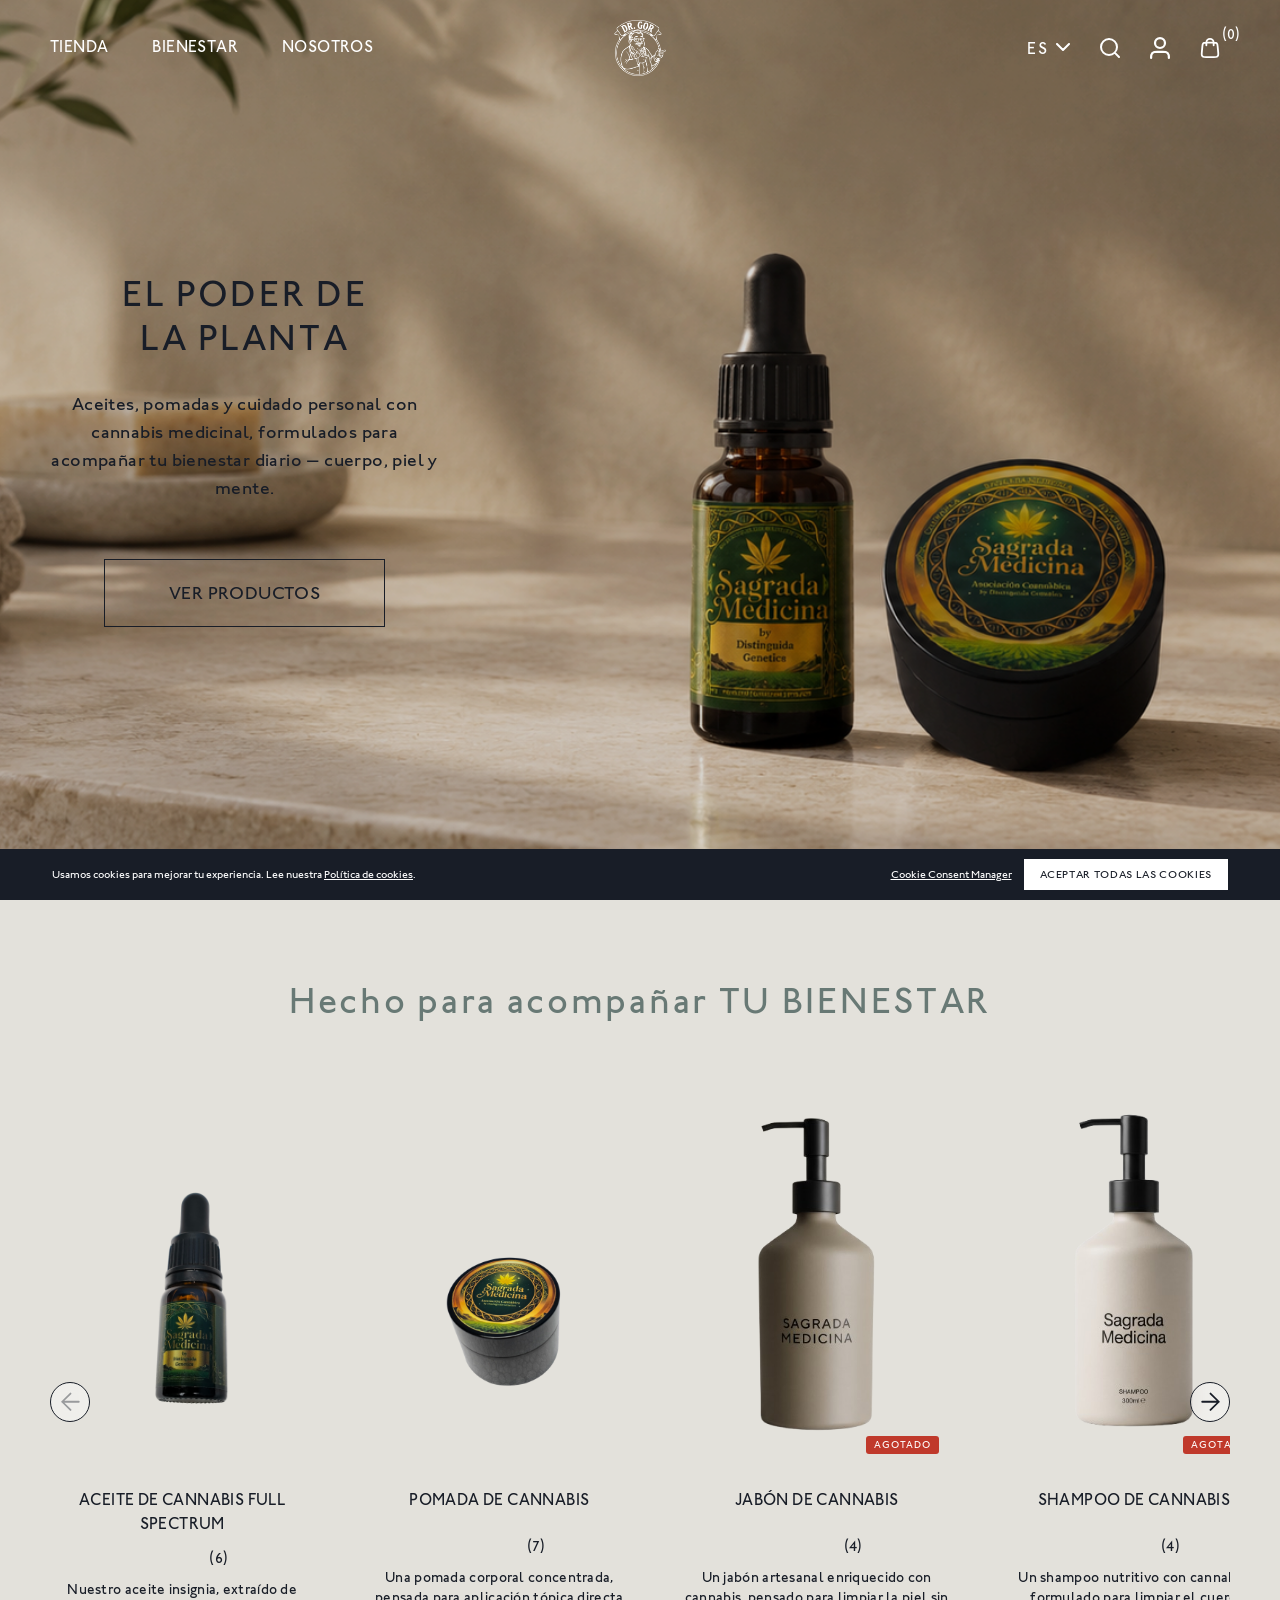
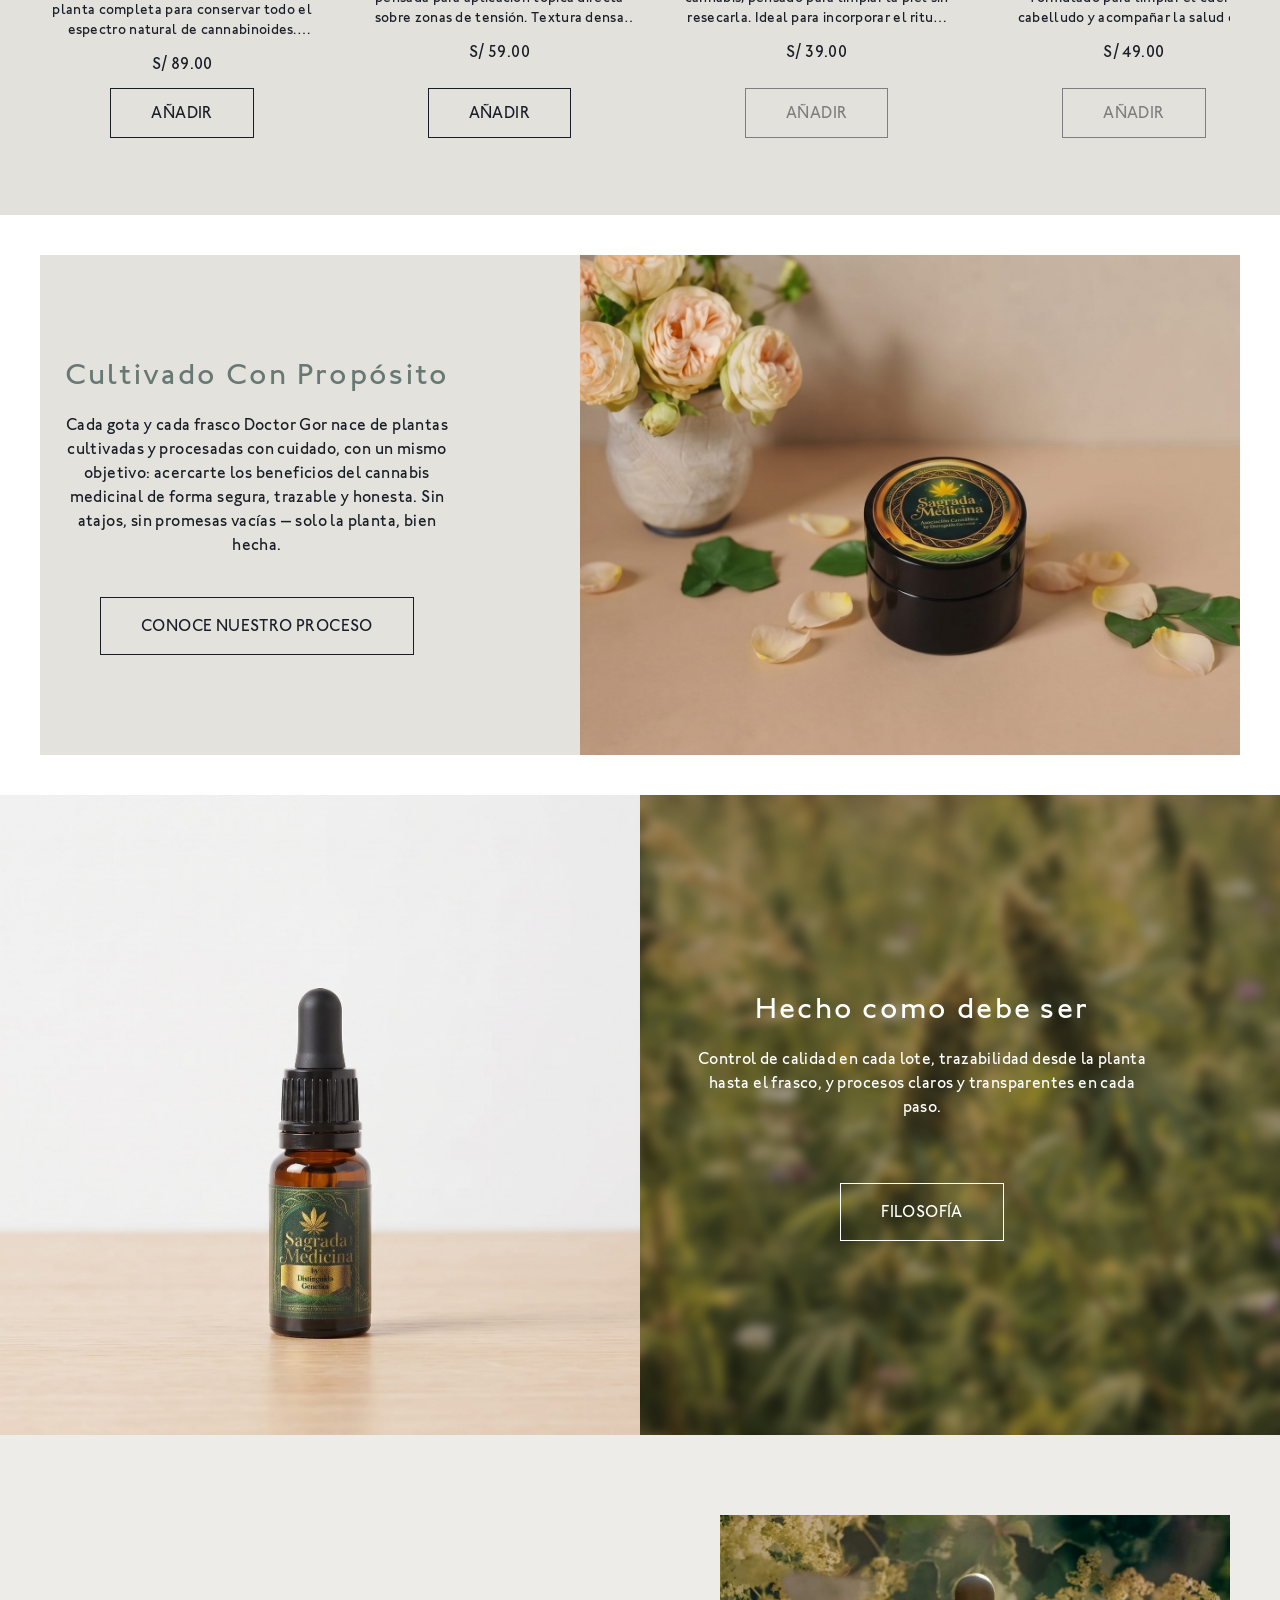
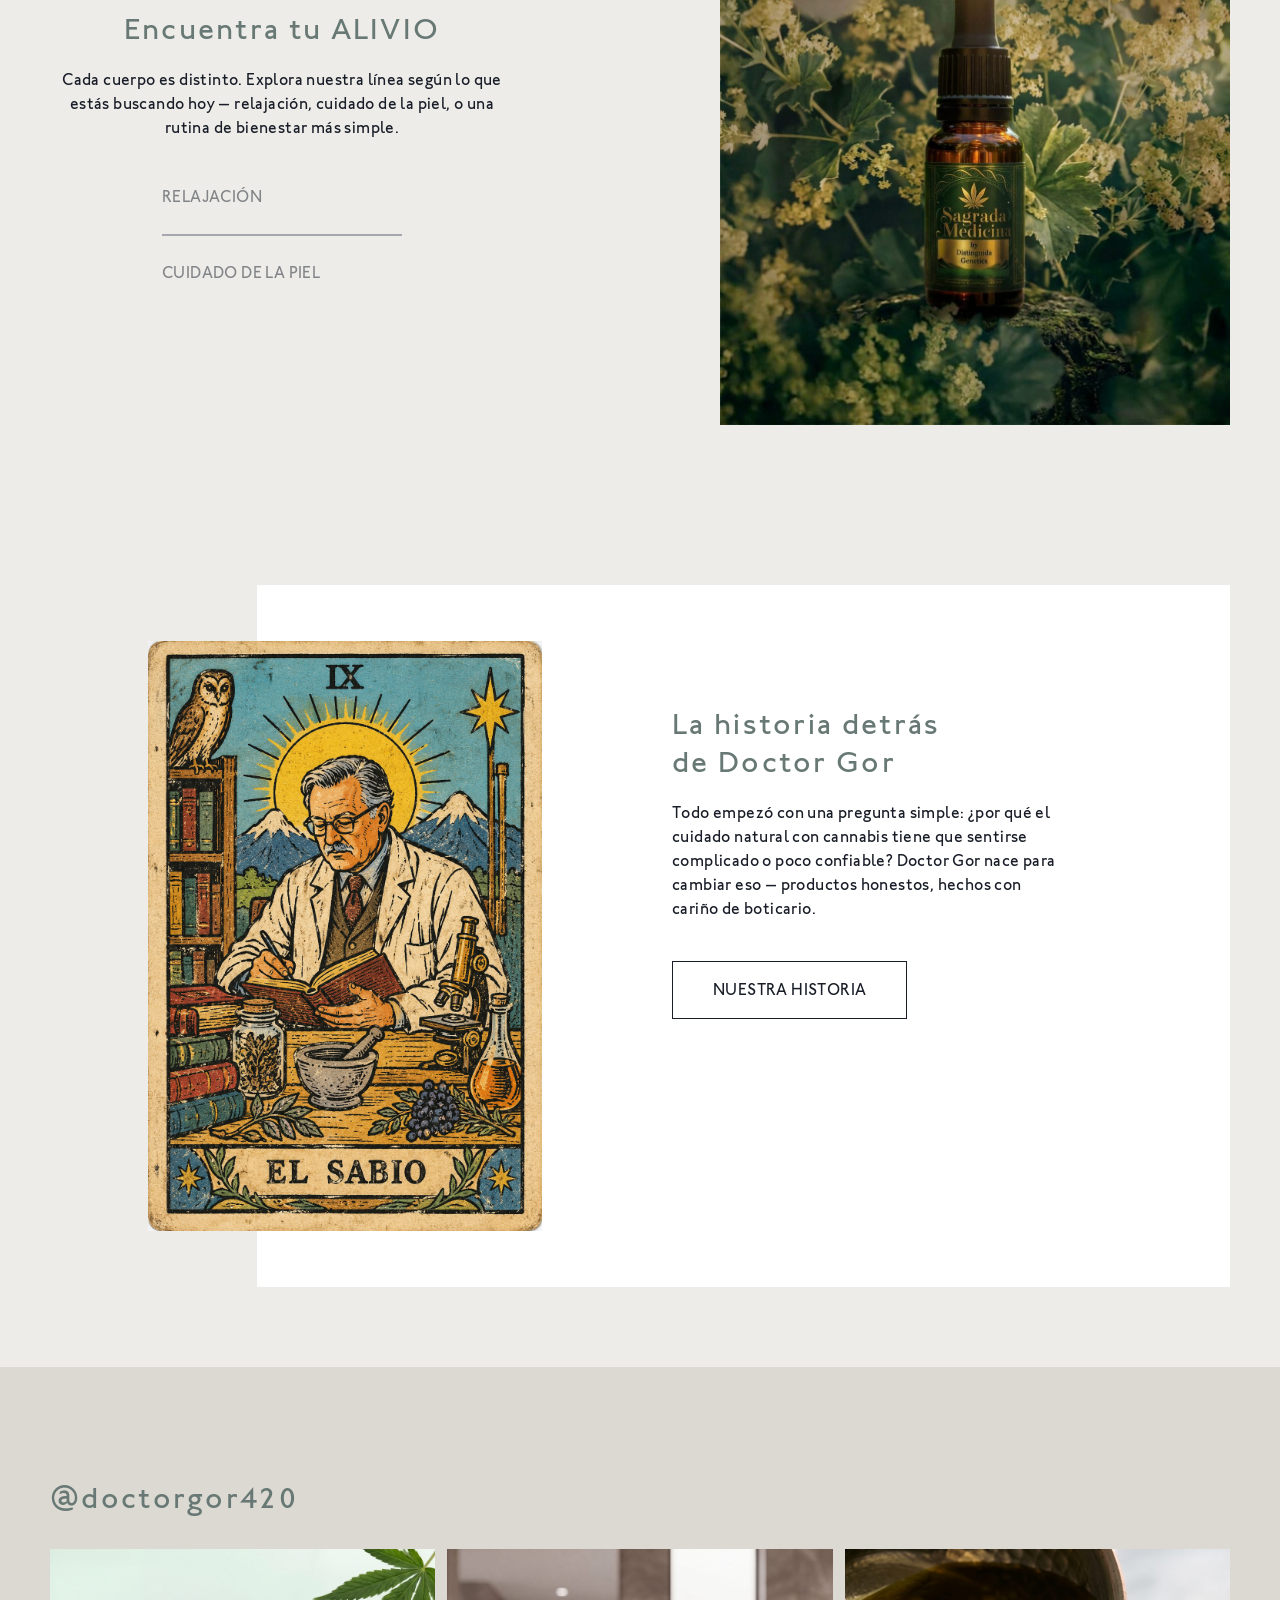
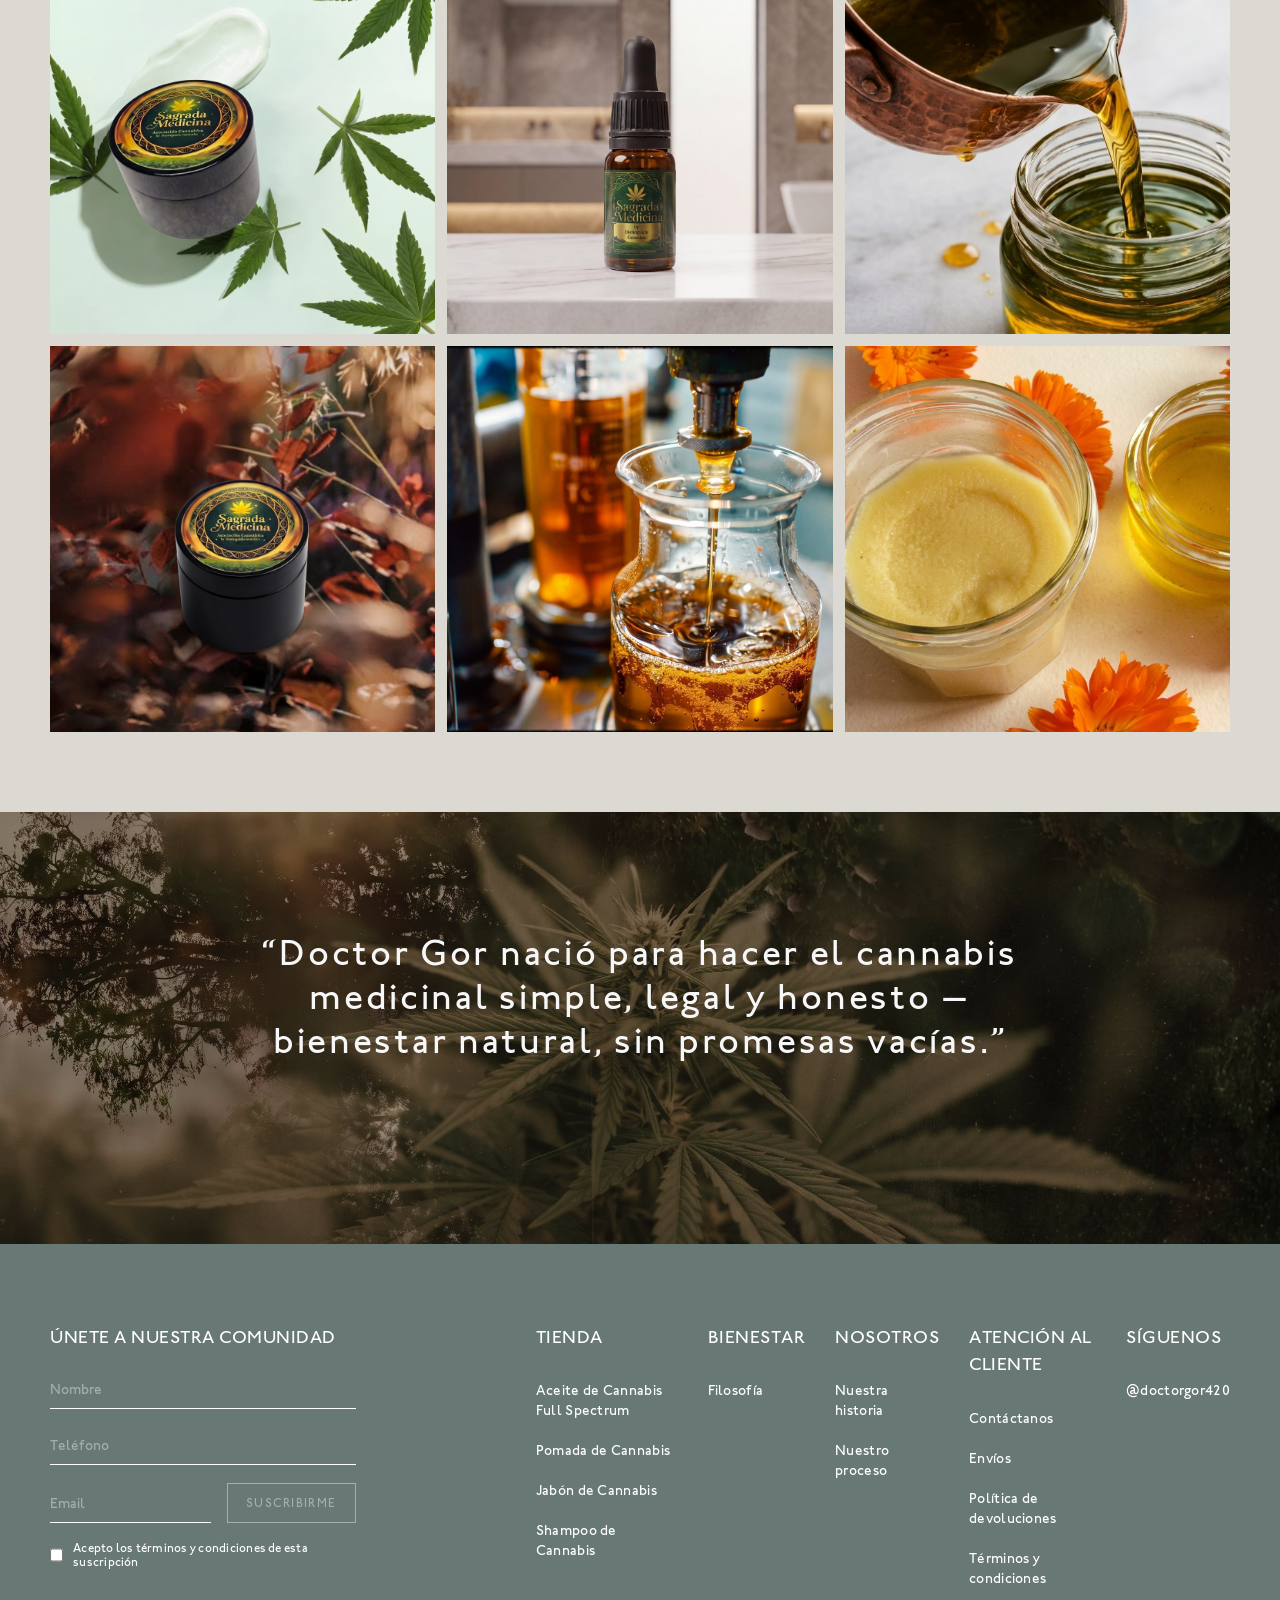
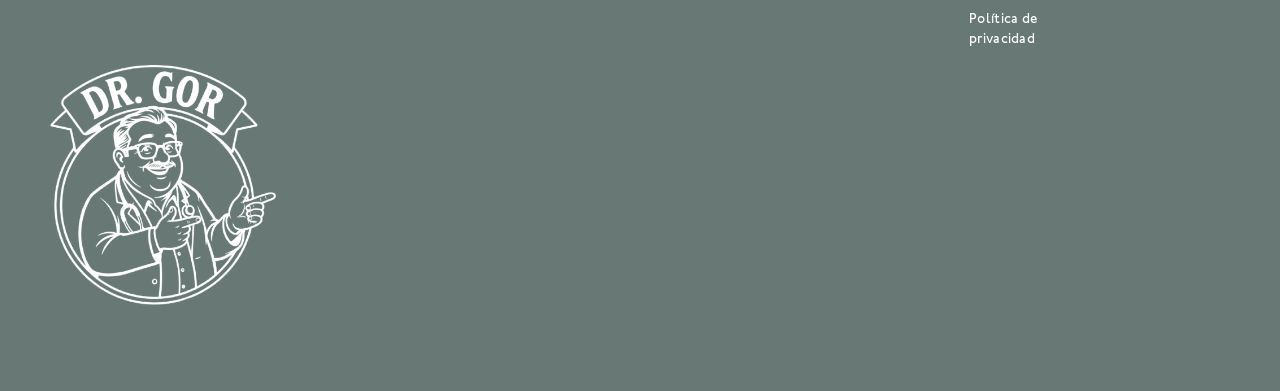
==== index.html @ 32fe3926 "sitio: build de produccion" ====
<!doctype html>
<html lang="en"><head>
    <meta charset="UTF-8">
    <meta name="viewport" content="width=device-width, initial-scale=1.0">
    <link rel="icon" type="image/png" href="/favicon.png">
    <link rel="apple-touch-icon" href="/favicon.png">
    <title>Doctor Gor</title>
    <link rel="stylesheet" href="/theme.css">
    <link rel="stylesheet" href="/inline.css">
    <link rel="stylesheet" href="/overrides.css">
  <script>function googleTranslateElementInit(){ new google.translate.TranslateElement({pageLanguage:'es',includedLanguages:'es,en',autoDisplay:false},'google_translate_element'); }</script>  <script type="module" crossorigin src="/assets/cart-DyY3j2SS.js"></script>
</head>
  <body class="transparent-header transparent-header-no-spacing">
<div id="header-group">
      <!-- BEGIN sections: header-group -->
<div id="shopify-section-sections--23087762112747__header" class="shopify-section shopify-section-group-header-group">






<header>

  <div class="inner">

    
    <button id="menu-btn" class="" aria-label="Main menu button"></button>

    
    <nav id="main-nav" class="">

      <div id="secondary-menu-bg" class=""></div>

      <div id="main-menu">
        <div class="primary-menu">
          <ul>
            
              <li class="primary-nav-item has-items">
                <a href="javascript:;">Tienda</a>

                
                

                  
                  
                  
                    
                      

                  <div class="secondary-menu inner-menu has-tertiary-menu">
                    <button class="menu-back-button">Tienda</button>
                    <ul><li class="secondary-nav-item has-items"><a href="javascript:;">Sagrada Medicina</a><div class="tertiary-menu inner-menu"><button class="menu-back-button">Sagrada Medicina</button><ul><li class="tertiary-nav-item"><a href="/aceite.html">Aceite de Cannabis Full Spectrum</a></li><li class="tertiary-nav-item"><a href="/pomada.html">Pomada de Cannabis</a></li><li class="tertiary-nav-item"><a href="/jabon.html">Jabón de Cannabis</a></li><li class="tertiary-nav-item"><a href="/shampoo.html">Shampoo de Cannabis</a></li></ul></div></li></ul>
                  </div>
                

              </li>
            
              <li class="primary-nav-item has-items">
                <a href="javascript:;">Bienestar</a>

                
                

                  
                  
                  
                    
                  
                    
                  
                    
                  
                    
                  

                  <div class="secondary-menu inner-menu ">
                    <button class="menu-back-button">Bienestar</button>
                    <ul><li class="secondary-nav-item"><a href="/filosofia.html">Filosofía</a></li></ul>
                  </div>
                

              </li>
            
              <li class="primary-nav-item has-items">
                <a href="javascript:;">Nosotros</a>

                
                

                  
                  
                  
                    
                  
                    
                  
                    
                  
                    
                  

                  <div class="secondary-menu inner-menu ">
                    <button class="menu-back-button">Nosotros</button>
                    <ul><li class="secondary-nav-item"><a href="/nuestra-historia.html">Nuestra historia</a></li><li class="secondary-nav-item"><a href="/nuestro-proceso.html">Nuestro proceso</a></li><li class="secondary-nav-item"><a href="#" data-open-contact="">Contáctanos</a></li></ul>
                  </div>
                

              </li>
            
          </ul>
        </div>
      </div>

      <div id="mobile-utilities">
        <ul>
          <li><a href="/account">Cuenta</a></li>
          <li class="has-items">
            <button id="mobile-currency-button" class="currency-flag currency-USD">
              <label>US</label>
            </button>
          </li>
        </ul>
      </div>

      
      <div id="currency-menu">
        <button class="menu-back-button currency-flag currency-USD">
          <label>US</label>
        </button>
        

<ul>

  
  

    
      
        
        
          <li><a href="https://wildsmithskin.com/" class="currency-flag currency-UK"><label>UK</label></a></li>
        
          <li><a href="https://eu.wildsmithskin.com/" class="currency-flag currency-EU"><label>EU</label></a></li>
        
      
    

  
  

</ul>


      </div>

    </nav>

    
    <a id="header-logo" href="/">
      <img class="dark" src="/images/drgor-logo.png" alt="Doctor Gor" width="200">
      <img class="light" src="/images/drgor-logo.png" alt="Doctor Gor" width="200">
    </a>

    
    <div id="nav-utilities">

      
      <button id="desktop-currency-button" class="dg-lang-toggle" aria-label="Cambiar idioma" data-lang-toggle=""><label>ES</label></button>

      
      <button id="search-button" aria-label="Search button"></button>

      
      <a href="/account" id="account-button" aria-label="Account button"></a>

      
      <button id="cart-button" aria-label="Cart button">
        <span class="count">0</span>
      </button>

    </div>

  </div>

</header>


</div><div id="shopify-section-sections--23087762112747__predictive_search" class="shopify-section shopify-section-group-header-group">







<aside id="predictive-search" class="">
  <div class="modal">
    <div id="predictive-search-top">
      <div class="section-content">
        
        <div class="search-form">
          <form id="predictive-search-form">
            <input placeholder="Buscar productos" type="search" value="" name="q" id="predictive-search-input" aria-label="Buscar" autocomplete="off" autocorrect="off">
            <button class="clear" type="button" aria-label="Limpiar">Limpiar</button>
          </form>
          
          <button type="button" class="close-btn" aria-label="Close search"></button>
        </div>
      </div>
    </div>

    
    <div id="predictive-search-results">
      <div class="section-content">
        <div class="products">
          <div class="heading">
            <div class="h3">Products</div>
            <p class="results-count"></p>
          </div>
          <div class="grid"></div>
        </div>
      </div>
    </div>

    <div id="predictive-search-empty" class="active">
      <div class="section-content">
        <div class="links">
          <div class="h3">Búsquedas populares</div>
          <ul>
            <li><a href="/aceite.html">Aceite de Cannabis Full Spectrum</a></li>
            <li><a href="/pomada.html">Pomada de Cannabis</a></li>
            <li><a href="/jabon.html">Jabón de Cannabis</a></li>
            <li><a href="/shampoo.html">Shampoo de Cannabis</a></li>
          </ul>
        </div>
        <div class="products">
          <div class="h3">Productos populares</div>
          <div class="grid">
            <div class="grid-item">
              <div class="card product-card" data-product-id="aceite">
                <a class="inner" href="/aceite.html">
                  <div class="upper"><img class="first-image object-cover" src="/images/gotero.png" alt="Aceite"></div>
                  <div class="lower"><div class="h3 product-title">Aceite de Cannabis Full Spectrum</div><div class="prices">S/ 89.00</div></div>
                </a>
              </div>
            </div>
            <div class="grid-item">
              <div class="card product-card" data-product-id="pomada">
                <a class="inner" href="/pomada.html">
                  <div class="upper"><img class="first-image object-cover" src="/images/pomada.png" alt="Pomada"></div>
                  <div class="lower"><div class="h3 product-title">Pomada de Cannabis</div><div class="prices">S/ 59.00</div></div>
                </a>
              </div>
            </div>
            <div class="grid-item">
              <div class="card product-card" data-product-id="jabon">
                <a class="inner" href="/jabon.html">
                  <div class="upper"><img class="first-image object-cover" src="/images/jabon.png" alt="Jabón"><span class="dg-soldout">Agotado</span></div>
                  <div class="lower"><div class="h3 product-title">Jabón de Cannabis</div><div class="prices">S/ 39.00</div></div>
                </a>
              </div>
            </div>
            <div class="grid-item">
              <div class="card product-card" data-product-id="shampoo">
                <a class="inner" href="/shampoo.html">
                  <div class="upper"><img class="first-image object-cover" src="/images/shampoo.png" alt="Shampoo"><span class="dg-soldout">Agotado</span></div>
                  <div class="lower"><div class="h3 product-title">Shampoo de Cannabis</div><div class="prices">S/ 49.00</div></div>
                </a>
              </div>
            </div>
          </div>
        </div>
      </div>
    </div>
  </div>
  </aside>


</div>
<!-- END sections: header-group -->
    </div>
<main>
<div id="shopify-section-template--23087763226859__section_hero_banner_KXywtB" class="shopify-section">






















<section class="section-banner hero-banner contrast-dark mobile-content-position-bottom desktop-content-position-left desktop-content-width-33 text-align-centre">
  <picture>
    
      <source srcset="/images/hero home.png" media="(max-width: 500px)">
    
    
      <img class="object-cover pos-bottom fade-load loaded" src="/images/hero home.png" alt="" loading="eager">
    
  </picture><div class="darken-overlay" style="opacity: 0.15;"></div>
  
  <div class="section-content">
    <div class="content-container">
      
        <h1 class="h1">EL PODER DE LA PLANTA</h1>
      
      
        <p>Aceites, pomadas y cuidado personal con cannabis medicinal, formulados para acompañar tu bienestar diario — cuerpo, piel y mente.</p>
      
      
        <div class="cta">
          
            <a href="#productos" class="btn btn-dark btn-outline">VER PRODUCTOS</a>
          
          
        </div>
      
    </div>
    
  </div>
</section>




</div>
<div id="shopify-section-template--23087763226859__section_product_recommender_eBgcPb" class="shopify-section">







<section class="section-product-recommender tabbed" id="productos">
  <div class="section-content">
    
      <h2 class="h2">Hecho para acompañar TU BIENESTAR</h2>
    

    
      
    

    <div class="content-container" style="min-height: 671px;">
      
        <div class="carousel-container active init" data-carousel-index="0">
          <div class="slider glide glide--ltr glide--slider glide--swipeable">
            <div class="glide__track" data-glide-el="track">
              <div class="glide__slides" style="transition: transform cubic-bezier(0.645, 0.045, 0.355, 1); width: 2538px; transform: translate3d(0px, 0px, 0px);">
                
                
                  <div class="glide__slide glide__slide--active" style="width: 264.25px; margin-right: 26.5px;">
                    








<div class="card product-card" data-product-id="8802957132011" data-first-variant-id="46016863109355" data-product-card-tracked="true" data-dg-index="0">
  <a class="inner" href="/aceite.html" data-product-impression-tracked="true" data-product-link-position="5" data-impression-id="b0d6c8a9-f08f-457d-8e94-07edb13f83c7" data-above-fold="false" data-product-click-tracked="true">
    <div class="upper">
      
      
      
        
        
        <picture>
          <source srcset="/images/gotero.png" media="(max-width: 500px)">
          <img class="first-image object-cover" src="/images/gotero.png" alt="Aceite de Cannabis Full Spectrum" loading="lazy">
        </picture>
      
      
      
        
        
        <picture>
          <source srcset="/images/aceitec.jpeg" media="(max-width: 991px)">
          <img class="second-image object-cover" src="/images/aceitec.jpeg" alt="Aceite de Cannabis Full Spectrum" loading="lazy">
        </picture>
      
      <span class="dg-hover-quote">“Me encanta su aroma, lo tengo en mi mesa de noche…”</span>
    </div>
    <div class="lower">
      <div>
        <div class="h3 product-title">Aceite de Cannabis Full Spectrum</div>
        
        
        
          
          <div class="loox-rating" data-id="8802957132011" data-rating="5.0" data-raters="6" data-pattern="([count])" title="(6)" aria-label="(6)" role="figure" data-rating-upgraded="1"><div class="loox-rating-content"><svg class="loox-icon" viewBox="0 0 24 24" data-lx-fill="full" aria-hidden="true" role="presentation"><title>Doctor Gor</title><use href="#looxicons-rating-icon"></use></svg><svg class="loox-icon" viewBox="0 0 24 24" data-lx-fill="full" aria-hidden="true"><use href="#looxicons-rating-icon"></use></svg><svg class="loox-icon" viewBox="0 0 24 24" data-lx-fill="full" aria-hidden="true"><use href="#looxicons-rating-icon"></use></svg><svg class="loox-icon" viewBox="0 0 24 24" data-lx-fill="full" aria-hidden="true"><use href="#looxicons-rating-icon"></use></svg><svg class="loox-icon" viewBox="0 0 24 24" data-lx-fill="full" aria-hidden="true"><use href="#looxicons-rating-icon"></use></svg><span class="loox-rating-label" aria-hidden="true">&nbsp;(6)</span></div></div>
        
      </div>
      <div>
        <p class="product-description">Nuestro aceite insignia, extraído de planta completa para conservar todo el espectro natural de cannabinoides. Pensado para acompañar tu rutina diaria de bienestar.</p>
        <div class="prices">S/ 89.00</div>
        
          <button class="btn btn-outline shop-now" href="#">Añadir</button>
        
      </div>
    </div>
  </a>
</div>

                  </div>
                
                  <div class="glide__slide" style="width: 264.25px; margin-left: 26.5px; margin-right: 26.5px;">
                    








<div class="card product-card" data-product-id="8802956345579" data-first-variant-id="46016862126315" data-product-card-tracked="true" data-dg-index="1">
  <a class="inner" href="/pomada.html" data-product-impression-tracked="true" data-product-link-position="6" data-impression-id="11c2be31-c58a-4897-ad21-af8e7169534e" data-above-fold="false" data-product-click-tracked="true">
    <div class="upper">
      
      
      
        
        
        <picture>
          <source srcset="/images/pomada.png" media="(max-width: 500px)">
          <img class="first-image object-cover" src="/images/pomada.png" alt="Pomada de Cannabis" loading="lazy">
        </picture>
      
      
      
        
        
        <picture>
          <source srcset="/images/cremapomada.jpeg" media="(max-width: 991px)">
          <img class="second-image object-cover" src="/images/cremapomada.jpeg" alt="Pomada de Cannabis" loading="lazy">
        </picture>
      
      <span class="dg-hover-quote">“Su textura es suave y me ha ayudado mucho, la llevo siempre conmigo”</span>
    </div>
    <div class="lower">
      <div>
        <div class="h3 product-title">Pomada de Cannabis</div>
        
        
        
          
          <div class="loox-rating" data-id="8802956345579" data-rating="5.0" data-raters="7" data-pattern="([count])" title="(7)" aria-label="(7)" role="figure" data-rating-upgraded="1"><div class="loox-rating-content"><svg class="loox-icon" viewBox="0 0 24 24" data-lx-fill="full" aria-hidden="true" role="presentation"><title>Doctor Gor</title><use href="#looxicons-rating-icon"></use></svg><svg class="loox-icon" viewBox="0 0 24 24" data-lx-fill="full" aria-hidden="true"><use href="#looxicons-rating-icon"></use></svg><svg class="loox-icon" viewBox="0 0 24 24" data-lx-fill="full" aria-hidden="true"><use href="#looxicons-rating-icon"></use></svg><svg class="loox-icon" viewBox="0 0 24 24" data-lx-fill="full" aria-hidden="true"><use href="#looxicons-rating-icon"></use></svg><svg class="loox-icon" viewBox="0 0 24 24" data-lx-fill="full" aria-hidden="true"><use href="#looxicons-rating-icon"></use></svg><span class="loox-rating-label" aria-hidden="true">&nbsp;(7)</span></div></div>
        
      </div>
      <div>
        <p class="product-description">Una pomada corporal concentrada, pensada para aplicación tópica directa sobre zonas de tensión. Textura densa que se absorbe sin sensación grasosa.</p>
        <div class="prices">S/ 59.00</div>
        
          <button class="btn btn-outline shop-now" href="#">Añadir</button>
        
      </div>
    </div>
  </a>
</div>

                  </div>
                
                  <div class="glide__slide" style="width: 264.25px; margin-left: 26.5px; margin-right: 26.5px;">
                    








<div class="card product-card" data-product-id="8802959491307" data-first-variant-id="46016866451691" data-product-card-tracked="true" data-dg-index="2">
  <a class="inner" href="/jabon.html" data-product-impression-tracked="true" data-product-link-position="7" data-impression-id="d836c2c3-ed7e-4223-8b77-1ac83e7158e9" data-above-fold="false" data-product-click-tracked="true">
    <div class="upper">
      
      
      
        
        
        <picture>
          <source srcset="/images/jabon.jpeg" media="(max-width: 500px)">
          <img class="first-image object-cover" src="/images/jabon.png" alt="Jabón de Cannabis" loading="lazy">
        </picture>
      
      
      
        
        
        <picture>
          <source srcset="/images/jabonliquido.jpeg" media="(max-width: 991px)">
          <img class="second-image object-cover" src="/images/jabonliquido.jpeg" alt="Jabón de Cannabis" loading="lazy">
        </picture>
      
      <span class="dg-hover-quote">“Desde que empecé a usarlo la mejora en mi piel ha sido tremenda!”</span>
      <span class="dg-soldout">Agotado</span>
    </div>
    <div class="lower">
      <div>
        <div class="h3 product-title">Jabón de Cannabis</div>
        
        
        
          
          <div class="loox-rating" data-id="8802959491307" data-rating="5.0" data-raters="4" data-pattern="([count])" title="(4)" aria-label="(4)" role="figure" data-rating-upgraded="1"><div class="loox-rating-content"><svg class="loox-icon" viewBox="0 0 24 24" data-lx-fill="full" aria-hidden="true" role="presentation"><title>Doctor Gor</title><use href="#looxicons-rating-icon"></use></svg><svg class="loox-icon" viewBox="0 0 24 24" data-lx-fill="full" aria-hidden="true"><use href="#looxicons-rating-icon"></use></svg><svg class="loox-icon" viewBox="0 0 24 24" data-lx-fill="full" aria-hidden="true"><use href="#looxicons-rating-icon"></use></svg><svg class="loox-icon" viewBox="0 0 24 24" data-lx-fill="full" aria-hidden="true"><use href="#looxicons-rating-icon"></use></svg><svg class="loox-icon" viewBox="0 0 24 24" data-lx-fill="full" aria-hidden="true"><use href="#looxicons-rating-icon"></use></svg><span class="loox-rating-label" aria-hidden="true">&nbsp;(4)</span></div></div>
        
      </div>
      <div>
        <p class="product-description">Un jabón artesanal enriquecido con cannabis, pensado para limpiar la piel sin resecarla. Ideal para incorporar el ritual Doctor Gor a tu ducha diaria.</p>
        <div class="prices">S/ 39.00</div>
        
          <button class="btn btn-outline shop-now disabled" disabled href="#">Añadir</button>
        
      </div>
    </div>
  </a>
</div>

                  </div>
                
                  <div class="glide__slide" style="width: 264.25px; margin-left: 26.5px; margin-right: 26.5px;">
                    








<div class="card product-card" data-product-id="8802953789675" data-first-variant-id="46016858587371" data-product-card-tracked="true" data-dg-index="3">
  <a class="inner" href="/shampoo.html" data-product-impression-tracked="true" data-product-link-position="8" data-impression-id="1a25075b-6b33-49dd-ad1f-7231a2afb5de" data-above-fold="false" data-product-click-tracked="true">
    <div class="upper">
      
      
      
        
        
        <picture>
          <source srcset="/images/Shampoo.jpeg" media="(max-width: 500px)">
          <img class="first-image object-cover" src="/images/shampoo.png" alt="Shampoo de Cannabis" loading="lazy">
        </picture>
      
      
      
        
        
        <picture>
          <source srcset="/images/shampooliquido.jpeg" media="(max-width: 991px)">
          <img class="second-image object-cover" src="/images/shampooliquido.jpeg" alt="Shampoo de Cannabis" loading="lazy">
        </picture>
      
      <span class="dg-hover-quote">“La frescura y olor del post baño son increíbles”</span>
      <span class="dg-soldout">Agotado</span>
    </div>
    <div class="lower">
      <div>
        <div class="h3 product-title">Shampoo de Cannabis</div>
        
        
        
          
          <div class="loox-rating" data-id="8802953789675" data-rating="4.8" data-raters="4" data-pattern="([count])" title="(4)" aria-label="(4)" role="figure" data-rating-upgraded="1"><div class="loox-rating-content"><svg class="loox-icon" viewBox="0 0 24 24" data-lx-fill="full" aria-hidden="true" role="presentation"><title>Doctor Gor</title><use href="#looxicons-rating-icon"></use></svg><svg class="loox-icon" viewBox="0 0 24 24" data-lx-fill="full" aria-hidden="true"><use href="#looxicons-rating-icon"></use></svg><svg class="loox-icon" viewBox="0 0 24 24" data-lx-fill="full" aria-hidden="true"><use href="#looxicons-rating-icon"></use></svg><svg class="loox-icon" viewBox="0 0 24 24" data-lx-fill="full" aria-hidden="true"><use href="#looxicons-rating-icon"></use></svg><svg class="loox-icon" viewBox="0 0 24 24" data-lx-fill="full" aria-hidden="true"><use href="#looxicons-rating-icon"></use></svg><span class="loox-rating-label" aria-hidden="true">&nbsp;(4)</span></div></div>
        
      </div>
      <div>
        <p class="product-description">Un shampoo nutritivo con cannabis, formulado para limpiar el cuero cabelludo y acompañar la salud del cabello desde la raíz.</p>
        <div class="prices">S/ 49.00</div>
        
          <button class="btn btn-outline shop-now disabled" disabled href="#">Añadir</button>
        
      </div>
    </div>
  </a>
</div>

                  </div>
                
                
              </div>
            </div>
            <div class="glide__arrows" data-glide-el="controls">
              <button class="arrow-btn prev glide__arrow glide__arrow--left disabled" data-glide-dir="&lt;" aria-label="Show previous item"></button>
              <button class="arrow-btn next glide__arrow glide__arrow--right" data-glide-dir="&gt;" aria-label="Show next item"></button>
            </div>
          </div>
        </div>
      </div>
    </div>
</section>


</div>
<div id="shopify-section-template--23087763226859__section_content_and_media_bordered_kTqhPE" class="shopify-section">











<section class="section-content-and-media-bordered " style="background-color: #ffffff;">
  <div class="section-content">
    <div class="grid" style="background-color: #E3E2DD;">
      <div class="grid-item content">
        <div class="content-container">
          
            <h2 class="h2">Cultivado Con Propósito</h2>
          
          
            <p>Cada gota y cada frasco Doctor Gor nace de plantas cultivadas y procesadas con cuidado, con un mismo objetivo: acercarte los beneficios del cannabis medicinal de forma segura, trazable y honesta. Sin atajos, sin promesas vacías — solo la planta, bien hecha.</p>
          
          
            <div class="cta">
              <a href="/nuestro-proceso.html" class="btn btn-dark btn-outline">CONOCE NUESTRO PROCESO</a>
            </div>
          
        </div>
      </div>
      <div class="grid-item media">
        <div class="media-container">
          
            <picture>
              <source srcset="/images/cultivado.jpeg" media="(max-width: 500px)">
              <img class="object-cover" src="/images/cultivado.jpeg" alt="" loading="lazy">
            </picture>
          
        </div>
      </div>
    </div>
  </div>
</section>


</div>
<div id="shopify-section-template--23087763226859__section_content_and_media_twin_overlay_RT6XEV" class="shopify-section">





<section class="section-content-and-media-twin-overlay contrast-light">
  <div class="section-content">
    <div class="grid">
      
      
        
        
        
        
        
        
        <div class="grid-item">
          
            <picture>
              <source srcset="/images/cultivo.jpeg" media="(max-width: 500px)">
              <img class="object-cover dg-blur-img" src="/images/cultivo.jpeg" alt="" loading="lazy">
            </picture>
            
              <div class="darken-overlay" style="opacity: 0.32;"></div>
            
          
          <div class="content-container">
            
              <h2 class="h2">Hecho como debe ser</h2>
            
            
              <p>Control de calidad en cada lote, trazabilidad desde la planta hasta el frasco, y procesos claros y transparentes en cada paso.<br><br></p><p></p>
            
            
              <div class="cta">
                <a href="/filosofia.html" class="btn btn-light btn-outline">Filosofía</a>
              </div>
            
          </div>
        </div>
      
        
        
        
        
        
        
        <div class="grid-item">
          
            <picture>
              <source srcset="/images/gotero1.jpeg" media="(max-width: 500px)">
              <img class="object-cover" src="/images/gotero1.jpeg" alt="" loading="lazy">
            </picture>
            
          
          <div class="content-container">
            
            
            
          </div>
        </div>
      
    </div>
  </div>
</section>


</div>
<div id="shopify-section-template--23087763226859__section_content_and_media_tabbed_content_Te8pCx" class="shopify-section">






<section class="section-content-and-media dual-content dg-alivio">
  <div class="section-content">
    <div class="grid">
      <div class="grid-item content">
        <div class="content-container" style="min-height: 510px;">
          <div class="slide active init" data-slide-index="0">
            <h2 class="h2">Encuentra tu ALIVIO</h2>
            <p>Cada cuerpo es distinto. Explora nuestra línea según lo que estás buscando hoy — relajación, cuidado de la piel, o una rutina de bienestar más simple.</p>
            <ul class="links-list">
              <li><a href="/aceite.html" data-link-image="/images/gotero relajacion.jpeg">Relajación</a></li>
              <li><a href="/pomada.html" data-link-image="/images/pomada cuidado.jpeg">Cuidado de la piel</a></li>
            </ul>
          </div>
        </div>
      </div>
      <div class="grid-item media">
        <div class="media-container">
          <picture>
            <img class="link-list-image object-cover" src="/images/gotero relajacion.jpeg" alt="Relajación" loading="lazy">
          </picture>
          <picture>
            <img class="link-list-image object-cover" src="/images/pomada cuidado.jpeg" alt="Cuidado de la piel" loading="lazy">
          </picture>
        </div>
      </div>
    </div>
  </div>
</section>


</div>
<div id="shopify-section-template--23087763226859__section_content_and_media_scrapbook_jgQeMq" class="shopify-section">






<section class="section-content-and-media-scrapbook multi-content reverse-order">
  <div class="section-content">
    <div class="grid">
      <div class="grid-item content">
        
        <div class="content-container" style="min-height: 392px;">
          
<div class="slide active init" data-slide-index="0">
              
                <div class="h2">La historia detrás de Doctor Gor</div>
              
              
                <p>Todo empezó con una pregunta simple: ¿por qué el cuidado natural con cannabis tiene que sentirse complicado o poco confiable? Doctor Gor nace para cambiar eso — productos honestos, hechos con cariño de boticario.</p>
              
              
                <div class="cta">
                  <a href="/nuestra-historia.html" class="btn btn-dark btn-outline">NUESTRA HISTORIA</a>
                </div>
              
            </div>
          
<div class="slide " data-slide-index="1">
              
                <div class="h2">Hecho como debe ser, de la planta al frasco</div>
              
              
                <p>Cultivamos y procesamos en Perú, con control de calidad en cada lote y trazabilidad completa desde la planta hasta el frasco que llega a tus manos.</p>
              
              
                <div class="cta">
                  <a href="/nuestra-historia.html" class="btn btn-dark btn-outline">NUESTRA HISTORIA</a>
                </div>
              
            </div>
          
<div class="slide " data-slide-index="2">
              
                <div class="h2">Compromiso con la calidad</div>
              
              
                <p>Elegimos envases y procesos pensados para reducir el impacto, porque el bienestar de la piel y el del entorno van de la mano.</p>
              
              
                <div class="cta">
                  <a href="/nuestro-proceso.html" class="btn btn-dark btn-outline">CONOCE NUESTRO PROCESO</a>
                </div>
              
            </div>
          
        </div>

        
        
          </div>
      <div class="grid-item media">
        
        <div class="media-container">
          
            
            <div class="slide active init" data-slide-index="0">
              
                <picture>
                  <source srcset="/images/elsabio.png" media="(max-width: 500px)">
                  <img class="object-cover dg-fit-contain" src="/images/elsabio.png" alt="" loading="lazy" style="object-fit: contain;">
                </picture>
              
            </div>
          
            
            <div class="slide " data-slide-index="1">
              
            </div>
          
            
            <div class="slide " data-slide-index="2">
              
                <picture>
                  <source srcset="https://us.wildsmithskin.com/cdn/shop/files/homepage_full_bleed_f62aa88c-56db-4821-80db-92b112a56db7_1_750x.jpg?v=1759837878" media="(max-width: 500px)">
                  <img class="object-cover" src="https://us.wildsmithskin.com/cdn/shop/files/homepage_full_bleed_f62aa88c-56db-4821-80db-92b112a56db7_1_1060x.jpg?v=1759837878" alt="" loading="lazy">
                </picture>
              
            </div>
          
        </div>
      </div>
    </div>
  </div>
</section>


</div>
<div id="shopify-section-template--23087763226859__section_instagram_carousel_wrhDRX" class="shopify-section">





<section class="section-instagram-carousel">
  <div class="section-content">
    <a href="https://www.instagram.com/doctorgor420/" class="title-link" target="_blank">@doctorgor420</a>
    <div id="insta-feed" style="min-height: 220px;">
      <div class="dg-insta-grid">
        <a class="dg-insta-post" href="https://www.instagram.com/doctorgor420/" target="_blank"><img src="/images/instagram1pomada.jpeg" alt="Instagram" loading="lazy" /></a>
        <a class="dg-insta-post" href="https://www.instagram.com/doctorgor420/" target="_blank"><img src="/images/instagram2gotero.jpeg" alt="Instagram" loading="lazy" /></a>
        <a class="dg-insta-post" href="https://www.instagram.com/doctorgor420/" target="_blank"><img src="/images/instagram3aceite.jpeg" alt="Instagram" loading="lazy" /></a>
        <a class="dg-insta-post" href="https://www.instagram.com/doctorgor420/" target="_blank"><img src="/images/instagram4pomada.jpeg" alt="Instagram" loading="lazy" /></a>
        <a class="dg-insta-post" href="https://www.instagram.com/doctorgor420/" target="_blank"><img src="/images/instagram5proceso.jpeg" alt="Instagram" loading="lazy" /></a>
        <a class="dg-insta-post" href="https://www.instagram.com/doctorgor420/" target="_blank"><img src="/images/instagram6productos.jpeg" alt="Instagram" loading="lazy" /></a>
      </div>
    </div>
  </div>
</section>



</div>
<div id="shopify-section-template--23087763226859__section_quote_carousel_4Ry8rx" class="shopify-section">












<section class="section-quote-carousel">
  
    <picture>
      <source srcset="/images/double.jpeg" media="(max-width: 500px)">
      <img class="object-cover" src="/images/double.jpeg" alt="" loading="lazy">
    </picture>
    
      <div class="darken-overlay" style="opacity: 0.28;"></div>
    
  
  <div class="section-content">
    
    
      <div class="quote-carousel glide glide--ltr glide--carousel glide--swipeable" data-carousel-interval="6000">
        <div class="glide__track" data-glide-el="track">
          <div class="glide__slides" style="transition: transform cubic-bezier(0.77, 0, 0.175, 1); width: 100%; transform: translate3d(0px, 0px, 0px);">
            
              
              <div class="glide__slide glide__slide--clone" style="width: 1216px; margin-right: 0px; margin-left: 0px;"><blockquote>“Doctor Gor nació para hacer el cannabis medicinal simple, legal y honesto — bienestar natural, sin promesas vacías.”</blockquote></div>
            
              
              
            
              
              
            
              
              
            
          </div>
        </div>
        
      </div>
    
  </div>
</section>



</div>
</main>
<div id="shopify-section-sections--23087762079979__footer" class="shopify-section shopify-section-group-footer-group">











<footer>
  <div class="inner">
    <div id="footer-signup">
        <div class="h3">Únete a nuestra comunidad</div>
        <form id="dg-newsletter" class="dg-newsletter">
          <input type="text" name="nombre" placeholder="Nombre" autocomplete="name">
          <input type="tel" name="telefono" placeholder="Teléfono" autocomplete="tel">
          <div class="dg-newsletter-row">
            <input type="email" name="email" placeholder="Email" autocomplete="email" required="">
            <button type="submit">Suscribirme</button>
          </div>
          <label class="dg-terms"><input type="checkbox" required=""> Acepto los términos y condiciones de esta suscripción</label>
        </form></div>

    <div id="footer-menus"><div class="footer-menu"><div class="h3">Tienda</div><ul><li><a href="/aceite.html">Aceite de Cannabis Full Spectrum</a></li><li><a href="/pomada.html">Pomada de Cannabis</a></li><li><a href="/jabon.html">Jabón de Cannabis</a></li><li><a href="/shampoo.html">Shampoo de Cannabis</a></li></ul></div><div class="footer-menu"><div class="h3">Bienestar</div><ul><li><a href="/filosofia.html">Filosofía</a></li></ul></div><div class="footer-menu"><div class="h3">Nosotros</div><ul><li><a href="/nuestra-historia.html">Nuestra historia</a></li><li><a href="/nuestro-proceso.html">Nuestro proceso</a></li></ul></div><div class="footer-menu"><div class="h3">Atención al cliente</div><ul><li><a href="#" data-open-contact="">Contáctanos</a></li><li><a href="/envios.html">Envíos</a></li><li><a href="/devoluciones.html">Política de devoluciones</a></li><li><a href="/terminos.html">Términos y condiciones</a></li><li><a href="/privacidad.html">Política de privacidad</a></li></ul></div><div class="footer-menu"><div class="h3">Síguenos</div><ul><li><a href="https://www.instagram.com/doctorgor420/">@doctorgor420</a></li></ul></div></div>

    <div class="dg-footer-brand"><img src="/images/drgor-logo.png" alt="Doctor Gor" width="360"></div>

    <div id="footer-bottom">
    </div>
  </div>
</footer>


</div>
<aside id="cart-drawer" class="drawer" data-cart-item-count="0" data-cart-empty="true">
  <div class="background-scrim object-cover"></div>

  
  <div class="panel"><div id="dg-cart">
        <header class="dg-head"><h2>Tu bolsa</h2><button id="dg-close" aria-label="Cerrar">×</button></header>
        <div id="dg-items"></div>
        <footer class="dg-foot">
          <div class="dg-row"><span>Subtotal</span><span id="dg-subtotal">S/ 0.00</span><a id="dg-order" class="dg-order" href="#">Pedir</a></div>
          <p id="dg-note" class="dg-note"></p>
        </footer>
      </div></div>

  
  
<div id="cart-gift-box" class="cart-modal" style="display:none;">
  <div class="modal">
    <div class="grid">
      <div class="grid-item">
        <img src="https://us.wildsmithskin.com/cdn/shopifycloud/storefront/assets/no-image-2048-a2addb12_600x.gif" alt="" loading="lazy">
      </div>
      <div class="grid-item">
        <div class="details">
          <div class="h3">Caja de regalo</div>
          <p>Add a gift box to your order. Our Gift Boxes hold up to three medium sized items</p>
          <span class="price"></span>
          <button class="btn btn-outline add-to-cart" data-first-variant-id="">
            Añadir a la bolsa
          </button>
        </div>
      </div>
    </div>
    
    <button type="button" class="close-btn" aria-label="Close gift box modal"></button>
  </div>
</div>


<div id="cart-note" class="cart-modal">
  <div class="modal">
    <div class="details">
      <div class="h3">Note</div>
      <p>Add a note to your order</p>
      <span class="price">Free</span>
      <textarea id="order-note" name="note" rows="4" maxlength="160" placeholder="Your note..."></textarea>
      <p class="error" style="display: none;">
        You've reached the maximum character limit for order notes.
      </p>
      <button class="btn btn-outline add-to-cart">Añadir a la bolsa</button>
    </div>
    
    <button type="button" class="close-btn" aria-label="Close note modal"></button>
  </div>
</div>

</aside>
<div id="onetrust-banner-sdk" class="otFlat bottom ot-wo-title vertical-align-content" tabindex="0" role="region" aria-label="Cookie banner" style="bottom: 0px;"><div role="dialog" aria-label="Privacy"><div class="ot-sdk-container"><div class="ot-sdk-row"><div id="onetrust-group-container" class="ot-sdk-eight ot-sdk-columns"><div class="banner_logo"></div><div id="onetrust-policy"><div id="onetrust-policy-text">Usamos cookies para mejorar tu experiencia. Lee nuestra <a href="/politicas.html">Política de cookies</a>.</div></div></div><div id="onetrust-button-group-parent" class="ot-sdk-three ot-sdk-columns"><div id="onetrust-button-group"><button id="onetrust-pc-btn-handler" aria-label="Cookie Consent Manager, Opens the preference center dialog" class="cookie-setting-link">Cookie Consent Manager</button>  <button id="onetrust-accept-btn-handler">Aceptar todas las cookies</button></div></div></div></div><!-- Close Button --><div id="onetrust-close-btn-container"><button class="onetrust-close-btn-handler onetrust-close-btn-ui banner-close-button ot-close-icon" style="background-image: url(&quot;https://cdn.cookielaw.org/logos/static/ot_close.svg&quot;);" aria-label="Close"></button></div><!-- Close Button END--></div></div>
  

<div id="google_translate_element" style="position: absolute; left: -9999px; top: -9999px;"></div><script src="https://translate.google.com/translate_a/element.js?cb=googleTranslateElementInit" async=""></script><div id="dg-contact" class="dg-modal">
        <div class="dg-modal-scrim" data-close-contact=""></div>
        <form id="dg-contact-form" class="dg-modal-panel">
          <header class="dg-modal-head"><h2>Contáctanos</h2><button type="button" data-close-contact="" aria-label="Cerrar">×</button></header>
          <label>Nombre<input name="nombre" required=""></label>
          <label>Teléfono<input name="telefono" required=""></label>
          <label>Email<input type="email" name="email" required=""></label>
          <label>Mensaje<textarea name="mensaje" rows="4" required=""></textarea></label>
          <button type="submit" class="dg-modal-submit">Enviar</button>
        </form></div></body></html>
---- theme.css ----
*,*:before,*:after{margin:0;padding:0;box-sizing:border-box}@font-face{font-family:Johnston ITC STD;src:url(/fonts/johnston-itc-std-light.woff2) format("woff2"),url(/fonts/johnston-itc-std-light.woff) format("woff");font-display:swap;font-style:normal;font-weight:300}@font-face{font-family:Johnston ITC STD;src:url(/fonts/johnston-itc-std-medium.woff2) format("woff2"),url(/fonts/johnston-itc-std-medium.woff) format("woff");font-display:swap;font-style:normal;font-weight:500}@font-face{font-family:Johnston ITC STD;src:url(/fonts/johnston-itc-std-bold.woff2) format("woff2"),url(/fonts/johnston-itc-std-bold.woff) format("woff");font-display:swap;font-style:normal;font-weight:700}@keyframes slideOutLeft{0%{transform:translate(0) scale(1);opacity:1;pointer-events:auto}to{transform:translate(-20px) scale(.99);opacity:0;pointer-events:none}}@keyframes slideOutRight{0%{transform:translate(0) scale(1);opacity:1;pointer-events:auto}to{transform:translate(20px) scale(.99);opacity:0;pointer-events:none}}@keyframes slideInLeft{0%{transform:translate(20px) scale(.99);opacity:0;pointer-events:none}to{transform:translate(0) scale(1);opacity:1;pointer-events:auto}}@keyframes slideInRight{0%{transform:translate(-20px) scale(.99);opacity:0;pointer-events:none}to{transform:translate(0) scale(1);opacity:1;pointer-events:auto}}@keyframes slideOutDown{0%{transform:translateY(0) scale(1);opacity:1;pointer-events:auto}to{transform:translateY(20px) scale(.99);opacity:0;pointer-events:none}}@keyframes slideOutUp{0%{transform:translateY(0) scale(1);opacity:1;pointer-events:auto}to{transform:translateY(-20px) scale(.99);opacity:0;pointer-events:none}}@keyframes slideInDown{0%{transform:translateY(-20px) scale(.99);opacity:0;pointer-events:none}to{transform:translateY(0) scale(1);opacity:1;pointer-events:auto}}@keyframes slideInUp{0%{transform:translateY(20px) scale(.99);opacity:0;pointer-events:none}to{transform:translateY(0) scale(1);opacity:1;pointer-events:auto}}[class^=kl-teaser],[class*=kl-teaser]{z-index:9!important;left:16px!important;bottom:40px!important;margin:0!important;width:auto!important;min-width:100px!important;filter:none!important}[class^=kl-teaser]>div>span,[class*=kl-teaser]>div>span{padding:16px 32px!important;border-radius:0!important;min-height:0!important}[class^=kl-teaser]>div>span p,[class*=kl-teaser]>div>span p{font-family:Johnston ITC STD,Helvetica,sans-serif!important;font-size:16px!important;line-height:1!important;text-transform:uppercase!important}[class^=kl-teaser]>div>span p>*,[class*=kl-teaser]>div>span p>*{font-family:Johnston ITC STD,Helvetica,sans-serif!important;font-weight:500!important}@media(min-width:500px){[class^=kl-teaser],[class*=kl-teaser]{left:30px!important}}@media(min-width:992px){[class^=kl-teaser],[class*=kl-teaser]{left:50px!important;bottom:80px!important}[class^=kl-teaser]>div>span,[class*=kl-teaser]>div>span{padding:20px 40px!important;transition:color .2s cubic-bezier(.25,.1,.25,1),background-color .2s cubic-bezier(.25,.1,.25,1)!important}[class^=kl-teaser]>div>span p,[class*=kl-teaser]>div>span p{font-size:18px!important}[class^=kl-teaser]>div>span:hover,[class*=kl-teaser]>div>span:hover{background-color:#dcd9d2!important}}@media(min-width:1400px){[class^=kl-teaser],[class*=kl-teaser]{left:calc((100vw - 1230px)/2)!important}}body{background-color:#edece9;padding-top:90px;font-family:Johnston ITC STD,Helvetica,sans-serif;font-weight:500;color:#181d27}body.window-resizing *,body.window-resizing *:before,body.window-resizing *:after{transition:none!important}body.promo-ribbon{padding-top:130px}main{min-height:calc(var(--vh, 1vh) * 100 - 300px)}section{position:relative;padding:40px 16px}section .section-content{position:relative;max-width:1216px;margin-inline:auto}.grid{display:grid}.h1,.h2,.h3,.h4,.h5,.h6,.content-container h1,.content-container h2,.content-container h3,.content-container h4,.content-container h5,.content-container h6{font-family:Johnston ITC STD,Helvetica,sans-serif;font-weight:500;-webkit-font-smoothing:antialiased}.h1,.content-container h1{font-size:30px;line-height:1.27;letter-spacing:2.3px;text-wrap:balance;margin-bottom:30px}.h2,.content-container h2{font-size:24px;line-height:1.33;letter-spacing:1.8px;text-wrap:balance;margin-bottom:20px}.h3,.content-container h3{font-size:24px;line-height:1.33;letter-spacing:1.8px;margin-bottom:20px}p{font-size:16px;line-height:1.5;letter-spacing:.4px;margin-bottom:20px}a{cursor:pointer;color:#181d27;text-decoration:underline}a:hover{text-decoration:underline}ul,ol{font-size:16px;line-height:1.5;letter-spacing:.4px;margin-bottom:20px;list-style-position:inside}ul ul,ul ol,ol ul,ol ol{margin-top:20px}img,video{max-width:100%}.sr-only{clip-path:inset(50%);white-space:nowrap;border-width:0;width:1px;height:1px;margin:-1px;padding:0;position:absolute;overflow:hidden}.uppercase{text-transform:uppercase}.image-cover{background-size:cover;background-repeat:no-repeat;background-position:center}.object-cover{position:absolute;top:0;left:0;width:100%;height:100%;object-fit:cover}.object-cover.pos-top{object-position:top}.object-cover.pos-bottom{object-position:bottom}.object-cover.pos-left{object-position:left}.object-cover.pos-right{object-position:right}.object-cover.pos-top-left{object-position:left top}.object-cover.pos-top-right{object-position:right top}.object-cover.pos-bottom-left{object-position:left bottom}.object-cover.pos-bottom-right{object-position:right bottom}.darken-overlay{position:absolute;top:0;left:0;width:100%;height:100%;background-color:#000;opacity:0;pointer-events:none}.fade-load{opacity:0;transition:opacity .4s cubic-bezier(.25,.1,.25,1)}.fade-load.loaded{opacity:1}.currency-flag{line-height:1}.currency-flag label{display:flex;align-items:center}.currency-flag label:before{content:"";display:inline-block;width:16px;height:16px;vertical-align:text-top;margin-right:5px;background-position:center;background-repeat:no-repeat;background-size:contain}.currency-flag.currency-GBP label:before,.currency-flag.currency-UK label:before{background-image:url(/theme/icon-flag-uk-black.svg)}.currency-flag.currency-EUR label:before,.currency-flag.currency-EU label:before{background-image:url(/theme/icon-flag-eu-black.svg)}.currency-flag.currency-USD label:before,.currency-flag.currency-US label:before{background-image:url(/theme/icon-flag-usa-black.svg)}@media(min-width:500px){section{padding:50px 30px}}@media(min-width:992px){body{padding-top:96px}body.promo-ribbon{padding-top:136px}body.promo-ribbon.transparent-header-no-spacing{padding-top:40px}body.transparent-header-no-spacing{padding-top:0}section{padding:80px 50px}}.glide{position:relative;width:100%;box-sizing:border-box}.glide *{box-sizing:inherit}.glide__track{overflow:hidden}.glide__slides{position:relative;width:100%;list-style:none;backface-visibility:hidden;transform-style:preserve-3d;touch-action:pan-Y;overflow:hidden;margin:0;padding:0;white-space:nowrap;display:flex;flex-wrap:nowrap;will-change:transform}.glide__slides--dragging{-webkit-user-select:none;user-select:none}.glide__slide{width:100%;height:100%;flex-shrink:0;white-space:normal;-webkit-user-select:none;user-select:none;-webkit-touch-callout:none;-webkit-tap-highlight-color:transparent}.glide__slide a{-webkit-user-select:none;user-select:none;-webkit-user-drag:none;-moz-user-select:none;-ms-user-select:none}.glide__arrows,.glide__bullets{-webkit-touch-callout:none;-webkit-user-select:none;user-select:none}.glide--rtl{direction:rtl}.glide__arrow{position:absolute;display:block;top:50%;z-index:2;color:#fff;text-transform:uppercase;padding:9px 12px;background-color:transparent;border:2px solid rgba(255,255,255,.5);border-radius:4px;box-shadow:0 .25em .5em #0000001a;text-shadow:0 .25em .5em rgba(0,0,0,.1);opacity:1;cursor:pointer;transition:opacity .15s ease,border .3s ease-in-out;transform:translateY(-50%);line-height:1}.glide__arrow:focus{outline:none}.glide__arrow:hover{border-color:#fff}.glide__arrow--left{left:2em}.glide__arrow--right{right:2em}.glide__arrow--disabled{opacity:.33}.glide__bullets{position:absolute;z-index:2;bottom:2em;left:50%;display:inline-flex;list-style:none;transform:translate(-50%)}.glide__bullet{background-color:#ffffff80;width:9px;height:9px;padding:0;border-radius:50%;border:2px solid transparent;transition:all .3s ease-in-out;cursor:pointer;line-height:0;box-shadow:0 .25em .5em #0000001a;margin:0 .25em}.glide__bullet:focus{outline:none}.glide__bullet:hover,.glide__bullet:focus{border:2px solid white;background-color:#ffffff80}.glide__bullet--active{background-color:#fff}.glide--swipeable{cursor:grab;cursor:-moz-grab;cursor:-webkit-grab}.glide--dragging{cursor:grabbing;cursor:-moz-grabbing;cursor:-webkit-grabbing}input,textarea,select{font-family:Johnston ITC STD,Helvetica,sans-serif;background-color:transparent;border-radius:0}input::placeholder{font-family:Johnston ITC STD,Helvetica,sans-serif;color:#a3a5a9}input:-ms-input-placeholder{font-family:Johnston ITC STD,Helvetica,sans-serif;color:#a3a5a9}input::-ms-input-placeholder{font-family:Johnston ITC STD,Helvetica,sans-serif;color:#a3a5a9}.search-form{display:flex;gap:16px;align-items:center;border-bottom:1px solid rgb(70.2,74.2,82.2)}.search-form:before{content:"";display:inline-block;width:18px;height:18px;background-image:url(/theme/icon-search-black.svg);background-position:center;background-repeat:no-repeat;background-size:contain}.search-form form{position:relative;flex-grow:1;display:flex;gap:10px;align-items:center}.search-form form input[type=search]{font-size:16px;line-height:1.5;letter-spacing:.4px;line-height:1;width:100%;padding:18px 0;border:0}.search-form form input[type=search]:focus,.search-form form input[type=search]:focus-visible,.search-form form input[type=search]:active{outline:0}.search-form form input[type=search]::-webkit-search-decoration,.search-form form input[type=search]::-webkit-search-cancel-button,.search-form form input[type=search]::-webkit-search-results-button,.search-form form input[type=search]::-webkit-search-results-decoration{display:none}.search-form form .clear{font-size:14px;line-height:1.43;letter-spacing:.3px;line-height:1;color:#8c8e93;text-decoration:underline;padding:18px 0;border:0;background:transparent;cursor:pointer;opacity:0;pointer-events:none;transition:opacity .2s cubic-bezier(.25,.1,.25,1)}.search-form form .clear.active{opacity:1;pointer-events:auto}@media(min-width:992px){.search-form form .clear{text-underline-offset:2px;transition:all .2s cubic-bezier(.25,.1,.25,1)}.search-form form .clear:hover{text-underline-offset:5px}}button{font-family:Johnston ITC STD,Helvetica,sans-serif;cursor:pointer}button label{cursor:pointer}.btn{position:relative;font-size:14px;line-height:1.43;letter-spacing:.3px;line-height:1;text-transform:uppercase;text-decoration:none;color:#fff;background-color:#687975;padding:16px 32px;min-width:100px;text-align:center;cursor:pointer;transition:color .2s cubic-bezier(.25,.1,.25,1),background-color .2s cubic-bezier(.25,.1,.25,1)}.btn.btn-solid{color:#fff;background-color:#687975}.btn.btn-outline{color:#181d27;background-color:transparent;border:1px solid #181d27}.btn.btn-underline{color:#181d27;line-height:1.43;background-color:transparent;text-decoration:underline;text-underline-offset:20%}.btn.btn-light.btn-solid{color:#181d27;background-color:#fff}.btn.btn-light.btn-outline{color:#fff;border:1px solid #ffffff}.btn.btn-light.btn-underline{color:#fff}a.btn:hover{text-decoration:none}a.btn.btn-underline:hover{text-decoration:underline}button.btn{border:0}.close-btn{position:absolute;top:0;right:0;width:40px;height:40px;cursor:pointer}.close-btn[type=button]{background-color:transparent;border:0}.close-btn:before,.close-btn:after{content:"";position:absolute;top:0;left:0;width:100%;height:100%}.close-btn:before{background-color:#f3f4f4;border-radius:50%;opacity:0;transition:all .1s cubic-bezier(.25,.1,.25,1)}.close-btn:after{background-image:url(/theme/icon-close-black.svg);background-repeat:no-repeat;background-size:35%;background-position:center}.close-btn.contrast-light:before{background-color:#babbbe}.close-btn.contrast-light:after{background-image:url(/theme/icon-close-white.svg)}.arrow-btn{width:40px;height:40px;border-radius:50%;border:1px solid #181d27;background-color:#ffffff70;-webkit-backdrop-filter:blur(7px);backdrop-filter:blur(7px);box-shadow:none}.arrow-btn:after{content:"";position:absolute;top:0;left:0;width:100%;height:100%;background-position:center;background-repeat:no-repeat;background-size:50%}.arrow-btn.prev:after{background-image:url(/theme/icon-arrow-left-black.svg)}.arrow-btn.next:after{background-image:url(/theme/icon-arrow-right-black.svg)}.arrow-btn.disabled:after{opacity:.4}@media(min-width:992px){.btn{font-size:16px;line-height:1.5;letter-spacing:.4px;line-height:1;padding:20px 40px}.btn:hover.btn-solid{background-color:#a4afac}.btn:hover.btn-outline{color:#fff;background-color:#181d27}.btn:hover.btn-light.btn-solid{background-color:#dcd9d2}.btn:hover.btn-light.btn-outline{color:#181d27;background-color:#fff}.close-btn:hover:before{opacity:1}}details.accordion{border-top:1px solid #d5d7da;border-bottom:1px solid #d5d7da}details.accordion summary.accordion-title{position:relative;list-style:none;text-transform:uppercase;display:flex;justify-content:space-between;gap:15px;padding:15px 0;cursor:pointer}details.accordion summary.accordion-title :is(h2,h3){font-size:14px;line-height:1.43;letter-spacing:.3px;margin:0}details.accordion summary.accordion-title:after{content:"";width:12px;height:12px;margin-top:2px;flex-shrink:0;background-image:url(/theme/icon-plus-black.svg);background-position:center;background-repeat:no-repeat;background-size:contain;transform:rotate(-90deg);transition:transform .3s cubic-bezier(.25,.1,.25,1)}details.accordion summary.accordion-title::marker{display:none}details.accordion summary.accordion-title::-webkit-details-marker{display:none}details.accordion .accordion-content{font-size:14px;line-height:1.43;letter-spacing:.3px;padding:20px 0;overflow:auto}details.accordion .accordion-content *{font-size:14px;line-height:1.43;letter-spacing:.3px}details.accordion~details.accordion{border-top:0}details.accordion.active summary.accordion-title:after{background-image:url(/theme/icon-minus-black.svg);transform:rotate(0)}@media(min-width:992px){details.accordion summary.accordion-title,details.accordion summary.accordion-title h2,details.accordion summary.accordion-title h3{margin:0;font-size:16px;line-height:1.5;letter-spacing:.4px}details.accordion summary.accordion-title:after{width:14px;height:14px;margin-top:4px}details.accordion .accordion-content{font-size:16px;line-height:1.5;letter-spacing:.4px;overflow:auto}details.accordion .accordion-content *{font-size:16px;line-height:1.5;letter-spacing:.4px}}.product-card,.article-card{transition:opacity .2s cubic-bezier(.25,.1,.25,1),transform .2s cubic-bezier(.25,.1,.25,1)}.product-card.loading,.article-card.loading{opacity:0;transform:scale(.97)}.product-card{position:relative;overflow:hidden;height:100%}.product-card>.inner{position:relative;text-align:left;text-decoration:none;height:100%;display:flex;flex-direction:column;gap:15px}.product-card>.inner>*{text-decoration:none}.product-card>.inner .upper{position:relative;width:100%;aspect-ratio:.7/1;overflow:hidden}.product-card>.inner .upper img{font-size:12px;transition:opacity .2s cubic-bezier(.25,.1,.25,1)}.product-card>.inner .upper img.first-image{object-fit:contain;object-position:bottom}.product-card>.inner .upper img.second-image{opacity:0;pointer-events:none}.product-card>.inner .lower{position:relative;flex-grow:1;display:flex;flex-direction:column;text-align:center;gap:10px;overflow:hidden}.product-card>.inner .lower>div{display:flex;flex-direction:column;gap:10px;flex-grow:1}.product-card>.inner .lower .product-title{font-size:16px;line-height:1.5;letter-spacing:.4px;text-transform:uppercase;margin-bottom:0;flex-grow:1}.product-card>.inner .lower .loox-rating{display:block;min-height:20px;padding:2px 0}.product-card>.inner .lower .loox-rating .loox-rating-content{display:flex;justify-content:center;align-items:center;gap:2px;vertical-align:middle;font-size:12px}.product-card>.inner .lower .loox-rating svg.loox-icon{width:1em;height:1em;flex-shrink:0;fill:#687975;color:#687975}.product-card>.inner .lower .loox-rating .loox-rating-label{font-size:14px;line-height:1.43;letter-spacing:.3px;line-height:1;margin-top:2px;margin-left:-5px}.product-card>.inner .lower .product-description{font-size:12px;line-height:1.5;letter-spacing:.2px;margin-bottom:0;display:-webkit-box;-webkit-line-clamp:3;-webkit-box-orient:vertical;overflow:hidden;text-overflow:ellipsis;line-height:1.5em;max-height:4.5em;word-break:break-word;overflow-wrap:break-word}.product-card>.inner .lower .prices{display:inline-flex;gap:8px;justify-content:center;font-size:14px;line-height:1.43;letter-spacing:.3px}.product-card>.inner .lower .prices .compare-at-price{text-decoration:line-through}.product-card>.inner .lower .shop-now{font-size:14px;line-height:1.43;letter-spacing:.3px;padding:12px 30px;margin-top:auto;align-self:center}.product-card>.inner .lower .shop-now.disabled{opacity:.5;pointer-events:none}.article-card .inner{display:flex;flex-direction:column;gap:35px;text-decoration:none}.article-card .inner .upper{position:relative;width:100%;min-height:250px;aspect-ratio:1/1}.article-card .inner .lower{text-align:center;padding:0 24px}.article-card .inner .lower .category{display:block;font-size:14px;line-height:1.43;letter-spacing:.3px;text-transform:uppercase;color:#414651;color:#181d27b3;margin-bottom:7px}.article-card .inner .lower .title{font-size:16px;line-height:1.5;letter-spacing:.4px;text-transform:uppercase;margin-bottom:15px}.article-card .inner .lower .excerpt{font-size:14px;line-height:1.43;letter-spacing:.3px;margin-bottom:16px;display:-webkit-box;-webkit-line-clamp:3;-webkit-box-orient:vertical;overflow:hidden;text-overflow:ellipsis;line-height:1.5em;max-height:4.5em;word-break:break-word;overflow-wrap:break-word}.article-card .inner .lower .more{font-size:14px;line-height:1.43;letter-spacing:.3px;text-transform:uppercase;text-decoration:underline;text-underline-offset:3px}.treatment-card{display:flex;flex-direction:column;gap:35px}.treatment-card a{text-decoration:none}.treatment-card .upper{position:relative;width:100%;min-height:250px;aspect-ratio:1/1}.treatment-card .lower{text-align:center}.treatment-card .lower .title{font-size:16px;line-height:1.5;letter-spacing:.4px;text-transform:uppercase;margin-bottom:7px}.treatment-card .lower .treatment-specs{display:inline-flex;gap:12px;margin-bottom:20px;font-size:14px;line-height:1.43;letter-spacing:.3px;line-height:1}.treatment-card .lower .treatment-specs .treatment-price{padding-right:12px;border-right:1px solid #a4a7ae}.treatment-card .lower .description{position:relative;display:block;font-size:14px;line-height:1.43;letter-spacing:.3px;margin-bottom:32px;transition:all .4s cubic-bezier(.165,.84,.44,1)}.treatment-card .lower .description p{font-size:14px;line-height:1.43;letter-spacing:.3px}.treatment-card .lower .description .more{display:inline;white-space:nowrap;text-decoration:underline;cursor:pointer}.treatment-card .lower .description.truncated{display:-webkit-box;-webkit-box-orient:vertical;overflow:hidden;text-overflow:ellipsis;line-height:1.5em;max-height:4.5em;word-break:break-word;overflow-wrap:break-word}.treatment-card .lower .description.truncated .ellipsis:after{content:"... ";display:inline}.treatment-card .lower .description.truncated .hidden{display:none}.treatment-card .lower .btn{display:inline-block}@media(min-width:992px){.product-card>.inner{gap:24px}.product-card>.inner .upper{aspect-ratio:.66/1}.product-card>.inner .lower{gap:12px}.product-card>.inner .lower>div{gap:12px}.product-card>.inner .lower .product-description{font-size:14px;line-height:1.43;letter-spacing:.3px}.product-card>.inner .lower .prices{font-size:16px;line-height:1.5;letter-spacing:.4px}.product-card>.inner .lower .shop-now{font-size:16px;line-height:1.5;letter-spacing:.4px;padding:12px 40px}.product-card:hover>.inner .upper img.first-image{opacity:0}.product-card:hover>.inner .upper img.second-image{opacity:1}.article-card .inner .upper{transition:opacity .3s cubic-bezier(.25,.1,.25,1)}.article-card .inner .lower .title{font-size:18px;line-height:1.55;letter-spacing:.4px;text-transform:uppercase;margin-bottom:12px}.article-card .inner .lower .excerpt{font-size:16px;line-height:1.5;letter-spacing:.4px}.article-card .inner .lower .more{font-size:16px;line-height:1.5;letter-spacing:.4px;transition:all .2s cubic-bezier(.25,.1,.25,1)}.article-card:hover .inner .upper{opacity:.8}.article-card:hover .inner .lower .more{text-underline-offset:6px}.treatment-card{gap:45px}.treatment-card .upper{min-height:0;transition:opacity .3s cubic-bezier(.25,.1,.25,1)}.treatment-card .lower .title{font-size:18px;line-height:1.55;letter-spacing:.4px}.treatment-card .lower .treatment-specs{font-size:16px;line-height:1.5;letter-spacing:.4px;line-height:1}.treatment-card .lower .description{font-size:16px;line-height:1.5;letter-spacing:.4px;margin-bottom:24px}.treatment-card .lower .description p{font-size:16px;line-height:1.5;letter-spacing:.4px}.treatment-card .lower .description .more{bottom:0;text-decoration:none}.treatment-card .lower .description .more:hover{text-decoration:underline}.treatment-card:hover .upper{opacity:.8}}.quantity-selector{display:flex;align-items:center;border:1px solid #181d27}.quantity-selector button{width:38px;height:38px;background-color:transparent;border:0;background-position:center;background-repeat:no-repeat;background-size:25%;transition:all .1s cubic-bezier(.25,.1,.25,1)}.quantity-selector button.quantity-decrease{background-image:url(/theme/icon-minus-black.svg)}.quantity-selector button.quantity-increase{background-image:url(/theme/icon-plus-black.svg)}.quantity-selector button:active{background-color:#dcd9d2}.quantity-selector input[type=number]{width:24px;height:38px;border:0;font-size:14px;line-height:1.43;letter-spacing:.3px;text-align:center}.quantity-selector input[type=number]::-webkit-outer-spin-button,.quantity-selector input[type=number]::-webkit-inner-spin-button{-webkit-appearance:none;margin:0}.quantity-selector input[type=number]{-moz-appearance:textfield}@media(min-width:992px){.quantity-selector button:hover{background-color:#e3e1db}.quantity-selector button:active{background-color:#dcd9d2}}.tabs{display:flex}.tabs button{position:relative;font-size:14px;line-height:1.43;letter-spacing:.3px;line-height:1;text-transform:uppercase;color:#babbbe;min-width:160px;background-color:transparent;border:0;padding:16px 10px;transition:color .2s cubic-bezier(.25,.1,.25,1)}.tabs button:after{content:"";position:absolute;bottom:0;left:0;width:100%;height:1px;background-color:#687975;transition:all .2s cubic-bezier(.25,.1,.25,1)}.tabs button.active{color:#687975}.tabs button.active:after{height:3px}@media(min-width:992px){.tabs button{font-size:16px;line-height:1.5;letter-spacing:.4px;padding:13px 15px}.tabs button:hover{color:#687975}}.section-sub-menu{padding:21px 16px;background-color:#dcd9d2}.section-sub-menu .section-content{position:relative;max-width:1216px;margin-inline:auto}.section-sub-menu .section-content .links{display:block;overflow:auto;margin-inline:-16px;padding-inline:16px}.section-sub-menu .section-content .links .track{display:flex;width:max-content;margin-inline:auto}.section-sub-menu .section-content .links .track a{font-size:14px;line-height:1.43;letter-spacing:.3px;color:#5f5f5f;text-transform:uppercase;padding:12px 24px;text-decoration:none;transition:color .2s cubic-bezier(.25,.1,.25,1)}.section-sub-menu .section-content .links .track a.active{color:#181d27;text-decoration:underline}.section-sub-menu .section-content .links::-webkit-scrollbar{height:0px;display:none}.section-sub-menu.sticky,.section-sub-menu-wrapper.sticky{position:sticky;top:90px;z-index:5}.section-sub-menu-wrapper.sticky .section-sub-menu.sticky{position:relative;top:auto;z-index:auto}body.promo-ribbon .section-sub-menu.sticky,body.promo-ribbon .section-sub-menu-wrapper.sticky{top:130px}body.promo-ribbon .section-sub-menu-wrapper.sticky .section-sub-menu.sticky{top:auto}@media(min-width:500px){.section-sub-menu{padding:24px 30px}.section-sub-menu .section-content .links{margin-inline:-30px;padding-inline:30px}}@media(min-width:992px){.section-sub-menu{padding:24px 50px}.section-sub-menu .section-content .links{margin-inline:-50px;padding-inline:50px}.section-sub-menu .section-content .links .track a:hover{color:#181d27;text-decoration:underline}.section-sub-menu.sticky,.section-sub-menu-wrapper.sticky{top:96px}.section-sub-menu-wrapper.sticky .section-sub-menu.sticky{top:auto}body.promo-ribbon .section-sub-menu.sticky,body.promo-ribbon .section-sub-menu-wrapper.sticky{top:136px}body.promo-ribbon .section-sub-menu-wrapper.sticky .section-sub-menu.sticky{top:auto}}#header-group{position:fixed;top:0;left:0;width:100%;z-index:10}header{position:relative;width:100%;display:flex;align-items:center;min-height:90px;padding:0 10px;background-color:#fff}header button{background-color:transparent;border:0;color:#181d27}header a label,header button label{cursor:pointer}header ul{list-style-type:none;margin:0}header ul li a,header ul li button{display:block;width:100%;font-size:16px;line-height:1.5;text-decoration:none;padding:10px 0}header ul li a:hover{text-decoration:none}header ul li.has-items>a,header ul li.has-items>button{display:flex;gap:15px;justify-content:space-between;align-items:center;padding:16px 0;text-transform:uppercase}header ul li.has-items>a:after,header ul li.has-items>button:after{content:"";display:inline-block;width:14px;height:14px;background-image:url(/theme/icon-chevron-right-black.svg);background-position:center;background-repeat:no-repeat;background-size:contain;transition:transform .3s cubic-bezier(.25,.1,.25,1)}header .menu-back-button{display:flex;gap:15px;align-items:center;width:100%;font-size:16px;line-height:1.5;text-transform:uppercase;padding:16px 0;border-bottom:1px solid #d5d7da}header .menu-back-button:before{content:"";display:inline-block;width:14px;height:14px;background-image:url(/theme/icon-chevron-right-black.svg);background-position:center;background-repeat:no-repeat;background-size:contain;transform:rotate(180deg)}header>.inner{display:flex;justify-content:space-between;gap:10px;width:100%}header>.inner #menu-btn{width:40px;height:40px;flex-shrink:0;background-image:url(/theme/icon-menu-black.svg);background-position:center;background-repeat:no-repeat;background-size:50%}header>.inner #header-logo img{display:block;width:148px;max-width:40vw;position:absolute;top:50%;left:50%;transform:translate(-50%,-50%)}header>.inner #header-logo img.light{display:none}header>.inner #main-nav{position:fixed;top:90px;left:0;height:calc(100% - 90px);width:100%;display:flex;flex-direction:column;justify-content:space-between;opacity:0;pointer-events:none;transition:opacity .3s cubic-bezier(.25,.1,.25,1),transform .3s cubic-bezier(.895,.03,.685,.22)}header>.inner #main-nav #secondary-menu-bg{position:absolute;top:0;left:0;width:100%;height:100%;background-color:#fff;pointer-events:none}header>.inner #main-nav #main-menu{position:relative;flex-grow:1;transform:translate(-20px);transition:transform .3s cubic-bezier(.25,.1,.25,1)}header>.inner #main-nav #main-menu .primary-menu{position:absolute;top:0;left:0;width:100%;height:100%;padding:0 16px;transition:transform .3s cubic-bezier(.77,0,.175,1)}header>.inner #main-nav #main-menu .primary-menu.secondary-menu-active{transform:translate(-100%)}header>.inner #main-nav #main-menu .primary-menu.tertiary-menu-active{transform:translate(-200%)}header>.inner #main-nav #main-menu .inner-menu{position:absolute;top:0;left:0;height:100%;width:100%;display:flex;flex-direction:column;padding:0 16px;transform:translate(100%);opacity:0;pointer-events:none}header>.inner #main-nav #main-menu .inner-menu ul{overflow-x:hidden;overflow-y:auto;padding-top:25px;padding-bottom:50px}header>.inner #main-nav #main-menu .inner-menu.active{opacity:1;pointer-events:auto}header>.inner #main-nav #mobile-utilities{position:relative;padding:0 16px 24px;transform:translate(-20px);transition:transform .3s cubic-bezier(.25,.1,.25,1)}header>.inner #main-nav #mobile-utilities ul{padding-top:15px;border-top:1px solid #d5d7da}header>.inner #main-nav #mobile-utilities ul li a{text-transform:uppercase}header>.inner #main-nav.mobile-active{opacity:1;pointer-events:auto}header>.inner #main-nav.mobile-active #main-menu{transform:translate(0);transition:opacity .3s cubic-bezier(.25,.1,.25,1),transform .3s cubic-bezier(.165,.84,.44,1)}header>.inner #main-nav.mobile-active #main-menu .inner-menu.active{opacity:1;pointer-events:auto}header>.inner #main-nav.mobile-active #mobile-utilities{transform:translate(0)}header>.inner #main-nav #currency-menu{position:absolute;top:0;left:0;height:100%;width:100%;display:flex;flex-direction:column;background-color:#fff;padding:0 16px;transform:translate(100%);opacity:0;pointer-events:none;transition:transform .3s cubic-bezier(.77,0,.175,1),opacity .2s .3s}header>.inner #main-nav #currency-menu ul{overflow-x:hidden;overflow-y:auto;padding-top:25px;padding-bottom:50px}header>.inner #main-nav #currency-menu.active{transform:translate(0);opacity:1;pointer-events:auto;transition:transform .3s cubic-bezier(.77,0,.175,1),opacity 0s}header>.inner #nav-utilities{display:flex;flex-direction:row;align-items:center}header>.inner #nav-utilities button,header>.inner #nav-utilities>a{width:40px;height:40px;flex-shrink:0;background-position:center;background-repeat:no-repeat;background-size:50%}header>.inner #nav-utilities #desktop-currency-button{display:none}header>.inner #nav-utilities #search-button{background-image:url(/theme/icon-search-black.svg)}header>.inner #nav-utilities #account-button{background-image:url(/theme/icon-user-black.svg);display:none}header>.inner #nav-utilities #cart-button{position:relative;background-image:url(/theme/icon-shopping-bag-black.svg);margin-right:5px}header>.inner #nav-utilities #cart-button .count{position:absolute;top:0;left:calc(100% - 10px);font-size:12px;line-height:1;color:#181d27}header>.inner #nav-utilities #cart-button .count:before{content:"("}header>.inner #nav-utilities #cart-button .count:after{content:")"}body.promo-ribbon header>.inner #main-nav{top:130px;height:calc(100% - 130px)}@media(min-width:992px){header{min-height:96px;justify-content:center;padding:0 50px 0 28px;transition:background-color .1s cubic-bezier(.25,.1,.25,1)}header ul li.has-items>a:after,header ul li.has-items>button:after{display:none;opacity:0;visibility:hidden}header .menu-back-button{display:none;opacity:0;visibility:hidden}header>.inner{max-width:1238px}header>.inner #menu-btn{display:none;opacity:0;visibility:hidden}header>.inner #header-logo img{width:180px}header>.inner #main-nav{position:relative;top:auto;left:auto;height:auto;width:auto;display:block;opacity:1;pointer-events:auto}header>.inner #main-nav:before{content:"";position:fixed;display:block;top:96px;left:0;width:100%;height:calc(100vh - 96px);transition:opacity .2s cubic-bezier(.25,.1,.25,1);opacity:0;pointer-events:none}header>.inner #main-nav #secondary-menu-bg{position:fixed;opacity:0;top:96px;height:350px;transition:height .2s cubic-bezier(.165,.84,.44,1),opacity .1s cubic-bezier(.25,.1,.25,1)}header>.inner #main-nav #main-menu{transform:none;transition:none}header>.inner #main-nav #main-menu .primary-menu{position:relative;top:auto;left:auto;width:auto;height:auto;padding:0}header>.inner #main-nav #main-menu .primary-menu>ul{display:flex}header>.inner #main-nav #main-menu .primary-menu>ul li.primary-nav-item>a{padding:22px}header>.inner #main-nav #main-menu .primary-menu>ul li.primary-nav-item .secondary-menu{display:block;position:fixed;top:76px;left:0;width:100%;height:auto;min-height:150px;padding:40px 30px 70px;transform:none;opacity:0;pointer-events:none}header>.inner #main-nav #main-menu .primary-menu>ul li.primary-nav-item .secondary-menu>ul{max-width:1216px;max-width:1194px;margin:0 auto;padding:0}header>.inner #main-nav #main-menu .primary-menu>ul li.primary-nav-item .secondary-menu>ul li.secondary-nav-item{max-width:300px;opacity:0;transition:all .3s cubic-bezier(.25,.1,.25,1)}header>.inner #main-nav #main-menu .primary-menu>ul li.primary-nav-item .secondary-menu>ul li.secondary-nav-item>a{text-transform:none;padding:7px 0}header>.inner #main-nav #main-menu .primary-menu>ul li.primary-nav-item .secondary-menu>ul li.secondary-nav-item>a:hover{text-decoration:underline}header>.inner #main-nav #main-menu .primary-menu>ul li.primary-nav-item .secondary-menu.has-tertiary-menu>ul{display:flex;gap:50px;justify-content:space-between}header>.inner #main-nav #main-menu .primary-menu>ul li.primary-nav-item .secondary-menu.has-tertiary-menu>ul li.secondary-nav-item.has-items>a{text-transform:uppercase;color:#687975;padding:0;margin-bottom:25px;cursor:auto}header>.inner #main-nav #main-menu .primary-menu>ul li.primary-nav-item .secondary-menu.has-tertiary-menu>ul li.secondary-nav-item.has-items>a:hover{text-decoration:none}header>.inner #main-nav #main-menu .primary-menu>ul li.primary-nav-item .secondary-menu.has-tertiary-menu>ul li.secondary-nav-item.has-items .tertiary-menu{position:relative;top:auto;left:auto;width:auto;height:auto;transform:none;padding:0}header>.inner #main-nav #main-menu .primary-menu>ul li.primary-nav-item .secondary-menu.has-tertiary-menu>ul li.secondary-nav-item.has-items .tertiary-menu>ul{padding:0}header>.inner #main-nav #main-menu .primary-menu>ul li.primary-nav-item .secondary-menu.has-tertiary-menu>ul li.secondary-nav-item.has-items .tertiary-menu>ul li.tertiary-nav-item>a{padding:7px 0}header>.inner #main-nav #main-menu .primary-menu>ul li.primary-nav-item .secondary-menu.has-tertiary-menu>ul li.secondary-nav-item.has-items .tertiary-menu>ul li.tertiary-nav-item>a:hover{text-decoration:underline}header>.inner #main-nav #main-menu .primary-menu>ul li.primary-nav-item:hover>a{color:#687975}header>.inner #main-nav #main-menu .primary-menu>ul li.primary-nav-item:hover .secondary-menu{opacity:1;pointer-events:auto}header>.inner #main-nav #main-menu .primary-menu>ul li.primary-nav-item:hover .secondary-menu>ul li.secondary-nav-item{opacity:1}header>.inner #main-nav #main-menu .primary-menu>ul li.primary-nav-item:hover .secondary-menu>ul li.secondary-nav-item.has-items .tertiary-menu{opacity:1;pointer-events:auto}header>.inner #main-nav #main-menu .primary-menu>ul li.primary-nav-item:hover .secondary-menu>ul li:nth-of-type(1){-webkit-transition-delay:.12s;-moz-transition-delay:.12s;-o-transition-delay:.12s;transition-delay:.12s}header>.inner #main-nav #main-menu .primary-menu>ul li.primary-nav-item:hover .secondary-menu>ul li:nth-of-type(2){-webkit-transition-delay:.14s;-moz-transition-delay:.14s;-o-transition-delay:.14s;transition-delay:.14s}header>.inner #main-nav #main-menu .primary-menu>ul li.primary-nav-item:hover .secondary-menu>ul li:nth-of-type(3){-webkit-transition-delay:.16s;-moz-transition-delay:.16s;-o-transition-delay:.16s;transition-delay:.16s}header>.inner #main-nav #main-menu .primary-menu>ul li.primary-nav-item:hover .secondary-menu>ul li:nth-of-type(4){-webkit-transition-delay:.18s;-moz-transition-delay:.18s;-o-transition-delay:.18s;transition-delay:.18s}header>.inner #main-nav #main-menu .primary-menu>ul li.primary-nav-item:hover .secondary-menu>ul li:nth-of-type(5){-webkit-transition-delay:.2s;-moz-transition-delay:.2s;-o-transition-delay:.2s;transition-delay:.2s}header>.inner #main-nav #main-menu .primary-menu>ul li.primary-nav-item:hover .secondary-menu>ul li:nth-of-type(6){-webkit-transition-delay:.22s;-moz-transition-delay:.22s;-o-transition-delay:.22s;transition-delay:.22s}header>.inner #main-nav #main-menu .primary-menu>ul li.primary-nav-item:hover .secondary-menu>ul li:nth-of-type(7){-webkit-transition-delay:.24s;-moz-transition-delay:.24s;-o-transition-delay:.24s;transition-delay:.24s}header>.inner #main-nav #main-menu .primary-menu.secondary-menu-active{transform:none}header>.inner #main-nav #main-menu .primary-menu.tertiary-menu-active{transform:none}header>.inner #main-nav #mobile-utilities{display:none}header>.inner #main-nav.mobile-active #main-menu{transform:none}header>.inner #main-nav.secondary-menu-active:before{opacity:1}header>.inner #main-nav.secondary-menu-active #secondary-menu-bg{opacity:1}header>.inner #main-nav #currency-menu{position:fixed;top:96px;left:0;width:100%;height:auto;padding:40px 30px 70px;transform:translateY(0);transition:transform .2s cubic-bezier(.895,.03,.685,.22),opacity .1s cubic-bezier(.25,.1,.25,1)}header>.inner #main-nav #currency-menu:before{content:"";position:absolute;bottom:100%;left:0;width:100%;height:30px}header>.inner #main-nav #currency-menu ul{width:100%;max-width:1216px;max-width:1194px;padding:0;margin:0 auto}header>.inner #main-nav #currency-menu ul li{max-width:300px;opacity:0;transition:all .3s cubic-bezier(.25,.1,.25,1)}header>.inner #main-nav #currency-menu ul li a:hover{text-decoration:underline}header>.inner #main-nav #currency-menu ul li:nth-of-type(1){-webkit-transition-delay:.13s;-moz-transition-delay:.13s;-o-transition-delay:.13s;transition-delay:.13s}header>.inner #main-nav #currency-menu ul li:nth-of-type(2){-webkit-transition-delay:.16s;-moz-transition-delay:.16s;-o-transition-delay:.16s;transition-delay:.16s}header>.inner #main-nav #currency-menu ul li:nth-of-type(3){-webkit-transition-delay:.19s;-moz-transition-delay:.19s;-o-transition-delay:.19s;transition-delay:.19s}header>.inner #main-nav #currency-menu ul li:nth-of-type(4){-webkit-transition-delay:.22s;-moz-transition-delay:.22s;-o-transition-delay:.22s;transition-delay:.22s}header>.inner #main-nav #currency-menu.active{transform:translateY(0);transition:transform .2s cubic-bezier(.165,.84,.44,1),opacity .1s}header>.inner #main-nav #currency-menu.active ul li{opacity:1}header>.inner #nav-utilities{gap:10px}header>.inner #nav-utilities #desktop-currency-button{font-size:16px;width:auto;height:auto;padding:26px 10px;display:flex;gap:7px;align-items:center}header>.inner #nav-utilities #desktop-currency-button label{display:flex}header>.inner #nav-utilities #desktop-currency-button:after{content:"";display:inline-block;width:14px;height:14px;background-image:url(/theme/icon-chevron-down-black.svg);background-position:center;background-repeat:no-repeat;background-size:contain;margin-top:-2px;transition:transform .3s cubic-bezier(.25,.1,.25,1)}header>.inner #nav-utilities #desktop-currency-button.active:after{transform:rotateX(180deg);transition:transform .3s cubic-bezier(.25,.1,.25,1)}header>.inner #nav-utilities #account-button{display:block}header>.inner #nav-utilities #cart-button{margin-right:0}header>.inner #nav-utilities #cart-button .count{left:calc(100% - 8px);font-size:14px}body.transparent-header header{background-color:transparent}body.transparent-header header>.inner #header-logo img.light{display:block}body.transparent-header header>.inner #header-logo img.dark{opacity:0}body.transparent-header header>.inner #main-nav #main-menu .primary-menu>ul li.primary-nav-item>a{color:#fff}body.transparent-header header>.inner #nav-utilities #desktop-currency-button{color:#fff}body.transparent-header header>.inner #nav-utilities #desktop-currency-button:after{background-image:url(/theme/icon-chevron-down-white.svg)}body.transparent-header header>.inner #nav-utilities #desktop-currency-button.currency-GBP label:before{background-image:url(/theme/icon-flag-uk-white.svg)}body.transparent-header header>.inner #nav-utilities #desktop-currency-button.currency-EUR label:before{background-image:url(/theme/icon-flag-eu-white.svg)}body.transparent-header header>.inner #nav-utilities #desktop-currency-button.currency-USD label:before{background-image:url(/theme/icon-flag-usa-white.svg)}body.transparent-header header>.inner #nav-utilities #search-button{background-image:url(/theme/icon-search-white.svg)}body.transparent-header header>.inner #nav-utilities #account-button{background-image:url(/theme/icon-user-white.svg)}body.transparent-header header>.inner #nav-utilities #cart-button{background-image:url(/theme/icon-shopping-bag-white.svg)}body.transparent-header header>.inner #nav-utilities #cart-button .count{color:#fff}body.promo-ribbon header>.inner #main-nav{top:auto;height:auto}body.promo-ribbon header>.inner #main-nav #secondary-menu-bg{top:136px}body.promo-ribbon header>.inner #main-nav #main-menu .primary-menu>ul li.primary-nav-item .secondary-menu{top:116px}body.promo-ribbon header>.inner #main-nav #currency-menu{top:136px}}#promo-ribbon{display:block;height:40px;overflow:hidden;background-color:#dcd9d2;transition:background-color .5s cubic-bezier(.25,.1,.25,1)}#promo-ribbon .ribbon{position:absolute;top:0;left:0;width:100%;opacity:0;pointer-events:none;transition:transform .3s cubic-bezier(.25,.1,.25,1),opacity .3s cubic-bezier(.25,.1,.25,1)}#promo-ribbon .ribbon .section-content{position:relative;display:flex;justify-content:center;align-items:center;padding:0 16px;max-width:1216px;margin-inline:auto;height:100%}#promo-ribbon .ribbon .section-content>*{font-size:14px;line-height:1.43;letter-spacing:.3px;line-height:40px;white-space:nowrap;overflow:hidden;text-overflow:ellipsis}#promo-ribbon .ribbon .section-content p{margin-bottom:0}#promo-ribbon .ribbon .section-content .mobile-text{display:block}#promo-ribbon .ribbon .section-content .desktop-text{display:none}#promo-ribbon .ribbon.text-align-left .section-content{justify-content:start}#promo-ribbon .ribbon.fade-in{opacity:1;pointer-events:auto}#promo-ribbon .ribbon.fade-out{opacity:0;pointer-events:none}#promo-ribbon[data-ribbon-rotation-direction=y] .ribbon{transform:translateY(20px)}#promo-ribbon[data-ribbon-rotation-direction=y] .ribbon.fade-in{transform:translateY(0)}#promo-ribbon[data-ribbon-rotation-direction=y] .ribbon.fade-out{transform:translateY(-20px)}#promo-ribbon[data-ribbon-rotation-direction=x] .ribbon{transform:translate(50px)}#promo-ribbon[data-ribbon-rotation-direction=x] .ribbon.fade-in{transform:translate(0)}#promo-ribbon[data-ribbon-rotation-direction=x] .ribbon.fade-out{transform:translate(-50px)}@media(min-width:992px){#promo-ribbon .ribbon .section-content .mobile-text{display:none}#promo-ribbon .ribbon .section-content .desktop-text{display:block}}#footer-signup>.klaviyo-form>div>form>div{gap:16px!important}#footer-signup>.klaviyo-form>div>form>div input[type=text],#footer-signup>.klaviyo-form>div>form>div input[type=email]{color:#fff!important;border:0!important;border-bottom:1px solid #ffffff!important;padding-left:0!important}#footer-signup>.klaviyo-form>div>form>div input[type=text]::placeholder,#footer-signup>.klaviyo-form>div>form>div input[type=email]::placeholder{color:#a4afac}#footer-signup>.klaviyo-form>div>form>div input[type=text]:-ms-input-placeholder,#footer-signup>.klaviyo-form>div>form>div input[type=email]:-ms-input-placeholder{color:#a4afac}#footer-signup>.klaviyo-form>div>form>div input[type=text]::-ms-input-placeholder,#footer-signup>.klaviyo-form>div>form>div input[type=email]::-ms-input-placeholder{color:#a4afac}#footer-signup>.klaviyo-form>div>form>div input[type=text]:focus,#footer-signup>.klaviyo-form>div>form>div input[type=text]:focus-visible,#footer-signup>.klaviyo-form>div>form>div input[type=email]:focus,#footer-signup>.klaviyo-form>div>form>div input[type=email]:focus-visible{outline:0}#footer-signup>.klaviyo-form>div>form>div input[type=checkbox]+label{font-size:12px!important;align-items:start!important}#footer-signup>.klaviyo-form>div>form>div input[type=checkbox]+label svg{stroke:#fff!important}#footer-signup>.klaviyo-form>div>form>div input[type=checkbox]+label svg polygon{fill:#fff!important}#footer-signup>.klaviyo-form>div>form>div input[type=checkbox]+label svg:nth-of-type(1){width:16px!important;height:16px!important}#footer-signup>.klaviyo-form>div>form>div input[type=checkbox]+label svg:nth-of-type(2){width:14px!important;height:14px!important;margin-top:1px!important;margin-left:3px!important}#footer-signup>.klaviyo-form>div>form>div input[type=checkbox]+label>div{font-size:12px!important;color:#fff!important;margin-right:0!important}#footer-signup>.klaviyo-form>div>form>div button[type=button]{background-color:transparent!important;color:#fff!important;border:1px solid #ffffff!important;font-size:12px!important;letter-spacing:.2px!important;padding:0 12px!important}#footer-signup>.klaviyo-form>div>form>div>div:nth-of-type(2){gap:16px!important;margin-top:8px}#footer-signup.submitted>.klaviyo-form>div>form>div p{color:#fff!important;text-align:left!important}#footer-signup.submitted>.klaviyo-form>div>form>div p span{color:#fff!important}@media(min-width:992px){#footer-signup>.klaviyo-form>div>form>div button[type=button]{transition:all .2s cubic-bezier(.25,.1,.25,1)}#footer-signup>.klaviyo-form>div>form>div button[type=button]:hover{color:#687975!important;background-color:#fff!important}}footer{position:relative;width:100%;padding:55px 16px;background-color:#687975;color:#fff}footer>.inner{display:grid;grid-template-columns:100%;justify-items:center}footer>.inner .h3{font-size:18px;line-height:1.55;letter-spacing:.5px;text-transform:uppercase}footer>.inner #footer-signup{width:100%;max-width:500px;margin-bottom:80px}footer>.inner #footer-menus{column-count:2;column-gap:30px;width:100%;max-width:500px;margin-bottom:80px}footer>.inner #footer-menus .footer-menu ul{list-style-type:none;width:100%;margin-bottom:40px}footer>.inner #footer-menus .footer-menu ul li a{display:block;font-size:14px;line-height:1.43;letter-spacing:.3px;color:#fff;text-decoration:none;padding:10px 0}footer>.inner #footer-menus .footer-menu ul li a:hover{text-decoration:underline}footer>.inner>img{width:100%;max-width:360px;margin-bottom:40px}footer>.inner #footer-bottom{display:flex;flex-direction:column;align-items:center}footer>.inner #footer-bottom .currency-flag.currency-GBP label:before,footer>.inner #footer-bottom .currency-flag.currency-UK label:before{background-image:url(/theme/icon-flag-uk-white.svg)}footer>.inner #footer-bottom .currency-flag.currency-EUR label:before,footer>.inner #footer-bottom .currency-flag.currency-EU label:before{background-image:url(/theme/icon-flag-eu-white.svg)}footer>.inner #footer-bottom .currency-flag.currency-USD label:before,footer>.inner #footer-bottom .currency-flag.currency-US label:before{background-image:url(/theme/icon-flag-usa-white.svg)}footer>.inner #footer-bottom #footer-currency{display:block;width:100%;max-width:360px;margin-bottom:20px}footer>.inner #footer-bottom #footer-currency #footer-currency-button{font-size:16px;color:#fff;width:auto;padding:10px 0;background:transparent;border:0;display:flex;gap:9px;align-items:center}footer>.inner #footer-bottom #footer-currency #footer-currency-button:after{content:"";display:inline-block;width:14px;height:14px;background-image:url(/theme/icon-chevron-down-white.svg);background-position:center;background-repeat:no-repeat;background-size:contain;transition:transform .3s cubic-bezier(.25,.1,.25,1)}footer>.inner #footer-bottom #footer-currency #footer-currency-button.active:after{transform:rotateX(180deg);transition:transform .3s cubic-bezier(.25,.1,.25,1)}footer>.inner #footer-bottom #footer-currency ul{display:none;list-style-type:none;width:max-content;min-width:100px}footer>.inner #footer-bottom #footer-currency ul li a{display:block;font-size:16px;line-height:1;text-decoration:none;color:#fff;width:auto;padding:12px 0}footer>.inner #footer-bottom #footer-currency ul li a label{cursor:pointer}footer>.inner #footer-bottom #footer-registration{max-width:360px;margin-bottom:30px}footer>.inner #footer-bottom #footer-registration p{font-size:10px;color:#a4afac}footer>.inner #footer-bottom #footer-registration p:last-of-type{margin-bottom:0}footer>.inner #footer-bottom #footer-payments{display:flex;gap:10px;justify-content:center}footer>.inner #footer-bottom #footer-payments .payment-method svg{width:46px;max-width:100%;height:auto}@media(min-width:992px){footer{display:flex;justify-content:center;padding:80px 50px}footer>.inner{max-width:1216px;grid-template-columns:minmax(200px,315px) auto;justify-items:start;gap:40px 100px}footer>.inner #footer-signup{margin-bottom:0}footer>.inner #footer-menus{column-count:1;column-gap:0;max-width:720px;display:flex;gap:30px;justify-content:space-between;justify-self:end;margin-bottom:0}footer>.inner #footer-menus .footer-menu ul{margin-bottom:0}footer>.inner>img{width:100%;margin-bottom:0}footer>.inner>#footer-bottom{display:grid;grid-template-columns:repeat(2,auto);align-items:start;justify-content:space-between;justify-self:end;max-width:720px;gap:20px 50px}footer>.inner>#footer-bottom #footer-currency{grid-column:span 2;flex-basis:100%;max-width:none;margin-bottom:0}footer>.inner>#footer-bottom #footer-currency ul li a{padding:8px 0}footer>.inner>#footer-bottom #footer-currency ul li a:hover{text-decoration:underline}footer>.inner>#footer-bottom #footer-registration{flex-basis:auto;max-width:none;margin-bottom:0}footer>.inner>#footer-bottom #footer-payments{flex-basis:auto}}@media(min-width:1200px){footer>.inner{gap:40px 180px}}#cart-qualifications{display:flex;flex-direction:column;gap:18px}#cart-qualifications .cart-qualification{display:block}#cart-qualifications .cart-qualification label{display:block;font-size:12px;line-height:1.5;letter-spacing:.2px;margin-bottom:5px}#cart-qualifications .cart-qualification label:before{content:"";display:none;width:15px;height:15px;background-image:url(/theme/icon-tick-black.svg);background-position:center;background-repeat:no-repeat;background-size:contain;margin-right:8px;margin-top:1px}#cart-qualifications .cart-qualification label.qualified{display:none}#cart-qualifications .cart-qualification .progress-bar{display:block;width:100%;height:8px;background-color:#a4afac80}#cart-qualifications .cart-qualification .progress-bar .bar{display:block;width:0%;height:100%;background-color:#687975;transition:all .3s cubic-bezier(.455,.03,.515,.955)}#cart-qualifications .cart-qualification.qualified label.qualified{display:flex}#cart-qualifications .cart-qualification.qualified label.qualified:before{display:inline-block}#cart-qualifications .cart-qualification.qualified label.unqualified{display:none}@media(min-width:992px){#cart-qualifications{gap:20px}#cart-qualifications .cart-qualification label{font-size:14px;line-height:1.43;letter-spacing:.3px}#cart-qualifications .cart-qualification label:before{margin-top:2px}}.cart-item{position:relative;display:grid;grid-template-columns:96px auto;gap:8px 16px;padding-right:40px}.cart-item a{text-decoration:none}.cart-item .product-image{position:relative;width:96px;min-width:50px;aspect-ratio:1/1;object-fit:contain}.cart-item .product-details .product-title{font-size:16px;line-height:1.5;letter-spacing:.4px;text-transform:uppercase;margin-bottom:4px}.cart-item .product-details .variant-title{display:block;font-size:14px;line-height:1.43;letter-spacing:.3px}.cart-item .product-details .prices{display:inline-flex;gap:5px;font-size:14px;line-height:1.43;letter-spacing:.3px}.cart-item .product-details .prices .compare-at-price{text-decoration:line-through}.cart-item .quantity-selector{width:max-content;max-width:100%;height:max-content;justify-self:center}.cart-item .remove{position:absolute;top:-10px;right:0;width:40px;height:40px;background-color:transparent;border:0;background-image:url(/theme/icon-trash-black.svg);background-position:center;background-repeat:no-repeat;background-size:40%;transition:all .1s cubic-bezier(.25,.1,.25,1)}@media(min-width:992px){.cart-item{grid-template-columns:124px auto;gap:16px 32px}.cart-item .product-image{width:124px}.cart-item .product-details .product-title{font-size:18px;line-height:1.55;letter-spacing:.4px}.cart-item .product-details .variant-title,.cart-item .product-details .prices{font-size:16px;line-height:1.5;letter-spacing:.4px}.cart-item .remove{background-size:45%}}.cart-extra{display:grid;grid-template-columns:minmax(50px,96px) auto;gap:16px}.cart-extra .image{position:relative;width:96px;height:96px}.cart-extra .image img.object-cover{object-fit:contain}.cart-extra .details .product-title{font-size:16px;line-height:1.5;letter-spacing:.4px;text-transform:uppercase;margin-bottom:4px}.cart-extra .details .variant-title{display:block;font-size:14px;line-height:1.43;letter-spacing:.3px}.cart-extra .add-to-cart{grid-column:span 2;font-size:14px;line-height:1.43;letter-spacing:.3px;width:max-content;height:max-content;padding:10px}.cart-extra.selected .add-to-cart{color:#fff;background-color:#f97066;border-color:#f97066}.cart-extra.disabled .add-to-cart{opacity:.4;pointer-events:none}@media(min-width:992px){.cart-extra{grid-template-columns:80px auto min-content;align-items:start}.cart-extra .image{width:80px;height:80px}.cart-extra .add-to-cart{grid-column:span 1;padding:10px;margin-left:16px}.cart-extra.selected .add-to-cart:hover{background-color:#f97066b3;border-color:#f97066b3}}.cart-modal{position:absolute;top:0;left:0;width:100%;height:100%;background:#0006;opacity:0;pointer-events:none;transition:opacity .2s cubic-bezier(.25,.1,.25,1)}.cart-modal .modal{position:absolute;top:0;left:0;width:100%;height:100%;background-color:#edece9;padding:72px 16px 40px;display:flex;flex-direction:column;align-items:center;overflow:auto;transform:translate(20px);transition:transform .3s cubic-bezier(.25,.1,.25,1)}.cart-modal .modal .details{width:100%;max-width:450px;text-align:center}.cart-modal .modal .details .h4{font-size:20px;line-height:1.5;letter-spacing:.5px;text-transform:uppercase;margin-bottom:16px}.cart-modal .modal .details p{font-size:14px;line-height:1.43;letter-spacing:.3px;margin-bottom:8px}.cart-modal .modal .details .price{display:block;font-size:16px;line-height:1.5;letter-spacing:.4px;margin-bottom:32px}.cart-modal .modal .details button{width:100%}.cart-modal .modal .close-btn{top:16px;right:6px}.cart-modal .modal .close-btn:after{background-size:40%}.cart-modal.active{opacity:1;pointer-events:auto}.cart-modal.active .modal{transform:translate(0);transition:opacity .3s cubic-bezier(.25,.1,.25,1),transform .3s cubic-bezier(.165,.84,.44,1)}#cart-gift-box .modal .grid{grid-template-columns:100%;gap:24px;max-width:450px}#cart-gift-box .modal .grid .grid-item:nth-of-type(1) img{max-width:100%}#cart-note .modal .details textarea{font-size:16px;line-height:1.5;letter-spacing:.4px;background-color:#fff;padding:12px 14px;width:100%;min-height:130px;border:0;box-shadow:0 1px 2px #1018280d;resize:vertical}#cart-note .modal .details textarea::placeholder{color:#d5d7da}#cart-note .modal .details textarea:-ms-input-placeholder{color:#d5d7da}#cart-note .modal .details textarea::-ms-input-placeholder{color:#d5d7da}#cart-note .modal .details p.error{display:block;font-size:14px;line-height:1.43;letter-spacing:.3px;color:#f97066;margin-top:10px}#cart-note .modal .details .btn{margin-top:24px}@media(min-width:992px){.cart-modal{display:flex;justify-content:center;align-items:center}.cart-modal .modal{position:relative;top:auto;left:auto;height:auto;min-height:200px;max-width:90%;max-height:90%;padding:88px 40px 40px;opacity:0;-webkit-transform:scale(.95);-moz-transform:scale(.95);-ms-transform:scale(.95);-o-transform:scale(.95);transform:scale(.95);-webkit-transition:all .2s cubic-bezier(.25,.1,.25,1) 0s;-moz-transition:all .2s cubic-bezier(.25,.1,.25,1) 0s;-o-transition:all .2s cubic-bezier(.25,.1,.25,1) 0s;transition:all .2s cubic-bezier(.25,.1,.25,1) 0s}.cart-modal .modal .details{max-width:none;text-align:left}.cart-modal .modal .details .h4{font-size:24px;line-height:1.33;letter-spacing:1.8px}.cart-modal .modal .details p{font-size:16px;line-height:1.5;letter-spacing:.4px}.cart-modal .modal .details button{width:max-content}.cart-modal .modal .close-btn{top:30px;right:30px}.cart-modal.active .modal{opacity:1;-webkit-transform:scale(1);-moz-transform:scale(1);-ms-transform:scale(1);-o-transform:scale(1);transform:scale(1);-webkit-transition:all .5s cubic-bezier(.23,1,.32,1) .1s;-moz-transition:all .5s cubic-bezier(.23,1,.32,1) .1s;-o-transition:all .5s cubic-bezier(.23,1,.32,1) .1s;transition:all .5s cubic-bezier(.23,1,.32,1) .1s}#cart-gift-box .modal{width:772px}#cart-gift-box .modal .grid{grid-template-columns:1fr 1fr;gap:24px;max-width:none}#cart-gift-box .modal .grid .grid-item:nth-of-type(1) img{max-width:100%}#cart-note .modal{width:421px}}#cart-drawer{position:fixed;top:0;right:0;width:100%;height:100%;z-index:12;pointer-events:none}#cart-drawer .background-scrim{background:#0006;-webkit-backdrop-filter:blur(15px);backdrop-filter:blur(15px);transition:opacity .4s cubic-bezier(.25,.1,.25,1) .1s;opacity:0}#cart-drawer>.panel{position:absolute;top:0;right:0;height:100%;width:calc(100% - 40px);max-width:400px;border-top-left-radius:4px;border-bottom-left-radius:4px;overflow:hidden;transform:translate(100%);transition:transform .2s cubic-bezier(.895,.03,.685,.22)}#cart-drawer>.panel .panel-slider{position:absolute;top:0;left:0;width:100%;height:100%;transition:transform .3s cubic-bezier(.77,0,.175,1)}#cart-drawer>.panel .panel-slider #cart-samples{position:absolute;width:100%;height:100%;top:0;left:100%;background-color:#edece9;padding:26px 24px 0;display:flex;flex-direction:column;border-top-left-radius:4px;border-bottom-left-radius:4px}#cart-drawer>.panel .panel-slider #cart-samples .samples-header{position:relative;padding-bottom:24px;border-bottom:1px solid #a4a7ae}#cart-drawer>.panel .panel-slider #cart-samples .samples-header .heading{display:flex;align-items:center;margin-left:-15px;margin-bottom:5px}#cart-drawer>.panel .panel-slider #cart-samples .samples-header .heading .h3{font-size:20px;line-height:1.5;letter-spacing:.5px;text-transform:uppercase;margin-bottom:0;order:2}#cart-drawer>.panel .panel-slider #cart-samples .samples-header .heading .close-samples{display:inline-block;order:1;width:40px;height:40px;background-image:url(/theme/icon-chevron-right-black.svg);background-position:center;background-repeat:no-repeat;background-size:20%;transform:rotate(180deg);cursor:pointer;background-color:transparent;border:0}#cart-drawer>.panel .panel-slider #cart-samples .samples-header .selection-count{display:inline-block;font-size:16px;line-height:1.5;letter-spacing:.4px;line-height:1;padding:9px 12px;background-color:#dcd9d2;margin-bottom:0;margin-left:25px}#cart-drawer>.panel .panel-slider #cart-samples .samples-main{flex-grow:1;overflow-x:hidden;overflow-y:auto;-webkit-overflow-scrolling:touch;padding-top:24px;padding-bottom:40px;display:flex;flex-direction:column;gap:32px}#cart-drawer>.panel .panel-slider>.inner{position:absolute;top:0;left:0;width:100%;height:100%;display:flex;flex-direction:column;justify-content:space-between;background-color:#edece9;padding:30px 24px 40px}#cart-drawer>.panel .panel-slider>.inner .drawer-header{position:relative;padding-bottom:0;border-bottom:1px solid #a4a7ae}#cart-drawer>.panel .panel-slider>.inner .drawer-header .h2{font-size:24px;line-height:1.33;letter-spacing:1.8px;text-transform:uppercase;display:block;padding-right:100px;margin-bottom:16px}#cart-drawer>.panel .panel-slider>.inner .drawer-header .close-btn{top:-4px;right:-10px}#cart-drawer>.panel .panel-slider>.inner .drawer-header .close-btn:after{background-size:45%}#cart-drawer>.panel .panel-slider>.inner .drawer-header .expand-btn{position:absolute;top:-4px;right:30px;width:40px;height:40px}#cart-drawer>.panel .panel-slider>.inner .drawer-header .expand-btn:before,#cart-drawer>.panel .panel-slider>.inner .drawer-header .expand-btn:after{content:"";position:absolute;top:0;left:0;width:100%;height:100%}#cart-drawer>.panel .panel-slider>.inner .drawer-header .expand-btn:before{background-color:#f3f4f4;border-radius:50%;opacity:0;transition:all .1s cubic-bezier(.25,.1,.25,1)}#cart-drawer>.panel .panel-slider>.inner .drawer-header .expand-btn:after{background-image:url(/theme/icon-expand-black.svg);background-position:center;background-repeat:no-repeat;background-size:45%}#cart-drawer>.panel .panel-slider>.inner .drawer-header #cart-qualifications{margin-bottom:24px}#cart-drawer>.panel .panel-slider>.inner .drawer-main{flex-grow:1;overflow-x:hidden;overflow-y:auto;-webkit-overflow-scrolling:touch;padding:24px 0}#cart-drawer>.panel .panel-slider>.inner .drawer-main .cart-item{margin-bottom:24px}#cart-drawer>.panel .panel-slider>.inner .drawer-main .cart-item:last-of-type{margin-bottom:0}#cart-drawer>.panel .panel-slider>.inner .drawer-main #cart-empty{text-align:center}#cart-drawer>.panel .panel-slider>.inner .drawer-main #cart-empty .btn{display:block;width:100%}#cart-drawer>.panel .panel-slider>.inner .drawer-footer{padding-top:14px;border-top:1px solid #a4a7ae}#cart-drawer>.panel .panel-slider>.inner .drawer-footer .cart-total,#cart-drawer>.panel .panel-slider>.inner .drawer-footer .cart-shipping{display:flex;justify-content:space-between;align-items:center;gap:15px;font-size:16px;line-height:1.5;letter-spacing:.4px;font-weight:500}#cart-drawer>.panel .panel-slider>.inner .drawer-footer .cart-total>span,#cart-drawer>.panel .panel-slider>.inner .drawer-footer .cart-shipping>span{justify-self:end;text-align:right}#cart-drawer>.panel .panel-slider>.inner .drawer-footer .cart-extras{display:flex;justify-content:space-between;align-items:center;gap:12px;margin-bottom:14px}#cart-drawer>.panel .panel-slider>.inner .drawer-footer .cart-extras button{font-size:12px;line-height:1.5;letter-spacing:.2px;text-align:center;padding:10px 0;min-width:0}#cart-drawer>.panel .panel-slider>.inner .drawer-footer .cart-total{margin-bottom:8px}#cart-drawer>.panel .panel-slider>.inner .drawer-footer .cart-shipping{margin-bottom:18px}#cart-drawer>.panel .panel-slider>.inner .drawer-footer .cart-shipping>span:last-of-type{color:#70707b}#cart-drawer>.panel .panel-slider>.inner .drawer-footer .cart-cta{display:flex;flex-direction:column;gap:16px}#cart-drawer>.panel .panel-slider>.inner .drawer-footer .cart-cta .btn{padding:14px 32px}#cart-drawer>.panel .panel-slider>.inner #cart-loading-scrim{background-color:#fff0;pointer-events:none;transition:background-color .3s cubic-bezier(.25,.1,.25,1) .1s}#cart-drawer>.panel .panel-slider>.inner #cart-loading-scrim.active{background-color:#fffc;pointer-events:auto;transition:background-color .2s cubic-bezier(.25,.1,.25,1) 0s}#cart-drawer.active{pointer-events:auto}#cart-drawer.active .background-scrim{opacity:1;transition:opacity .6s cubic-bezier(.25,.1,.25,1)}#cart-drawer.active>.panel{transform:translate(0);transition:transform .3s cubic-bezier(.165,.84,.44,1)}#cart-drawer.samples-active>.panel .panel-slider{transform:translate(-100%)}@media(min-width:992px){#cart-drawer>.panel{max-width:497px;padding:56px 40px;overflow:unset}#cart-drawer>.panel .panel-slider{transition:none}#cart-drawer>.panel .panel-slider #cart-samples{width:calc(100% + 10px);left:0;transition:transform .3s cubic-bezier(.77,0,.175,1);padding:30px 64px 0 40px;border-top-left-radius:8px;border-bottom-left-radius:8px}#cart-drawer>.panel .panel-slider #cart-samples .samples-header .heading{justify-content:space-between;margin-left:0;margin-right:-10px}#cart-drawer>.panel .panel-slider #cart-samples .samples-header .heading .h3{font-size:24px;line-height:1.33;letter-spacing:1.8px;order:1}#cart-drawer>.panel .panel-slider #cart-samples .samples-header .heading .close-samples{position:relative;order:2;background-image:url(/theme/icon-close-black.svg);background-size:50%;background-color:transparent;border-radius:50%;transform:none;transition:background-color .1s cubic-bezier(.25,.1,.25,1)}#cart-drawer>.panel .panel-slider #cart-samples .samples-header .heading .close-samples:hover{background-color:#f3f4f4}#cart-drawer>.panel .panel-slider #cart-samples .samples-header .selection-count{font-size:18px;line-height:1.55;letter-spacing:.4px;line-height:1;padding:9px 12px;margin-left:0}#cart-drawer>.panel .panel-slider #cart-samples .samples-main{padding-top:32px}#cart-drawer>.panel .panel-slider>.inner{box-shadow:-24px 0 40px #1018280a;border-top-left-radius:8px;border-bottom-left-radius:8px}#cart-drawer>.panel .panel-slider>.inner .drawer-header .h2{font-size:30px;line-height:1.27;letter-spacing:2.3px}#cart-drawer>.panel .panel-slider>.inner .drawer-header .close-btn{top:0}#cart-drawer>.panel .panel-slider>.inner .drawer-header .close-btn:after{background-size:50%}#cart-drawer>.panel .panel-slider>.inner .drawer-header .expand-btn{top:0;right:35px}#cart-drawer>.panel .panel-slider>.inner .drawer-header .expand-btn:after{background-size:50%}#cart-drawer>.panel .panel-slider>.inner .drawer-header .expand-btn:hover:before{opacity:1}#cart-drawer>.panel .panel-slider>.inner .drawer-header #cart-qualifications{margin-bottom:24px}#cart-drawer>.panel .panel-slider>.inner .drawer-main{padding:32px 0}#cart-drawer>.panel .panel-slider>.inner .drawer-footer .cart-total,#cart-drawer>.panel .panel-slider>.inner .drawer-footer .cart-shipping{font-size:16px;line-height:1.5;letter-spacing:.4px}#cart-drawer>.panel .panel-slider>.inner .drawer-footer .cart-extras{gap:22px}#cart-drawer>.panel .panel-slider>.inner .drawer-footer .cart-extras button{font-size:14px;line-height:1.43;letter-spacing:.3px}#cart-drawer>.panel .panel-slider>.inner .drawer-footer .cart-cta .btn{font-size:16px;line-height:1.5;letter-spacing:.4px;padding:13px 32px}#cart-drawer.samples-active>.panel .panel-slider{transform:none}#cart-drawer.samples-active>.panel .panel-slider #cart-samples{transform:translate(-100%);transform:translate(calc(-100% + 10px))}}#predictive-search{position:fixed;top:0;right:0;width:100%;height:100%;z-index:12;opacity:0;pointer-events:none;transition:opacity .2s cubic-bezier(.25,.1,.25,1);background-color:#fff}#predictive-search .modal{position:absolute;top:0;left:0;width:100%;height:100%;display:flex;flex-direction:column;align-items:center;transform:translate(20px);transition:transform .3s cubic-bezier(.25,.1,.25,1)}#predictive-search .modal #predictive-search-top{display:block;width:100%;padding:8px 16px 24px}#predictive-search .modal #predictive-search-top .section-content{position:relative;max-width:1216px;margin-inline:auto}#predictive-search .modal #predictive-search-top .section-content .search-form .close-btn{position:relative}#predictive-search .modal #predictive-search-results{position:relative;display:none;width:100%;padding:16px 16px 40px;flex-grow:1;overflow-x:hidden;overflow-y:auto;-webkit-overflow-scrolling:touch;transition:opacity .2s cubic-bezier(.25,.1,.25,1),transform .2s cubic-bezier(.25,.1,.25,1)}#predictive-search .modal #predictive-search-results .section-content{position:relative;max-width:1216px;margin-inline:auto}#predictive-search .modal #predictive-search-results .section-content .products{display:flex;flex-direction:column;gap:16px}#predictive-search .modal #predictive-search-results .section-content .products .heading{display:grid;grid-template-columns:auto auto;gap:0 16px;align-items:start;justify-content:space-between}#predictive-search .modal #predictive-search-results .section-content .products .heading .h3{grid-column:1;font-size:16px;line-height:1.5;letter-spacing:.4px;text-transform:uppercase;margin-bottom:0}#predictive-search .modal #predictive-search-results .section-content .products .heading .results-count{grid-column:1;display:block;font-size:16px;line-height:1.5;letter-spacing:.4px;text-transform:none;color:#a4afac;margin-bottom:0}#predictive-search .modal #predictive-search-results .section-content .products .heading .more-results{grid-column:2;grid-row:1 / span 2;padding-inline:16px;opacity:0;pointer-events:none}#predictive-search .modal #predictive-search-results .section-content .products .heading .more-results.active{opacity:1;pointer-events:auto}#predictive-search .modal #predictive-search-results .section-content .products .grid{grid-template-columns:repeat(2,1fr);gap:24px 16px}#predictive-search .modal #predictive-search-results .section-content .products .grid .grid-item{grid-column:span 1;justify-self:center;width:100%}#predictive-search .modal #predictive-search-results .section-content .products .grid .grid-item:nth-child(n+5){display:none}#predictive-search .modal #predictive-search-results.active{display:block}#predictive-search .modal #predictive-search-results.loading{opacity:0}#predictive-search .modal #predictive-search-empty{display:none;position:relative;width:100%;padding:16px 16px 40px;flex-grow:1;overflow-x:hidden;overflow-y:auto;-webkit-overflow-scrolling:touch}#predictive-search .modal #predictive-search-empty .no-results-notice{display:none;max-width:1216px;margin-inline:auto;text-align:center;margin-bottom:50px}#predictive-search .modal #predictive-search-empty .section-content{position:relative;max-width:1216px;margin-inline:auto;display:grid;grid-template-columns:100%;gap:40px}#predictive-search .modal #predictive-search-empty .section-content .links ul{list-style-type:none;margin:0}#predictive-search .modal #predictive-search-empty .section-content .links ul li a{display:block;width:100%;font-size:16px;line-height:1.5;letter-spacing:.4px;text-decoration:none;padding:6px 0}#predictive-search .modal #predictive-search-empty .section-content .products .grid{grid-template-columns:repeat(2,1fr);gap:24px 16px}#predictive-search .modal #predictive-search-empty .section-content .products .grid .grid-item{grid-column:span 1;justify-self:center;width:100%}#predictive-search .modal #predictive-search-empty .section-content .links>.h3,#predictive-search .modal #predictive-search-empty .section-content .products>.h3{font-size:16px;line-height:1.5;letter-spacing:.4px;text-transform:uppercase;margin-bottom:20px}#predictive-search .modal #predictive-search-empty.active,#predictive-search .modal #predictive-search-empty.no-results .no-results-notice{display:block}#predictive-search.active{opacity:1;pointer-events:auto}#predictive-search.active .modal{transform:translate(0);transition:opacity .3s cubic-bezier(.25,.1,.25,1),transform .3s cubic-bezier(.165,.84,.44,1)}@media(min-width:768px){#predictive-search .modal #predictive-search-results .section-content .products .grid{grid-template-columns:repeat(3,1fr);gap:24px 16px}#predictive-search .modal #predictive-search-results .section-content .products .grid .grid-item:nth-child(n+4){display:none}}@media(min-width:992px){#predictive-search .modal{transform:translateY(-20px);transition:transform .3s cubic-bezier(.25,.1,.25,1)}#predictive-search .modal #predictive-search-top{padding:40px 50px 56px}#predictive-search .modal #predictive-search-results{padding:40px 50px 60px}#predictive-search .modal #predictive-search-results .section-content .products .grid{grid-template-columns:repeat(4,1fr);gap:40px 32px}#predictive-search .modal #predictive-search-results .section-content .products .grid .grid-item:nth-child(n+4){display:block}#predictive-search .modal #predictive-search-results .section-content .products .grid .grid-item:nth-child(n+5){display:none}#predictive-search .modal #predictive-search-empty{padding:40px 50px 60px}#predictive-search .modal #predictive-search-empty .no-results-notice{margin-bottom:70px}#predictive-search .modal #predictive-search-empty .section-content{grid-template-columns:minmax(150px,240px) auto;gap:48px}#predictive-search .modal #predictive-search-empty .section-content .links{padding-right:30px;border-right:1px solid #d5d7da}#predictive-search .modal #predictive-search-empty .section-content .links ul li a{padding:8px 0}#predictive-search .modal #predictive-search-empty .section-content .links ul li a:hover{text-decoration:underline}#predictive-search .modal #predictive-search-empty .section-content .products .grid{grid-template-columns:repeat(4,1fr);gap:40px 32px}#predictive-search .modal #predictive-search-empty .section-content .links>.h3,#predictive-search .modal #predictive-search-empty .section-content .products>.h3{margin-bottom:48px}#predictive-search .modal #predictive-search-empty.no-results{padding-top:0}#predictive-search.active .modal{transform:translateY(0);transition:opacity .3s cubic-bezier(.25,.1,.25,1),transform .5s cubic-bezier(.165,.84,.44,1)}}@media(min-width:1200px){#predictive-search .modal #predictive-search-results .section-content .products .grid{grid-template-columns:repeat(5,1fr)}#predictive-search .modal #predictive-search-results .section-content .products .grid .grid-item:nth-child(n+5){display:block}#predictive-search .modal #predictive-search-results .section-content .products .grid .grid-item:nth-child(n+6){display:none}}#regional-redirect{position:fixed;top:0;left:0;width:100%;height:100%;background:#0006;opacity:0;pointer-events:none;display:flex;justify-content:center;align-items:center;z-index:12;transition:opacity .2s cubic-bezier(.25,.1,.25,1)}#regional-redirect .modal{position:relative;width:500px;min-height:200px;max-width:90%;max-height:90%;background-color:#fff;padding:70px 16px 50px;text-align:center;display:flex;flex-direction:column;gap:16px;align-items:center;overflow:auto;opacity:0;-webkit-transform:scale(.95);-moz-transform:scale(.95);-ms-transform:scale(.95);-o-transform:scale(.95);transform:scale(.95);-webkit-transition:all .2s cubic-bezier(.25,.1,.25,1) 0s;-moz-transition:all .2s cubic-bezier(.25,.1,.25,1) 0s;-o-transition:all .2s cubic-bezier(.25,.1,.25,1) 0s;transition:all .2s cubic-bezier(.25,.1,.25,1) 0s}#regional-redirect .modal>img{max-width:200px;margin-bottom:24px}#regional-redirect .modal>p{text-transform:uppercase;margin-bottom:0}#regional-redirect .modal .btn{display:block;width:max-content;min-width:180px}#regional-redirect .modal .close-btn{top:10px;right:10px}#regional-redirect.active{opacity:1;pointer-events:auto}#regional-redirect.active .modal{opacity:1;-webkit-transform:scale(1);-moz-transform:scale(1);-ms-transform:scale(1);-o-transform:scale(1);transform:scale(1);-webkit-transition:all .5s cubic-bezier(.23,1,.32,1) .1s;-moz-transition:all .5s cubic-bezier(.23,1,.32,1) .1s;-o-transition:all .5s cubic-bezier(.23,1,.32,1) .1s;transition:all .5s cubic-bezier(.23,1,.32,1) .1s}.section-text-intro .content-container,.section-full-width-content .content-container,.section-content-and-media .content-container,.section-content-and-media-bordered .content-container,.section-content-and-media-scrapbook .content-container,.section-content-and-media-tabbed .content-container,.section-content-and-media-twin-overlay .content-container{font-size:14px;line-height:1.43;letter-spacing:.3px}.section-text-intro .content-container .h2,.section-text-intro .content-container .h3,.section-full-width-content .content-container .h2,.section-full-width-content .content-container .h3,.section-content-and-media .content-container .h2,.section-content-and-media .content-container .h3,.section-content-and-media-bordered .content-container .h2,.section-content-and-media-bordered .content-container .h3,.section-content-and-media-scrapbook .content-container .h2,.section-content-and-media-scrapbook .content-container .h3,.section-content-and-media-tabbed .content-container .h2,.section-content-and-media-tabbed .content-container .h3,.section-content-and-media-twin-overlay .content-container .h2,.section-content-and-media-twin-overlay .content-container .h3{font-size:24px;line-height:1.33;letter-spacing:1.8px;color:#687975}.section-text-intro .content-container p,.section-full-width-content .content-container p,.section-content-and-media .content-container p,.section-content-and-media-bordered .content-container p,.section-content-and-media-scrapbook .content-container p,.section-content-and-media-tabbed .content-container p,.section-content-and-media-twin-overlay .content-container p{font-size:14px;line-height:1.43;letter-spacing:.3px}.section-text-intro .content-container .cta,.section-full-width-content .content-container .cta,.section-content-and-media .content-container .cta,.section-content-and-media-bordered .content-container .cta,.section-content-and-media-scrapbook .content-container .cta,.section-content-and-media-tabbed .content-container .cta,.section-content-and-media-twin-overlay .content-container .cta{display:block;margin-bottom:40px;margin-top:30px}.section-text-intro .content-container .cta .btn,.section-full-width-content .content-container .cta .btn,.section-content-and-media .content-container .cta .btn,.section-content-and-media-bordered .content-container .cta .btn,.section-content-and-media-scrapbook .content-container .cta .btn,.section-content-and-media-tabbed .content-container .cta .btn,.section-content-and-media-twin-overlay .content-container .cta .btn{display:inline-block}.section-text-intro .content-container ul.links-list,.section-full-width-content .content-container ul.links-list,.section-content-and-media .content-container ul.links-list,.section-content-and-media-bordered .content-container ul.links-list,.section-content-and-media-scrapbook .content-container ul.links-list,.section-content-and-media-tabbed .content-container ul.links-list,.section-content-and-media-twin-overlay .content-container ul.links-list{font-size:14px;line-height:1.43;letter-spacing:.3px;list-style-type:none;max-width:240px;margin-inline:auto}.section-text-intro .content-container ul.links-list li,.section-full-width-content .content-container ul.links-list li,.section-content-and-media .content-container ul.links-list li,.section-content-and-media-bordered .content-container ul.links-list li,.section-content-and-media-scrapbook .content-container ul.links-list li,.section-content-and-media-tabbed .content-container ul.links-list li,.section-content-and-media-twin-overlay .content-container ul.links-list li{display:block}.section-text-intro .content-container ul.links-list li a,.section-full-width-content .content-container ul.links-list li a,.section-content-and-media .content-container ul.links-list li a,.section-content-and-media-bordered .content-container ul.links-list li a,.section-content-and-media-scrapbook .content-container ul.links-list li a,.section-content-and-media-tabbed .content-container ul.links-list li a,.section-content-and-media-twin-overlay .content-container ul.links-list li a{display:inline-block;color:#181d27;text-transform:uppercase;text-align:left;text-decoration:none;padding:20px 0;display:flex;gap:15px;justify-content:space-between;align-items:center;border-top:1px solid #a4a7ae;border-bottom:1px solid #a4a7ae}.section-text-intro .content-container ul.links-list li a:after,.section-full-width-content .content-container ul.links-list li a:after,.section-content-and-media .content-container ul.links-list li a:after,.section-content-and-media-bordered .content-container ul.links-list li a:after,.section-content-and-media-scrapbook .content-container ul.links-list li a:after,.section-content-and-media-tabbed .content-container ul.links-list li a:after,.section-content-and-media-twin-overlay .content-container ul.links-list li a:after{content:"";display:inline-block;width:11px;height:11px;background-image:url(/theme/icon-chevron-right-black.svg);background-position:center;background-repeat:no-repeat;background-size:contain}.section-text-intro .content-container ul.links-list li:first-of-type a,.section-full-width-content .content-container ul.links-list li:first-of-type a,.section-content-and-media .content-container ul.links-list li:first-of-type a,.section-content-and-media-bordered .content-container ul.links-list li:first-of-type a,.section-content-and-media-scrapbook .content-container ul.links-list li:first-of-type a,.section-content-and-media-tabbed .content-container ul.links-list li:first-of-type a,.section-content-and-media-twin-overlay .content-container ul.links-list li:first-of-type a{border-top:0}.section-text-intro .content-container ul.links-list li:last-of-type a,.section-full-width-content .content-container ul.links-list li:last-of-type a,.section-content-and-media .content-container ul.links-list li:last-of-type a,.section-content-and-media-bordered .content-container ul.links-list li:last-of-type a,.section-content-and-media-scrapbook .content-container ul.links-list li:last-of-type a,.section-content-and-media-tabbed .content-container ul.links-list li:last-of-type a,.section-content-and-media-twin-overlay .content-container ul.links-list li:last-of-type a{border-bottom:0}.section-text-intro .content-container>*:last-child,.section-full-width-content .content-container>*:last-child,.section-content-and-media .content-container>*:last-child,.section-content-and-media-bordered .content-container>*:last-child,.section-content-and-media-scrapbook .content-container>*:last-child,.section-content-and-media-tabbed .content-container>*:last-child,.section-content-and-media-twin-overlay .content-container>*:last-child{margin-bottom:0}@media(min-width:992px){.section-text-intro .content-container,.section-full-width-content .content-container,.section-content-and-media .content-container,.section-content-and-media-bordered .content-container,.section-content-and-media-scrapbook .content-container,.section-content-and-media-tabbed .content-container,.section-content-and-media-twin-overlay .content-container{font-size:16px;line-height:1.5;letter-spacing:.4px}.section-text-intro .content-container .h2,.section-text-intro .content-container .h3,.section-full-width-content .content-container .h2,.section-full-width-content .content-container .h3,.section-content-and-media .content-container .h2,.section-content-and-media .content-container .h3,.section-content-and-media-bordered .content-container .h2,.section-content-and-media-bordered .content-container .h3,.section-content-and-media-scrapbook .content-container .h2,.section-content-and-media-scrapbook .content-container .h3,.section-content-and-media-tabbed .content-container .h2,.section-content-and-media-tabbed .content-container .h3,.section-content-and-media-twin-overlay .content-container .h2,.section-content-and-media-twin-overlay .content-container .h3{font-size:30px;line-height:1.27;letter-spacing:2.3px}.section-text-intro .content-container p,.section-full-width-content .content-container p,.section-content-and-media .content-container p,.section-content-and-media-bordered .content-container p,.section-content-and-media-scrapbook .content-container p,.section-content-and-media-tabbed .content-container p,.section-content-and-media-twin-overlay .content-container p{font-size:16px;line-height:1.5;letter-spacing:.4px}.section-text-intro .content-container .cta,.section-full-width-content .content-container .cta,.section-content-and-media .content-container .cta,.section-content-and-media-bordered .content-container .cta,.section-content-and-media-scrapbook .content-container .cta,.section-content-and-media-tabbed .content-container .cta,.section-content-and-media-twin-overlay .content-container .cta{margin-top:40px}.section-text-intro .content-container ul.links-list,.section-full-width-content .content-container ul.links-list,.section-content-and-media .content-container ul.links-list,.section-content-and-media-bordered .content-container ul.links-list,.section-content-and-media-scrapbook .content-container ul.links-list,.section-content-and-media-tabbed .content-container ul.links-list,.section-content-and-media-twin-overlay .content-container ul.links-list{font-size:16px;line-height:1.5;letter-spacing:.4px}.section-text-intro .content-container ul.links-list li a,.section-full-width-content .content-container ul.links-list li a,.section-content-and-media .content-container ul.links-list li a,.section-content-and-media-bordered .content-container ul.links-list li a,.section-content-and-media-scrapbook .content-container ul.links-list li a,.section-content-and-media-tabbed .content-container ul.links-list li a,.section-content-and-media-twin-overlay .content-container ul.links-list li a{color:#181d2780;padding:25px 0;transition:color .3s cubic-bezier(.25,.1,.25,1)}.section-text-intro .content-container ul.links-list li a:after,.section-full-width-content .content-container ul.links-list li a:after,.section-content-and-media .content-container ul.links-list li a:after,.section-content-and-media-bordered .content-container ul.links-list li a:after,.section-content-and-media-scrapbook .content-container ul.links-list li a:after,.section-content-and-media-tabbed .content-container ul.links-list li a:after,.section-content-and-media-twin-overlay .content-container ul.links-list li a:after{transform:translate(-10px);opacity:0;transition:all .3s cubic-bezier(.25,.1,.25,1)}.section-text-intro .content-container ul.links-list li a:hover,.section-full-width-content .content-container ul.links-list li a:hover,.section-content-and-media .content-container ul.links-list li a:hover,.section-content-and-media-bordered .content-container ul.links-list li a:hover,.section-content-and-media-scrapbook .content-container ul.links-list li a:hover,.section-content-and-media-tabbed .content-container ul.links-list li a:hover,.section-content-and-media-twin-overlay .content-container ul.links-list li a:hover{color:#181d27}.section-text-intro .content-container ul.links-list li a:hover:after,.section-full-width-content .content-container ul.links-list li a:hover:after,.section-content-and-media .content-container ul.links-list li a:hover:after,.section-content-and-media-bordered .content-container ul.links-list li a:hover:after,.section-content-and-media-scrapbook .content-container ul.links-list li a:hover:after,.section-content-and-media-tabbed .content-container ul.links-list li a:hover:after,.section-content-and-media-twin-overlay .content-container ul.links-list li a:hover:after{transform:translate(0);opacity:1}}.section-banner{padding-top:130px;padding-bottom:130px}.section-banner .section-content{display:flex;justify-content:center}.section-banner .section-content .content-container{color:#fff;text-align:center;max-width:500px}.section-banner .section-content .content-container .h1{font-size:30px;line-height:1.27;letter-spacing:2.3px}.section-banner .section-content .content-container p{font-size:16px;line-height:1.5;letter-spacing:.4px}.section-banner .section-content .content-container .cta{display:flex;flex-direction:column;gap:24px;width:max-content;margin-inline:auto;margin-top:30px}.section-banner .section-content .content-container .cta .btn{display:inline-block;font-size:16px;line-height:1.5;letter-spacing:.4px;line-height:1;padding:20px 40px}.section-banner .section-content .content-container>*:last-child{margin-bottom:0}.section-banner.contrast-dark .section-content .content-container{color:#181d27}.section-banner.hero-banner{padding-top:60px;padding-bottom:60px;display:flex;flex-direction:column;min-height:calc(100vh - 90px)}.section-banner.hero-banner .section-content{width:100%;flex:1;align-items:center}.section-banner.hero-banner.text-align-left .section-content .content-container{text-align:left}.section-banner.hero-banner.mobile-content-position-top .section-content{align-items:start}.section-banner.hero-banner.mobile-content-position-bottom .section-content{align-items:end}.section-banner.simple-banner{padding-top:80px;padding-bottom:80px;background-color:#edece9}.section-banner.simple-banner .section-content .content-container .h1{font-size:36px;line-height:1.22;letter-spacing:2.7px;color:#687975}body.promo-ribbon .section-banner.hero-banner{min-height:calc(100vh - 130px)}@media(min-width:992px){.section-banner{padding-top:180px;padding-bottom:180px}.section-banner .section-content .content-container{max-width:50%}.section-banner .section-content .content-container .h1{font-size:36px;line-height:1.22;letter-spacing:2.7px}.section-banner .section-content .content-container p{font-size:18px;line-height:1.55;letter-spacing:.4px}.section-banner .section-content .content-container .cta{flex-direction:row;margin-top:56px}.section-banner .section-content .content-container .cta .btn{font-size:18px;line-height:1.55;letter-spacing:.4px;line-height:1;padding:24px 64px}.section-banner.hero-banner{min-height:calc(100vh - 96px)}.section-banner.hero-banner .section-content{align-items:center}.section-banner.hero-banner .section-content .content-container{max-width:50%}.section-banner.hero-banner.mobile-content-position-top .section-content,.section-banner.hero-banner.mobile-content-position-bottom .section-content{align-items:center}.section-banner.hero-banner.desktop-content-position-left .section-content{justify-content:start}.section-banner.hero-banner.desktop-content-position-right .section-content{justify-content:end}.section-banner.hero-banner.desktop-content-width-50 .section-content .content-container{max-width:50%}.section-banner.hero-banner.desktop-content-width-33 .section-content .content-container{max-width:33%}.section-banner.simple-banner{padding-top:106px;padding-bottom:106px}.section-banner.simple-banner .section-content .content-container .h1{font-size:48px;line-height:1.25;letter-spacing:6px}body.promo-ribbon .section-banner.hero-banner{min-height:calc(100vh - 136px)}body.promo-ribbon.transparent-header-no-spacing .section-banner.hero-banner{min-height:calc(100vh - 40px)}body.transparent-header-no-spacing .section-banner.hero-banner{min-height:100vh}}.section-text-intro{padding:56px 32px;background-color:#e3e1db}.section-text-intro .section-content .content-container{max-width:656px;margin-inline:auto;text-align:center}.section-text-intro .section-content .content-container p:first-of-type{font-size:16px;line-height:1.5;letter-spacing:.4px;text-transform:uppercase}@media(min-width:992px){.section-text-intro{padding:56px 50px}.section-text-intro .section-content p:first-of-type{font-size:18px;line-height:1.55;letter-spacing:.4px}}.section-full-width-content .section-content .content-container{max-width:800px;margin-inline:auto}@media(min-width:992px){.section-full-width-content .section-content .content-container .h2{text-align:center}}.section-full-width-media{padding:0}.section-full-width-media .section-content{max-width:none}.section-full-width-media .section-content .grid{grid-template-columns:100%}.section-full-width-media .section-content .grid .grid-item{position:relative;width:100%;height:100%}.section-full-width-media.one-block .section-content .grid .grid-item{min-height:50vw}.section-full-width-media.two-block .section-content .grid .grid-item{min-height:100vw}.section-full-width-media.three-block .section-content .grid .grid-item{min-height:50vw}.section-full-width-media.three-block .section-content .grid .grid-item:nth-of-type(2){min-height:100vw}@media(min-width:992px){.section-full-width-media.two-block .section-content .grid{grid-template-columns:1fr 1fr}.section-full-width-media.two-block .section-content .grid .grid-item{min-height:50vw}.section-full-width-media.three-block .section-content .grid{grid-template-columns:1fr 1fr}.section-full-width-media.three-block .section-content .grid .grid-item{min-height:0}.section-full-width-media.three-block .section-content .grid .grid-item:nth-of-type(1){grid-column:2;grid-row:1}.section-full-width-media.three-block .section-content .grid .grid-item:nth-of-type(2){grid-column:1;grid-row:1 / span 2;min-height:50vw}.section-full-width-media.three-block .section-content .grid .grid-item:nth-of-type(3){grid-column:2;grid-row:2}}.section-content-and-media .section-content .grid{grid-template-columns:100%;gap:32px}.section-content-and-media .section-content .grid .grid-item{width:100%;justify-items:center;align-content:center}.section-content-and-media .section-content .grid .grid-item.content .content-container{position:relative;width:100%;max-width:464px;text-align:center}.section-content-and-media .section-content .grid .grid-item.media .media-container{position:relative;aspect-ratio:1/1;width:100%;max-width:528px;min-height:300px;background-color:#e3e1db;display:flex;justify-content:center;align-items:center}.section-content-and-media .section-content .grid .grid-item.media .media-container .link-list-image{opacity:0;pointer-events:none;transition:all .3s cubic-bezier(.25,.1,.25,1) .1s}.section-content-and-media .section-content .grid .grid-item.media .media-container .link-list-image.active{opacity:1;pointer-events:auto;transition:all .3s cubic-bezier(.25,.1,.25,1)}.section-content-and-media.dual-content .section-content .grid .grid-item.content .tabs{display:flex;justify-content:space-around;width:100%;max-width:464px;margin-bottom:30px}.section-content-and-media.dual-content .section-content .grid .grid-item.content .tabs button{width:100%;min-width:0}.section-content-and-media.dual-content .section-content .grid .grid-item.content .content-container{min-height:300px}.section-content-and-media.dual-content .section-content .grid .grid-item.content .content-container .slide{position:absolute;top:0;left:0;opacity:0;pointer-events:none;animation-duration:.25s}.section-content-and-media.dual-content .section-content .grid .grid-item.content .content-container .slide.init{opacity:1;transform:translate(0);pointer-events:auto}.section-content-and-media.dual-content .section-content .grid .grid-item.content .content-container .slide.slide-out-left{animation:slideOutLeft .15s cubic-bezier(.645,.045,.355,1) forwards}.section-content-and-media.dual-content .section-content .grid .grid-item.content .content-container .slide.slide-out-right{animation:slideOutRight .15s cubic-bezier(.645,.045,.355,1) forwards}.section-content-and-media.dual-content .section-content .grid .grid-item.content .content-container .slide.slide-in-left{animation:slideInLeft .25s cubic-bezier(.645,.045,.355,1) forwards}.section-content-and-media.dual-content .section-content .grid .grid-item.content .content-container .slide.slide-in-right{animation:slideInRight .25s cubic-bezier(.645,.045,.355,1) forwards}.section-content-and-media.dual-content .section-content .grid .grid-item.content .content-container .slide.slide-in-left,.section-content-and-media.dual-content .section-content .grid .grid-item.content .content-container .slide.slide-in-right{animation-delay:.2s}.section-content-and-media.reverse-order .section-content .grid .grid-item.content{grid-row:2}.section-content-and-media.reverse-order .section-content .grid .grid-item.media{grid-row:1}@media(min-width:992px){.section-content-and-media .section-content .grid{grid-template-columns:50% auto;gap:80px}.section-content-and-media .section-content .grid .grid-item.media{justify-self:end}.section-content-and-media.dual-content .section-content .grid .grid-item.content .tabs{margin-bottom:50px}.section-content-and-media.dual-content .section-content .grid .grid-item.content .content-container .slide,.section-content-and-media.dual-content .section-content .grid .grid-item.content .content-container .slide.slide-out-left,.section-content-and-media.dual-content .section-content .grid .grid-item.content .content-container .slide.slide-out-right,.section-content-and-media.dual-content .section-content .grid .grid-item.content .content-container .slide.slide-in-left,.section-content-and-media.dual-content .section-content .grid .grid-item.content .content-container .slide.slide-in-right{animation-duration:.35s}.section-content-and-media.reverse-order .section-content .grid{grid-template-columns:auto 50%}.section-content-and-media.reverse-order .section-content .grid .grid-item.content{grid-column:2;grid-row:1}.section-content-and-media.reverse-order .section-content .grid .grid-item.media{grid-column:1;justify-self:start}}.section-content-and-media-bordered{padding:24px}.section-content-and-media-bordered .section-content{max-width:none}.section-content-and-media-bordered .section-content img.desktop-only{display:none}.section-content-and-media-bordered .section-content .grid{grid-template-columns:100%}.section-content-and-media-bordered .section-content .grid .grid-item{width:100%;justify-items:center;align-content:center}.section-content-and-media-bordered .section-content .grid .grid-item.content{position:relative;padding:64px 24px 40px}.section-content-and-media-bordered .section-content .grid .grid-item.content .content-container{text-align:center;width:100%;max-width:386px}.section-content-and-media-bordered .section-content .grid .grid-item.media .media-container{position:relative;aspect-ratio:1/1;width:100%;min-height:300px;display:flex;justify-content:center;align-items:center;overflow:hidden}.section-content-and-media-bordered.reverse-order .section-content .grid .grid-item.content{grid-row:2}.section-content-and-media-bordered.reverse-order .section-content .grid .grid-item.media{grid-row:1}@media(min-width:500px){.section-content-and-media-bordered{padding:30px}}@media(min-width:992px){.section-content-and-media-bordered{padding:40px}.section-content-and-media-bordered .section-content img.desktop-only{display:block}.section-content-and-media-bordered .section-content .grid{grid-template-columns:45% 55%}.section-content-and-media-bordered .section-content .grid .grid-item.content{padding:100px 24px}.section-content-and-media-bordered .section-content .grid .grid-item.media .media-container{aspect-ratio:auto;height:100%}.section-content-and-media-bordered .section-content .grid .grid-item.media .media-container img.mobile-only{display:none}.section-content-and-media-bordered.reverse-order .section-content .grid{grid-template-columns:55% 45%}.section-content-and-media-bordered.reverse-order .section-content .grid .grid-item.content{grid-column:2;grid-row:1}.section-content-and-media-bordered.reverse-order .section-content .grid .grid-item.media{grid-column:1;justify-self:start}}.section-content-and-media-scrapbook .section-content .grid{grid-template-columns:100%}.section-content-and-media-scrapbook .section-content .grid .grid-item{width:100%;justify-items:center;align-content:center}.section-content-and-media-scrapbook .section-content .grid .grid-item.content{position:relative;padding:40px 16px}.section-content-and-media-scrapbook .section-content .grid .grid-item.content:before{content:"";position:absolute;top:0;left:0;width:100%;height:calc(100% + 24px);background-color:#fff;z-index:-1}.section-content-and-media-scrapbook .section-content .grid .grid-item.content .content-container{max-width:392px}.section-content-and-media-scrapbook .section-content .grid .grid-item.media{padding-inline:16px}.section-content-and-media-scrapbook .section-content .grid .grid-item.media .media-container{position:relative;aspect-ratio:1/1;width:100%;max-width:592px;min-height:300px;background-color:#e3e1db;display:flex;justify-content:center;align-items:center}.section-content-and-media-scrapbook.multi-content .section-content .grid .grid-item.content .content-container{position:relative;width:100%;min-height:300px;margin-bottom:30px}.section-content-and-media-scrapbook.multi-content .section-content .grid .grid-item.content .content-container .slide{position:absolute;top:0;left:0;opacity:0;pointer-events:none;animation-duration:.25s}.section-content-and-media-scrapbook.multi-content .section-content .grid .grid-item.content .content-container .slide.init{opacity:1;transform:translate(0);pointer-events:auto}.section-content-and-media-scrapbook.multi-content .section-content .grid .grid-item.content .content-container .slide.slide-out-left{animation:slideOutLeft .15s cubic-bezier(.645,.045,.355,1) forwards}.section-content-and-media-scrapbook.multi-content .section-content .grid .grid-item.content .content-container .slide.slide-out-right{animation:slideOutRight .15s cubic-bezier(.645,.045,.355,1) forwards}.section-content-and-media-scrapbook.multi-content .section-content .grid .grid-item.content .content-container .slide.slide-in-left{animation:slideInLeft .25s cubic-bezier(.645,.045,.355,1) forwards}.section-content-and-media-scrapbook.multi-content .section-content .grid .grid-item.content .content-container .slide.slide-in-right{animation:slideInRight .25s cubic-bezier(.645,.045,.355,1) forwards}.section-content-and-media-scrapbook.multi-content .section-content .grid .grid-item.content .content-container .slide.slide-in-left,.section-content-and-media-scrapbook.multi-content .section-content .grid .grid-item.content .content-container .slide.slide-in-right{animation-delay:.2s}.section-content-and-media-scrapbook.multi-content .section-content .grid .grid-item.content .scrapbook-buttons{display:flex;gap:16px;width:100%;max-width:392px;margin-top:30px}.section-content-and-media-scrapbook.multi-content .section-content .grid .grid-item.media .media-container{background-color:transparent}.section-content-and-media-scrapbook.multi-content .section-content .grid .grid-item.media .media-container .slide{position:absolute;top:0;left:0;width:100%;height:100%;opacity:0;pointer-events:none;animation-duration:.4s}.section-content-and-media-scrapbook.multi-content .section-content .grid .grid-item.media .media-container .slide.init{opacity:1;transform:translate(0);pointer-events:auto}.section-content-and-media-scrapbook.multi-content .section-content .grid .grid-item.media .media-container .slide.slide-out-left{animation:slideOutLeft .15s cubic-bezier(.645,.045,.355,1) forwards}.section-content-and-media-scrapbook.multi-content .section-content .grid .grid-item.media .media-container .slide.slide-out-right{animation:slideOutRight .15s cubic-bezier(.645,.045,.355,1) forwards}.section-content-and-media-scrapbook.multi-content .section-content .grid .grid-item.media .media-container .slide.slide-in-left{animation:slideInLeft .4s cubic-bezier(.645,.045,.355,1) forwards}.section-content-and-media-scrapbook.multi-content .section-content .grid .grid-item.media .media-container .slide.slide-in-right{animation:slideInRight .4s cubic-bezier(.645,.045,.355,1) forwards}.section-content-and-media-scrapbook.multi-content .section-content .grid .grid-item.media .media-container .slide.slide-in-left,.section-content-and-media-scrapbook.multi-content .section-content .grid .grid-item.media .media-container .slide.slide-in-right{animation-delay:.2s}.section-content-and-media-scrapbook.reverse-order .section-content .grid .grid-item.content{grid-row:2}.section-content-and-media-scrapbook.reverse-order .section-content .grid .grid-item.content:before{top:-24px}.section-content-and-media-scrapbook.reverse-order .section-content .grid .grid-item.media{grid-row:1}@media(min-width:500px){.section-content-and-media-scrapbook .section-content .grid .grid-item.content:before{height:calc(100% + 48px)}.section-content-and-media-scrapbook .section-content .grid .grid-item.media{padding-inline:32px}.section-content-and-media-scrapbook.reverse-order .section-content .grid .grid-item.content:before{top:-48px}}@media(min-width:992px){.section-content-and-media-scrapbook .section-content .grid{grid-template-columns:1fr 1fr}.section-content-and-media-scrapbook .section-content .grid .grid-item.content{font-size:16px;line-height:1.5;letter-spacing:.4px;padding:56px 32px}.section-content-and-media-scrapbook .section-content .grid .grid-item.content:before{width:165%;height:100%}.section-content-and-media-scrapbook .section-content .grid .grid-item.media{height:100%;padding:56px 0;justify-items:end}.section-content-and-media-scrapbook.multi-content .section-content .grid .grid-item.content{padding-bottom:96px}.section-content-and-media-scrapbook.multi-content .section-content .grid .grid-item.content .content-container .slide,.section-content-and-media-scrapbook.multi-content .section-content .grid .grid-item.content .content-container .slide.slide-out-left,.section-content-and-media-scrapbook.multi-content .section-content .grid .grid-item.content .content-container .slide.slide-out-right,.section-content-and-media-scrapbook.multi-content .section-content .grid .grid-item.content .content-container .slide.slide-in-left,.section-content-and-media-scrapbook.multi-content .section-content .grid .grid-item.content .content-container .slide.slide-in-right{animation-duration:.35s}.section-content-and-media-scrapbook.multi-content .section-content .grid .grid-item.content .scrapbook-buttons{position:absolute;bottom:56px;left:calc((100% - 392px)/2)}.section-content-and-media-scrapbook.multi-content .section-content .grid .grid-item.content .scrapbook-buttons .arrow-btn{transition:all .2s cubic-bezier(.25,.1,.25,1)}.section-content-and-media-scrapbook.multi-content .section-content .grid .grid-item.content .scrapbook-buttons .arrow-btn:hover{background-color:#68797533}.section-content-and-media-scrapbook.multi-content .section-content .grid .grid-item.media .media-container .slide.slide-in-left,.section-content-and-media-scrapbook.multi-content .section-content .grid .grid-item.media .media-container .slide.slide-in-right{animation-delay:.3s}.section-content-and-media-scrapbook.reverse-order .section-content .grid .grid-item.content{grid-column:2;grid-row:1}.section-content-and-media-scrapbook.reverse-order .section-content .grid .grid-item.content:before{top:0;left:-65%}.section-content-and-media-scrapbook.reverse-order .section-content .grid .grid-item.media{grid-column:1;justify-self:start}}.section-content-and-media-tabbed .section-content{max-width:1360px;padding:56px 16px 16px}.section-content-and-media-tabbed .section-content .h2{font-size:30px;line-height:1.27;letter-spacing:2.3px;color:#687975;text-align:center;margin-bottom:25px}.section-content-and-media-tabbed .section-content .tabs{display:block;overflow:auto;margin-inline:-16px;padding-inline:16px;margin-bottom:56px}.section-content-and-media-tabbed .section-content .tabs .track{display:flex;width:max-content;margin-inline:auto}.section-content-and-media-tabbed .section-content .tabs::-webkit-scrollbar{height:0px;display:none}.section-content-and-media-tabbed .section-content .grid{grid-template-columns:100%;gap:32px;justify-items:center;align-items:center}.section-content-and-media-tabbed .section-content .grid .grid-item{width:100%;justify-items:center;align-content:center}.section-content-and-media-tabbed .section-content .grid .grid-item.content{font-size:14px;line-height:1.43;letter-spacing:.3px;text-align:center;width:100%}.section-content-and-media-tabbed .section-content .grid .grid-item.content .content-container{position:relative;width:100%;max-width:485px;min-height:300px}.section-content-and-media-tabbed .section-content .grid .grid-item.content .content-container .slide{position:absolute;top:0;left:0;opacity:0;pointer-events:none;animation-duration:.25s}.section-content-and-media-tabbed .section-content .grid .grid-item.content .content-container .slide.init{opacity:1;transform:translate(0);pointer-events:auto}.section-content-and-media-tabbed .section-content .grid .grid-item.content .content-container .slide.slide-out-left{animation:slideOutLeft .15s cubic-bezier(.645,.045,.355,1) forwards}.section-content-and-media-tabbed .section-content .grid .grid-item.content .content-container .slide.slide-out-right{animation:slideOutRight .15s cubic-bezier(.645,.045,.355,1) forwards}.section-content-and-media-tabbed .section-content .grid .grid-item.content .content-container .slide.slide-in-left{animation:slideInLeft .25s cubic-bezier(.645,.045,.355,1) forwards}.section-content-and-media-tabbed .section-content .grid .grid-item.content .content-container .slide.slide-in-right{animation:slideInRight .25s cubic-bezier(.645,.045,.355,1) forwards}.section-content-and-media-tabbed .section-content .grid .grid-item.content .content-container .slide.slide-in-left,.section-content-and-media-tabbed .section-content .grid .grid-item.content .content-container .slide.slide-in-right{animation-delay:.2s}.section-content-and-media-tabbed .section-content .grid .grid-item.media{width:100%}.section-content-and-media-tabbed .section-content .grid .grid-item.media .media-container{position:relative;aspect-ratio:1/1;width:100%;max-width:528px;min-height:300px;background-color:#e3e1db;display:flex;justify-content:center;align-items:center;background-color:transparent}.section-content-and-media-tabbed .section-content .grid .grid-item.media .media-container .slide{position:absolute;top:0;left:0;width:100%;height:100%;opacity:0;pointer-events:none;animation-duration:.4s}.section-content-and-media-tabbed .section-content .grid .grid-item.media .media-container .slide.init{opacity:1;transform:translate(0);pointer-events:auto}.section-content-and-media-tabbed .section-content .grid .grid-item.media .media-container .slide.slide-out-left{animation:slideOutLeft .15s cubic-bezier(.645,.045,.355,1) forwards}.section-content-and-media-tabbed .section-content .grid .grid-item.media .media-container .slide.slide-out-right{animation:slideOutRight .15s cubic-bezier(.645,.045,.355,1) forwards}.section-content-and-media-tabbed .section-content .grid .grid-item.media .media-container .slide.slide-in-left{animation:slideInLeft .4s cubic-bezier(.645,.045,.355,1) forwards}.section-content-and-media-tabbed .section-content .grid .grid-item.media .media-container .slide.slide-in-right{animation:slideInRight .4s cubic-bezier(.645,.045,.355,1) forwards}.section-content-and-media-tabbed .section-content .grid .grid-item.media .media-container .slide.slide-in-left,.section-content-and-media-tabbed .section-content .grid .grid-item.media .media-container .slide.slide-in-right{animation-delay:.2s}.section-content-and-media-tabbed.contrast-light .section-content,.section-content-and-media-tabbed.contrast-light .section-content .h2,.section-content-and-media-tabbed.contrast-light .section-content .tabs button{color:#fff}.section-content-and-media-tabbed.contrast-light .section-content .tabs button:after{background-color:#fff}.section-content-and-media-tabbed.contrast-light .section-content .tabs button.active,.section-content-and-media-tabbed.contrast-light .section-content .grid .grid-item.content .content-container .h3{color:#fff}.section-content-and-media-tabbed.reverse-order .section-content .grid .grid-item.content{grid-row:2}.section-content-and-media-tabbed.reverse-order .section-content .grid .grid-item.media{grid-row:1}@media(min-width:992px){.section-content-and-media-tabbed .section-content{padding:72px 56px 56px}.section-content-and-media-tabbed .section-content .h2{font-size:36px;line-height:1.22;letter-spacing:2.7px;margin-bottom:60px}.section-content-and-media-tabbed .section-content .tabs{margin-bottom:64px}.section-content-and-media-tabbed .section-content .grid{grid-template-columns:auto 50%;gap:80px}.section-content-and-media-tabbed .section-content .grid .grid-item.content .content-container .slide,.section-content-and-media-tabbed .section-content .grid .grid-item.content .content-container .slide.slide-out-left,.section-content-and-media-tabbed .section-content .grid .grid-item.content .content-container .slide.slide-out-right,.section-content-and-media-tabbed .section-content .grid .grid-item.content .content-container .slide.slide-in-left,.section-content-and-media-tabbed .section-content .grid .grid-item.content .content-container .slide.slide-in-right{animation-duration:.35s}.section-content-and-media-tabbed .section-content .grid .grid-item.media{justify-self:end}.section-content-and-media-tabbed .section-content .grid .grid-item.media .media-container{max-width:none}.section-content-and-media-tabbed.reverse-order .section-content .grid{grid-template-columns:50% auto}.section-content-and-media-tabbed.reverse-order .section-content .grid .grid-item.content{grid-column:2;grid-row:1}.section-content-and-media-tabbed.reverse-order .section-content .grid .grid-item.media{grid-column:1}}.section-content-and-media-twin-overlay{padding:0}.section-content-and-media-twin-overlay .section-content{max-width:none}.section-content-and-media-twin-overlay .section-content .grid{grid-template-columns:100%}.section-content-and-media-twin-overlay .section-content .grid .grid-item{position:relative;padding:40px 16px;justify-items:center;align-content:center;width:100%;height:100%;min-height:100vw}.section-content-and-media-twin-overlay .section-content .grid .grid-item .content-container{position:relative;color:#fff;text-align:center;width:100%;max-width:464px}.section-content-and-media-twin-overlay .section-content .grid .grid-item .content-container .h2,.section-content-and-media-twin-overlay .section-content .grid .grid-item .content-container .h3{color:#fff}.section-content-and-media-twin-overlay.contrast-dark .section-content .grid .grid-item .content-container,.section-content-and-media-twin-overlay.contrast-dark .section-content .grid .grid-item .content-container .h2,.section-content-and-media-twin-overlay.contrast-dark .section-content .grid .grid-item .content-container .h3{color:#181d27}@media(min-width:500px){.section-content-and-media-twin-overlay .section-content .grid .grid-item{padding:50px 30px;min-height:500px}}@media(min-width:992px){.section-content-and-media-twin-overlay .section-content .grid{grid-template-columns:1fr 1fr}.section-content-and-media-twin-overlay .section-content .grid .grid-item{grid-row:1;padding:80px 50px;min-height:50vw}.section-content-and-media-twin-overlay .section-content .grid .grid-item:nth-of-type(1){grid-column:2}.section-content-and-media-twin-overlay .section-content .grid .grid-item:nth-of-type(2){grid-column:1}}.section-quote-carousel{padding:80px 0}.section-quote-carousel .section-content .quote-carousel .glide__track{padding-bottom:40px}.section-quote-carousel .section-content .quote-carousel .glide__track .glide__slides .glide__slide{padding-inline:16px}.section-quote-carousel .section-content .quote-carousel .glide__bullets{gap:5px;bottom:0}.section-quote-carousel .section-content .quote-carousel .glide__bullets .glide__bullet{background-color:transparent;border:1px solid #ffffff}.section-quote-carousel .section-content .quote-carousel .glide__bullets .glide__bullet.glide__bullet--active{background-color:#fff}.section-quote-carousel .section-content blockquote{font-size:20px;line-height:1.5;letter-spacing:.5px;color:#f7f7f7;text-align:center;text-wrap:balance}.section-quote-carousel .section-content>blockquote{padding:0 16px}@media(min-width:500px){.section-quote-carousel{padding:100px 0}.section-quote-carousel .section-content .quote-carousel .glide__track .glide__slides .glide__slide{padding-inline:calc((100vw - 500px)/2)}}@media(min-width:992px){.section-quote-carousel{padding:120px 0}.section-quote-carousel .section-content .quote-carousel .glide__track{padding-bottom:60px}.section-quote-carousel .section-content .quote-carousel .glide__track .glide__slides .glide__slide{padding-inline:108px}.section-quote-carousel .section-content blockquote{font-size:36px;line-height:1.22;letter-spacing:2.7px}}.section-instagram-carousel{background-color:#dcd9d2}.section-instagram-carousel .section-content .title-link{display:block;font-size:24px;line-height:1.33;letter-spacing:1.8px;line-height:1;margin-bottom:32px;color:#687975;text-decoration:none}.section-instagram-carousel .section-content #insta-feed{margin-inline:-16px}.section-instagram-carousel .section-content #insta-feed .instafeed-new-layout-container{height:240px!important}.section-instagram-carousel .section-content #insta-feed .instafeed-new-layout-container .instafeed-new-layout-wrapper{gap:12px!important}.section-instagram-carousel .section-content #insta-feed .instafeed-new-layout-container .instafeed-new-layout-wrapper .instafeed-new-layout-item{width:240px!important;height:240px!important}.section-instagram-carousel .section-content #insta-feed .instafeed-new-layout-container .instafeed-new-layout-wrapper .instafeed-new-layout-item:after{content:"";position:absolute;bottom:13px;right:13px;width:24px;height:24px;background-image:url(/theme/icon-social-instagram-white.svg);background-position:center;background-repeat:no-repeat;background-size:contain;pointer-events:none;transition:opacity .2s cubic-bezier(.25,.1,.25,1)}.section-instagram-carousel .section-content #insta-feed .instafeed-new-layout-container .instafeed-new-layout-wrapper .instafeed-new-layout-item:hover:after{opacity:.3}.section-instagram-carousel .section-content #insta-feed .instafeed-new-layout-container .instafeed-new-arrow{z-index:5}@media(min-width:500px){.section-instagram-carousel .section-content #insta-feed{margin-inline:-30px}}@media(min-width:992px){.section-instagram-carousel{padding-top:112px}.section-instagram-carousel .section-content .title-link{font-size:30px;line-height:1.27;letter-spacing:2.3px}.section-instagram-carousel .section-content #insta-feed{margin-inline:0}.section-instagram-carousel .section-content #insta-feed .instafeed-new-layout-container{height:280px!important}.section-instagram-carousel .section-content #insta-feed .instafeed-new-layout-container .instafeed-new-layout-wrapper .instafeed-new-layout-item{width:280px!important;height:280px!important}.section-instagram-carousel .section-content #insta-feed .instafeed-new-layout-container .instafeed-new-layout-wrapper .instafeed-new-layout-item:after{bottom:16px;right:16px}}.section-product-recommender{background-color:#e3e1db}.section-product-recommender .section-content .h2{font-size:24px;line-height:1.33;letter-spacing:1.8px;color:#687975;text-align:center;margin-bottom:24px}.section-product-recommender .section-content .slider.glide{width:auto;margin-inline:-16px;margin-bottom:30px}.section-product-recommender .section-content .slider.glide .glide__track{padding-inline:16px;padding-bottom:2px}.section-product-recommender .section-content .slider.glide .glide__track .glide__slides .glide__slide{width:70vw;height:auto}.section-product-recommender .section-content .slider.glide .glide__arrows .glide__arrow:hover{border-color:#181d27}.section-product-recommender .section-content .slider.glide .glide__arrows .glide__arrow.glide__arrow--left{left:16px}.section-product-recommender .section-content .slider.glide .glide__arrows .glide__arrow.glide__arrow--right{right:16px}.section-product-recommender.tabbed .section-content .h2{margin-bottom:16px}.section-product-recommender.tabbed .section-content .tabs{display:flex;justify-content:center;width:100%;margin-inline:auto;margin-bottom:24px}.section-product-recommender.tabbed .section-content .tabs button{width:100%;max-width:180px;min-width:0}.section-product-recommender.tabbed .section-content .content-container{position:relative;min-height:500px}.section-product-recommender.tabbed .section-content .content-container .carousel-container{position:absolute;top:0;left:0;width:100%;opacity:0;pointer-events:none;animation-duration:.4s}.section-product-recommender.tabbed .section-content .content-container .carousel-container.init{opacity:1;transform:translateY(0);pointer-events:auto}.section-product-recommender.tabbed .section-content .content-container .carousel-container.slide-out-down{animation:slideOutDown .2s cubic-bezier(.645,.045,.355,1) forwards}.section-product-recommender.tabbed .section-content .content-container .carousel-container.slide-in-up{animation:slideInUp .4s cubic-bezier(.645,.045,.355,1) forwards}.section-product-recommender.tabbed .section-content .content-container .carousel-container.slide-in-up{animation-delay:.3s}@media(min-width:500px){.section-product-recommender .section-content .slider.glide{margin-inline:-30px}.section-product-recommender .section-content .slider.glide .glide__track{padding-inline:30px}.section-product-recommender .section-content .slider.glide .glide__track .glide__slides .glide__slide{width:35vw}}@media(min-width:992px){.section-product-recommender .section-content .h2{font-size:36px;line-height:1.22;letter-spacing:2.7px;margin-bottom:56px}.section-product-recommender .section-content .slider.glide{margin-inline:0;margin-bottom:15px}.section-product-recommender .section-content .slider.glide .glide__track{padding-inline:0}.section-product-recommender .section-content .slider.glide .glide__track .glide__slides .glide__slide{width:25%}.section-product-recommender .section-content .slider.glide .glide__arrows .glide__arrow.glide__arrow--left{left:0}.section-product-recommender .section-content .slider.glide .glide__arrows .glide__arrow.glide__arrow--right{right:0}.section-product-recommender.tabbed .section-content .h2{margin-bottom:40px}.section-product-recommender.tabbed .section-content .tabs{margin-bottom:56px}.section-product-recommender.tabbed .section-content .content-container{position:relative;min-height:617px}.section-product-recommender.tabbed .section-content .content-container .carousel-container{animation-duration:.5s;animation-delay:.4s}.section-product-recommender.tabbed .section-content .content-container .carousel-container.slide-out-down{animation-duration:.3s}.section-product-recommender.tabbed .section-content .content-container .carousel-container.slide-in-up{animation-duration:.5s;animation-delay:.4s}}.section-treatments-listing{background-color:#e3e1db}.section-treatments-listing .section-content .h2{font-size:24px;line-height:1.33;letter-spacing:1.8px;color:#687975;text-align:center;margin-bottom:56px}.section-treatments-listing .section-content .grid{grid-template-columns:100%;gap:56px;max-width:450px;margin-inline:auto}.section-treatments-listing .section-content .grid .grid-item{grid-column:span 1;justify-self:center;width:100%}@media(min-width:992px){.section-treatments-listing .section-content .h2{font-size:30px;line-height:1.27;letter-spacing:2.3px}.section-treatments-listing .section-content .grid{grid-template-columns:repeat(auto-fit,minmax(200px,338px));gap:64px 100px;justify-content:center;max-width:1216px}.section-treatments-listing.three-col .section-content .grid{grid-template-columns:repeat(3,1fr)}}.section-partners-listing{background-color:#dcd9d2}.section-partners-listing .section-content .content-container{width:100%;max-width:660px;margin-inline:auto;text-align:center;margin-bottom:64px}.section-partners-listing .section-content .content-container .h2{font-size:24px;line-height:1.33;letter-spacing:1.8px;color:#687975;text-align:center;margin-bottom:24px}.section-partners-listing .section-content .content-container p{font-size:14px;line-height:1.43;letter-spacing:.3px}.section-partners-listing .section-content .content-container>*:last-child{margin-bottom:0}.section-partners-listing .section-content .grid{grid-template-columns:100%;gap:40px;max-width:450px;margin-inline:auto}.section-partners-listing .section-content .grid .grid-item{grid-column:span 1;justify-self:center;width:100%}.section-partners-listing .section-content .grid .grid-item .partner-block{position:relative;display:flex;justify-content:center;align-items:center;width:100%;min-height:250px;padding:16px;aspect-ratio:1/1}.section-partners-listing .section-content .grid .grid-item .partner-block .darken-overlay{opacity:.32}.section-partners-listing .section-content .grid .grid-item .partner-block .name{position:relative;font-size:30px;line-height:1.27;letter-spacing:2.3px;color:#fff;text-transform:uppercase;text-align:center}.section-partners-listing .section-content .grid .grid-item.new{opacity:0;pointer-events:none;transform:scale(.95)}.section-partners-listing .section-content .grid .grid-item.revealed{opacity:1;transform:scale(1);transition:all .3s cubic-bezier(.165,.84,.44,1)}.section-partners-listing .section-content .partners-pagination{text-align:center;margin-top:56px}.section-partners-listing .section-content .partners-pagination .btn{display:inline-block}.section-partners-listing .section-content .partners-pagination .btn.disabled{opacity:.5;pointer-events:none}@media(min-width:992px){.section-partners-listing .section-content .content-container{margin-bottom:80px}.section-partners-listing .section-content .content-container .h2{font-size:30px;line-height:1.27;letter-spacing:2.3px}.section-partners-listing .section-content .content-container p{font-size:16px;line-height:1.5;letter-spacing:.4px}.section-partners-listing .section-content .grid{grid-template-columns:repeat(auto-fit,minmax(200px,378px));gap:40px 40px;justify-content:center;max-width:1216px}.section-partners-listing.three-col .section-content .grid{grid-template-columns:repeat(3,1fr)}}.section-customer-care{padding-top:80px;padding-bottom:120px}.section-customer-care .section-content .grid{grid-template-columns:100%}.section-customer-care .section-content .grid>.h2{font-size:30px;line-height:1.27;letter-spacing:2.3px;margin-bottom:24px}.section-customer-care .section-content .grid .grid-item.sidebar{margin-bottom:40px}.section-customer-care .section-content .grid .grid-item.sidebar span{display:block;font-size:16px;line-height:1.5;letter-spacing:.4px;color:#687975;margin-bottom:12px}.section-customer-care .section-content .grid .grid-item.sidebar p{font-size:16px;line-height:1.5;letter-spacing:.4px}.section-customer-care .section-content .grid .grid-item.sidebar>*:last-child{margin-bottom:0}.section-customer-care .section-content .grid .grid-item.main{max-width:797px}.section-customer-care .section-content .grid .grid-item.main p{font-size:14px;line-height:1.43;letter-spacing:.3px}.section-customer-care .section-content .grid .grid-item.main .content{display:block;margin-bottom:40px}.section-customer-care .section-content .grid .grid-item.main .accordion{border-top:0;margin-bottom:24px}.section-customer-care .section-content .grid .grid-item.main .accordion .accordion-content{font-size:14px;line-height:1.43;letter-spacing:.3px}.section-customer-care .section-content .grid .grid-item.main .accordion .accordion-content .cta{display:block;margin-bottom:40px;margin-top:30px}.section-customer-care .section-content .grid .grid-item.main .accordion .accordion-content .cta .btn{display:inline-block}.section-customer-care .section-content .grid .grid-item.main .accordion:last-of-type{margin-bottom:0}@media(min-width:992px){.section-customer-care .section-content .grid{grid-template-columns:minmax(200px,1fr) minmax(400px,797px);gap:0 40px}.section-customer-care .section-content .grid>.h2{grid-column:2;font-size:36px;line-height:1.22;letter-spacing:2.7px;margin-bottom:40px}.section-customer-care .section-content .grid .grid-item.sidebar{grid-column:1;grid-row:1;margin-bottom:40px}.section-customer-care .section-content .grid .grid-item.main{grid-column:2}.section-customer-care .section-content .grid .grid-item.main p{font-size:16px;line-height:1.5;letter-spacing:.4px}.section-customer-care .section-content .grid .grid-item.main .content{display:block;margin-bottom:40px}.section-customer-care .section-content .grid .grid-item.main .accordion .accordion-content{font-size:16px;line-height:1.5;letter-spacing:.4px}.section-customer-care .section-content .grid .grid-item.main .accordion .accordion-content .cta{display:block;margin-bottom:40px;margin-top:30px}.section-customer-care .section-content .grid .grid-item.main .accordion .accordion-content .cta .btn{display:inline-block}.section-customer-care .section-content .grid.single-col{grid-template-columns:100%;max-width:797px;margin-inline:auto}.section-customer-care .section-content .grid.single-col>.h2{grid-column:1}.section-customer-care .section-content .grid.single-col .grid-item.main{grid-column:1}}
/*# sourceMappingURL=/cdn/shop/t/5/assets/home.css.map?v=138011746069149818661788775460 */
---- inline.css ----
.loox-icon { font-size: inherit; }a[href='#looxReviews'] { text-decoration:none; color: inherit;}a[href='#looxReviewsFrame'] { text-decoration:none; color: inherit;}.rtl.loox-rating { display: flex; justify-content: flex-start; align-items: center; }.rtl.loox-rating span { padding-right: 5px; }.rtl.loox-rating .loox-icon[data-lx-fill="half"] { transform: rotateY(180deg); }svg.loox-icon { width: 1em; height: 1em; flex-shrink: 0; }.loox-rating .loox-rating-content { display: inline-flex; align-items: center; gap: 2px; vertical-align: middle; }.loox-overlay-is-active { overflow: hidden !important; }.loox-rating[data-alignment="left"]{text-align: left;}.loox-rating[data-alignment="center"]{text-align: center;}.loox-rating[data-alignment="right"]{text-align: right;}.rtl.loox-rating[data-alignment="left"] .loox-rating-content {margin-right: auto;}.rtl.loox-rating[data-alignment="center"] .loox-rating-content {margin: 0 auto}.rtl.loox-rating[data-alignment="right"] .loox-rating-content {margin-left: auto;}.shopify-app-block:has(> .loox-widget) {width: 100%;}.loox-rating[data-floating-product-reviews-enabled="true"] { cursor: pointer; }
#looxReviews, #looxCarousel {float:none;clear:both;}#looxReviews:before, #looxReviews:after, #looxCarousel:before, #looxCarousel:after {content:" ";visibility:hidden;display:block;height:0;clear:both;}

			.lx-icon-fill {
				--lx-fill-width: calc(100% - var(--lx-rating-percent, 0%));
				clip-path: inset(0 var(--lx-fill-width, 0) 0 0);
			}
			.lx-icon-line {
				clip-path: inset(0 0 0 var(--lx-rating-percent, 0%));
			}
			[data-lx-fill='empty'] {
				--lx-rating-percent: 0%;
			}
			[data-lx-fill='half'] {
				--lx-rating-percent: 50%;
			}
			[data-lx-fill='full'] {
				--lx-rating-percent: 100%;
			}
		
.loox-reviews-default { max-width: 1200px; margin: 0 auto; }.loox-rating .loox-icon { color:#687975; }
:root { --lxs-rating-icon-color: #687975; }
---- overrides.css ----
#onetrust-consent-sdk,
#onetrust-banner-sdk {
  position: fixed !important;
  left: 0 !important;
  right: 0 !important;
  bottom: 0 !important;
  top: auto !important;
  z-index: 2147483645 !important;
}

#onetrust-banner-sdk {
  background: #181d27;
  color: #fff;
  padding: 10px 0;
  font-family: inherit;
}
#onetrust-banner-sdk .ot-sdk-container {
  max-width: 1216px;
  margin: 0 auto;
  padding: 0 20px;
}
#onetrust-banner-sdk .ot-sdk-row {
  display: flex;
  align-items: center;
  justify-content: space-between;
  gap: 16px;
  flex-wrap: wrap;
}
#onetrust-banner-sdk #onetrust-policy-text {
  font-size: 11px;
  line-height: 1.45;
  color: #fff;
  margin: 0;
}
#onetrust-banner-sdk #onetrust-policy-text a {
  color: #fff;
  text-decoration: underline;
}
#onetrust-banner-sdk #onetrust-button-group {
  display: flex;
  align-items: center;
  gap: 12px;
}
#onetrust-banner-sdk #onetrust-pc-btn-handler {
  background: none;
  border: 0;
  color: #fff;
  font: inherit;
  font-size: 11px;
  text-decoration: underline;
  cursor: pointer;
  padding: 0;
}
#onetrust-banner-sdk #onetrust-accept-btn-handler {
  background: #fff;
  color: #181d27;
  border: 0;
  padding: 9px 16px;
  font: inherit;
  font-size: 11px;
  letter-spacing: 0.06em;
  text-transform: uppercase;
  cursor: pointer;
}
#onetrust-banner-sdk #onetrust-close-btn-container {
  position: absolute;
  top: 9px;
  right: 12px;
}
#onetrust-banner-sdk .onetrust-close-btn-handler {
  width: 13px;
  height: 13px;
  border: 0;
  padding: 0;
  background-color: transparent;
  background-size: contain;
  background-repeat: no-repeat;
  cursor: pointer;
  filter: invert(1);
}

#desktop-currency-button.dg-lang-toggle {
  background: none;
  border: 0;
  color: inherit;
  font: inherit;
  font-size: 12px;
  letter-spacing: 0.14em;
  text-transform: uppercase;
  cursor: pointer;
  padding: 0;
}

#desktop-currency-button.dg-lang-toggle label {
  cursor: pointer;
}

#dg-cart {
  display: flex;
  flex-direction: column;
  height: 100%;
  background: #edece9;
  color: #181d27;
}

#dg-cart .dg-head {
  display: flex;
  align-items: center;
  justify-content: space-between;
  padding: 22px 24px;
  border-bottom: 1px solid rgba(24, 29, 39, 0.15);
}

#dg-cart .dg-head h2 {
  margin: 0;
  font-size: 15px;
  letter-spacing: 0.14em;
  text-transform: uppercase;
}

#dg-cart #dg-close {
  background: none;
  border: 0;
  font-size: 22px;
  line-height: 1;
  cursor: pointer;
}

#dg-cart #dg-items {
  flex: 1;
  overflow: auto;
  padding: 8px 24px;
}

#dg-cart .dg-empty {
  padding: 48px 0;
  text-align: center;
  opacity: 0.6;
}

#dg-cart .dg-line {
  display: flex;
  justify-content: space-between;
  gap: 12px;
  padding: 16px 0;
  border-bottom: 1px solid rgba(24, 29, 39, 0.1);
}

#dg-cart .dg-line-name {
  display: block;
  font-size: 13px;
}

#dg-cart .dg-line-price {
  font-size: 13px;
  opacity: 0.7;
}

#dg-cart .dg-qty {
  display: flex;
  align-items: center;
  gap: 10px;
}

#dg-cart .dg-qty button {
  width: 26px;
  height: 26px;
  border: 1px solid rgba(24, 29, 39, 0.25);
  background: none;
  cursor: pointer;
}

#dg-cart .dg-foot {
  padding: 20px 24px;
  border-top: 1px solid rgba(24, 29, 39, 0.15);
}

#dg-cart .dg-row {
  display: flex;
  align-items: center;
  gap: 10px;
  font-size: 14px;
  text-transform: uppercase;
  letter-spacing: 0.1em;
}

#dg-cart .dg-row #dg-subtotal {
  margin-right: auto;
}

#dg-cart .dg-order {
  display: inline-block;
  background: #181d27;
  color: #fff;
  text-align: center;
  padding: 11px 22px;
  text-transform: uppercase;
  letter-spacing: 0.1em;
  font-size: 13px;
  text-decoration: none;
  transition: background 0.2s ease;
}
#dg-cart .dg-order:hover {
  background: #687975;
}

#dg-cart .dg-note {
  margin: 10px 0 0;
  font-size: 11px;
  opacity: 0.6;
  text-align: center;
}

.goog-te-banner-frame,
.skiptranslate {
  display: none !important;
}

body {
  top: 0 !important;
}

#header-logo {
  display: flex;
  align-items: center;
}

#header-logo img {
  height: 56px;
  width: auto;
  object-fit: contain;
}

body.transparent-header #header-logo img.light {
  filter: brightness(0) invert(1);
}

footer > .inner > .dg-footer-brand {
  width: 100%;
  max-width: 360px;
  margin-top: -34px;
  margin-bottom: 2px;
}
.dg-footer-brand img {
  width: auto;
  max-width: 100%;
  height: 240px;
  object-fit: contain;
  filter: brightness(0) invert(1);
}

.dg-newsletter { display: flex; flex-direction: column; gap: 18px; width: 100%; }
.dg-newsletter input[type="text"],
.dg-newsletter input[type="tel"],
.dg-newsletter input[type="email"] {
  width: 100%;
  background: transparent;
  border: 0;
  border-bottom: 1px solid #fff;
  color: #fff;
  font: inherit;
  font-size: 14px;
  padding: 10px 0;
}
.dg-newsletter input::placeholder { color: #a4afac; }
.dg-newsletter-row { display: flex; align-items: flex-end; gap: 16px; }
.dg-newsletter-row input { flex: 1; }
.dg-newsletter button {
  background: transparent;
  border: 1px solid #fff;
  color: #fff;
  font: inherit;
  font-size: 12px;
  letter-spacing: 0.12em;
  text-transform: uppercase;
  padding: 12px 18px;
  cursor: pointer;
  white-space: nowrap;
}
.dg-newsletter button:disabled {
  opacity: 0.4;
  cursor: not-allowed;
}
.dg-newsletter .dg-terms {
  display: flex;
  align-items: center;
  gap: 10px;
  font-size: 12px;
  color: #fff;
  letter-spacing: 0.02em;
}
.dg-newsletter .dg-terms input { width: 14px; height: 14px; accent-color: #fff; }

.dg-modal { position: fixed; inset: 0; z-index: 60; display: none; }
.dg-modal.active { display: block; }
.dg-modal-scrim { position: absolute; inset: 0; background: rgba(24, 29, 39, 0.55); }
.dg-modal-panel {
  position: absolute;
  top: 50%;
  left: 50%;
  transform: translate(-50%, -50%);
  width: min(92vw, 480px);
  background: #fff;
  color: #181d27;
  padding: 36px;
  border-radius: 14px;
  box-shadow: 0 30px 70px rgba(24, 29, 39, 0.25);
  display: flex;
  flex-direction: column;
  gap: 18px;
  animation: dgModalIn 0.25s cubic-bezier(0.25, 0.1, 0.25, 1);
}
@keyframes dgModalIn {
  from { opacity: 0; transform: translate(-50%, -46%); }
  to { opacity: 1; transform: translate(-50%, -50%); }
}
.dg-modal-head { display: flex; align-items: center; justify-content: space-between; margin-bottom: 4px; }
.dg-modal-head h2 {
  margin: 0;
  font-size: 20px;
  letter-spacing: 0.14em;
  text-transform: uppercase;
  color: #181d27;
}
.dg-modal-head button {
  background: none;
  border: 0;
  font-size: 24px;
  line-height: 1;
  color: #8c8e93;
  cursor: pointer;
  transition: color 0.2s ease;
}
.dg-modal-head button:hover { color: #181d27; }
.dg-modal-panel label {
  display: flex;
  flex-direction: column;
  gap: 8px;
  font-size: 11px;
  text-transform: uppercase;
  letter-spacing: 0.12em;
  color: #414651;
}
.dg-modal-panel input,
.dg-modal-panel textarea {
  border: 1px solid #d5d7da;
  border-radius: 8px;
  background: #fff;
  padding: 14px;
  font: inherit;
  font-size: 14px;
  color: #181d27;
  transition: border-color 0.2s ease, box-shadow 0.2s ease;
}
.dg-modal-panel input:focus,
.dg-modal-panel textarea:focus {
  outline: none;
  border-color: #687975;
  box-shadow: 0 0 0 3px rgba(104, 121, 117, 0.15);
}
.dg-modal-panel textarea { resize: vertical; min-height: 110px; }
.dg-modal-submit {
  margin-top: 8px;
  background: #687975;
  color: #fff;
  border: 0;
  padding: 16px;
  text-transform: uppercase;
  letter-spacing: 0.12em;
  font-size: 13px;
  cursor: pointer;
  transition: background 0.2s ease;
}
.dg-modal-submit:hover { background: #181d27; }

.primary-nav-item.dg-open .secondary-menu,
#main-nav.secondary-menu-active .primary-nav-item.dg-open .secondary-menu {
  opacity: 1 !important;
  pointer-events: auto !important;
}
.primary-nav-item.dg-open .secondary-menu > ul > li.secondary-nav-item {
  opacity: 1 !important;
}
.primary-nav-item.dg-open .secondary-menu .tertiary-menu {
  opacity: 1 !important;
  pointer-events: auto !important;
}

#main-nav.secondary-menu-active #secondary-menu-bg {
  box-shadow: 0 18px 40px rgba(24, 29, 39, 0.1);
}

.section-content-and-media-twin-overlay .grid-item {
  overflow: hidden;
}
.dg-blur-img {
  filter: blur(5px);
  transform: scale(1.06);
}

.section-banner.hero-banner {
  overflow: hidden;
}
.section-banner.hero-banner img {
  transform: scale(1.01);
}

/* Product images: gotero 20% larger, pomada 10% larger */
.section-product-recommender .product-card .upper .first-image[src*="gotero.png"] {
  transform: scale(1.4);
  transform-origin: bottom center;
}
.section-product-recommender .product-card .upper .first-image[src*="pomada.png"] {
  transform: scale(1.1);
  transform-origin: bottom center;
}
.section-product-recommender .product-card .upper .first-image[src*="jabon.png"],
.section-product-recommender .product-card .upper .first-image[src*="shampoo.png"] {
  transform: scale(1.4);
  transform-origin: bottom center;
}

.section-quote-carousel .section-content blockquote {
  cursor: default;
}
.section-quote-carousel,
.section-quote-carousel .section-content,
.section-quote-carousel blockquote {
  cursor: default;
}

.section-quote-carousel .quote-carousel,
.section-quote-carousel .quote-carousel .glide__track,
.section-quote-carousel .quote-carousel .glide__slides,
.section-quote-carousel .quote-carousel .glide__slide,
.section-quote-carousel blockquote {
  cursor: default !important;
}


.section-content-and-media.dual-content.dg-alivio .section-content .grid .grid-item.content .content-container {
  display: flex;
  align-items: center;
  justify-content: center;
  text-align: center;
}
.section-content-and-media.dual-content.dg-alivio .section-content .grid .grid-item.content .content-container .slide {
  position: static;
  transform: none;
}

/* Search results: hover grows the image smoothly instead of fading it to
   transparent (Wildsmith hides first-image to reveal a second image that
   Doctor Gor has no). Center origin + ease-out reads smooth. */
#predictive-search .product-card>.inner .upper img.first-image {
  transition: transform .45s cubic-bezier(.22,.61,.36,1);
  transform-origin: center center;
}
#predictive-search .product-card:hover>.inner .upper img.first-image {
  opacity: 1 !important;
  transform: scale(1.05);
}

/* Hover quote: texto centrado, negro, itálicas sobre la imagen secundaria */
.section-product-recommender .product-card .upper .dg-hover-quote {
  position: absolute;
  inset: 0;
  z-index: 2;
  display: flex;
  align-items: center;
  justify-content: center;
  padding: 12%;
  text-align: center;
  font-style: italic;
  font-weight: 500;
  color: #000;
  font-size: 13px;
  line-height: 1.5;
  opacity: 0;
  transition: opacity 0.2s ease;
  pointer-events: none;
}
.section-product-recommender .product-card:hover .upper .dg-hover-quote {
  opacity: 1;
}

/* "Agotado" badge: rojo pequeño, esquina inferior derecha del producto */
.section-product-recommender .product-card .upper {
  position: relative;
}
.section-product-recommender .product-card .dg-soldout,
#predictive-search .product-card .dg-soldout {
  position: absolute;
  bottom: 10px;
  right: 10px;
  z-index: 3;
  background: #c0392b;
  color: #fff;
  font-size: 10px;
  letter-spacing: 0.08em;
  text-transform: uppercase;
  padding: 3px 8px;
  border-radius: 3px;
  line-height: 1.2;
}

/* Instagram feed: mirror of @doctorgor420 posts */
.section-instagram-carousel .section-content #insta-feed .dg-insta-grid {
  display: grid;
  grid-template-columns: repeat(3, 1fr);
  gap: 12px;
  width: 100%;
}
.section-instagram-carousel .section-content #insta-feed .dg-insta-post {
  position: relative;
  display: block;
  overflow: hidden;
  aspect-ratio: 1 / 1;
}
.section-instagram-carousel .section-content #insta-feed .dg-insta-post img {
  width: 100%;
  height: 100%;
  object-fit: cover;
  display: block;
  transition: transform 0.35s ease;
}
.section-instagram-carousel .section-content #insta-feed .dg-insta-post:hover img {
  transform: scale(1.05);
}

@media (max-width: 1024px) {
  .section-instagram-carousel .section-content #insta-feed .dg-insta-grid {
    grid-template-columns: repeat(3, 1fr);
  }
}
@media (max-width: 640px) {
  .section-instagram-carousel .section-content #insta-feed .dg-insta-grid {
    grid-template-columns: repeat(2, 1fr);
  }
}
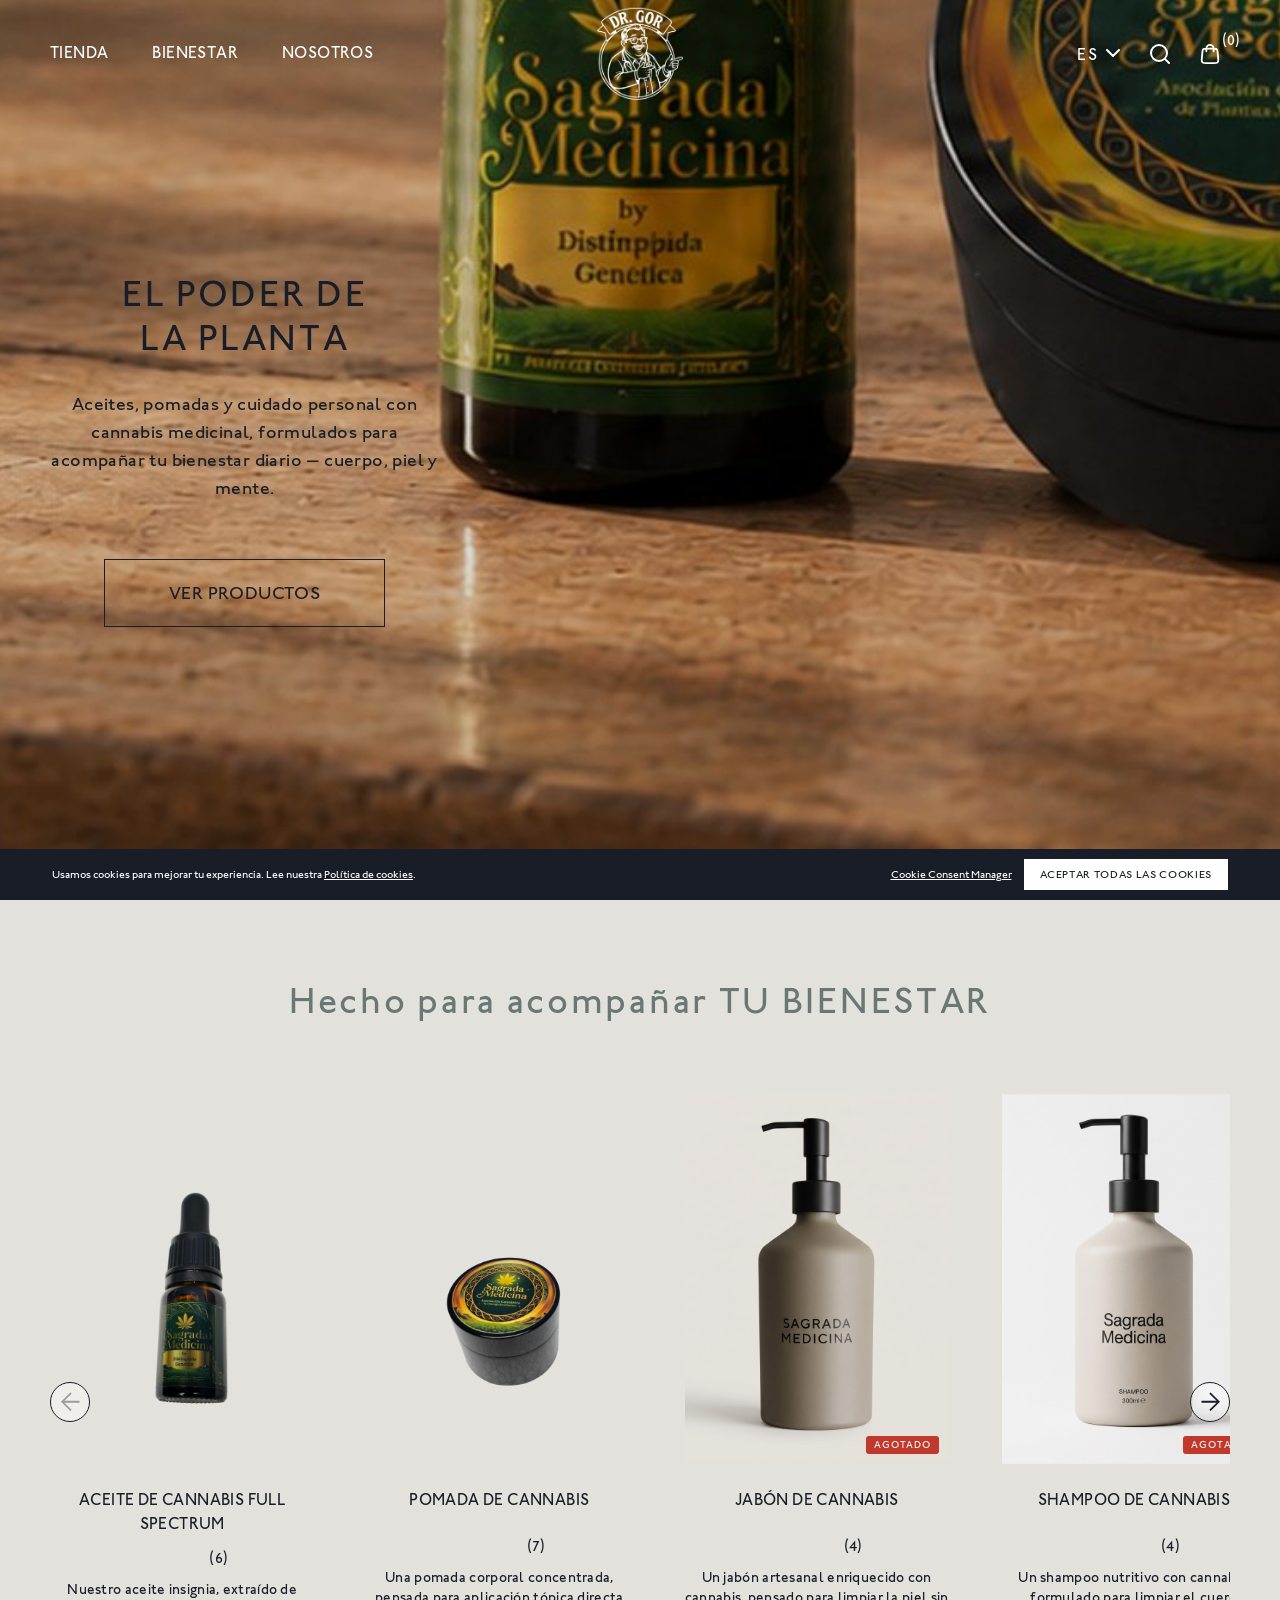
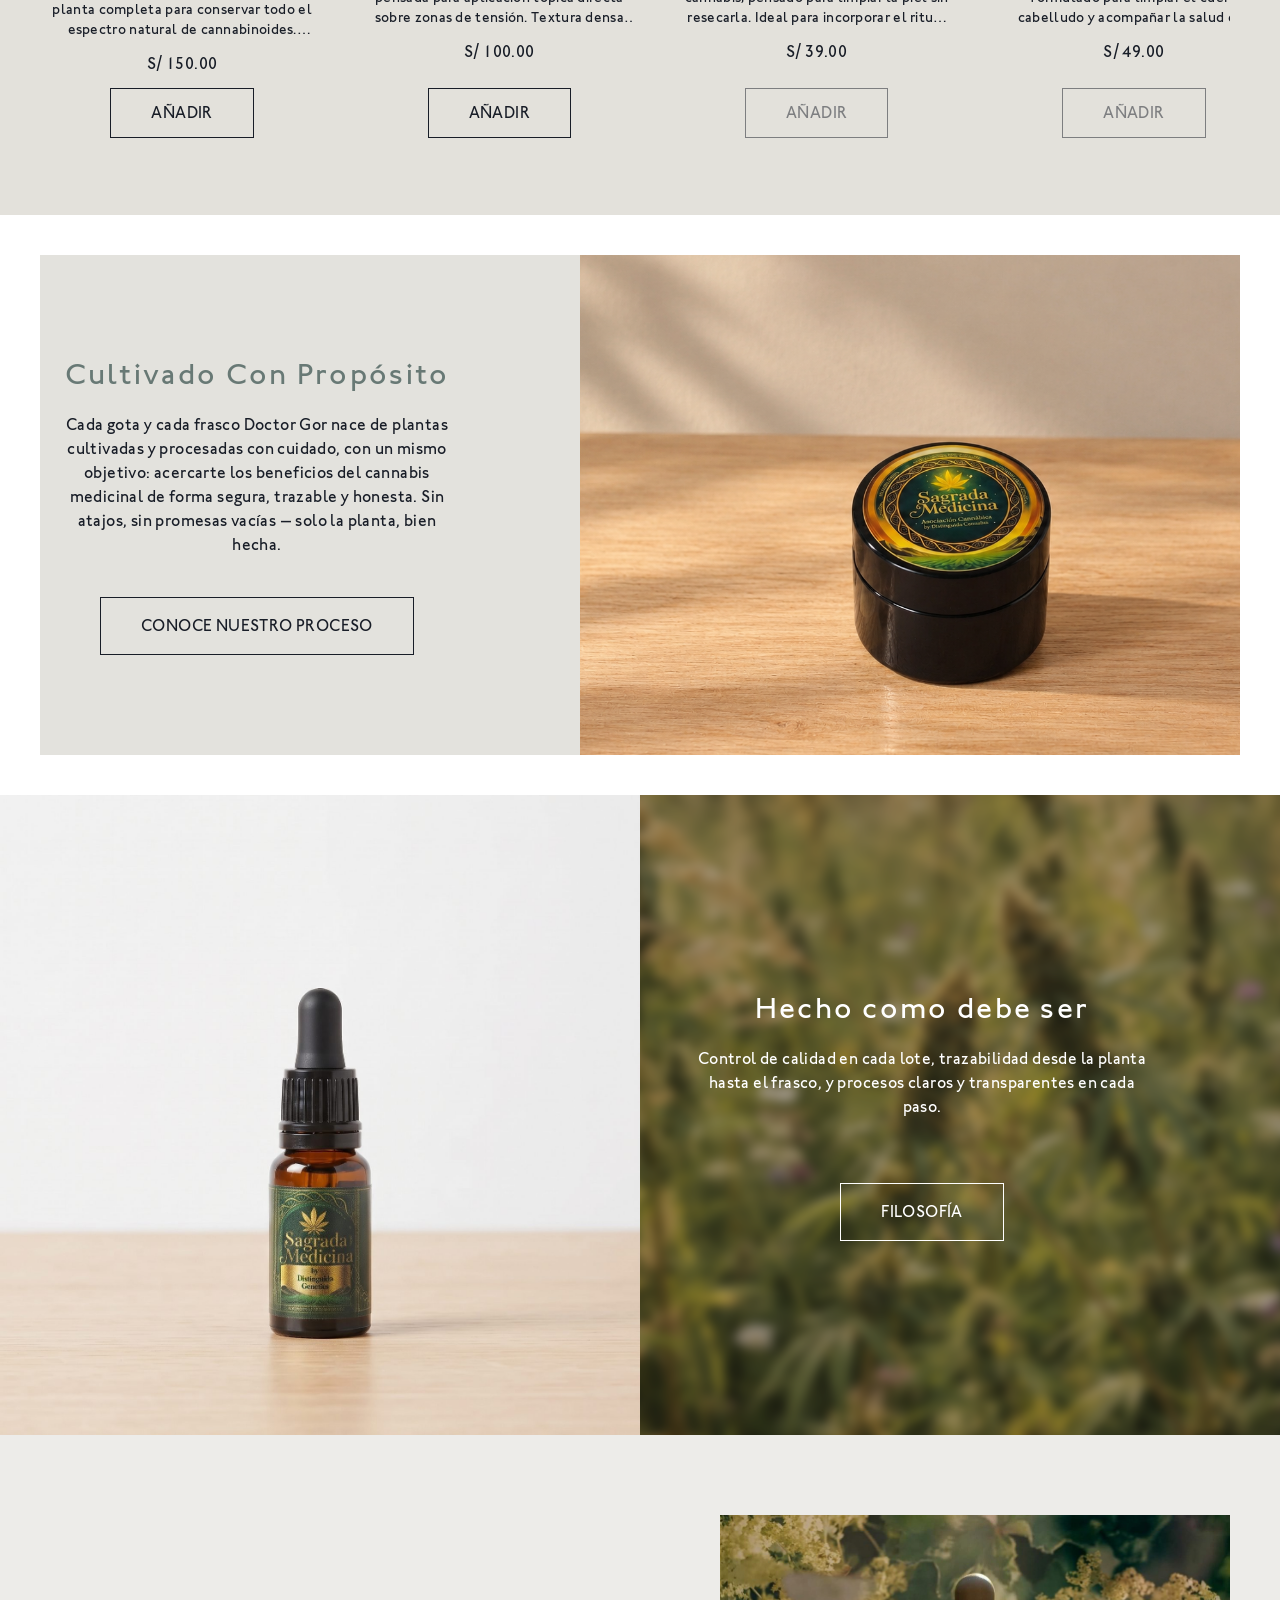
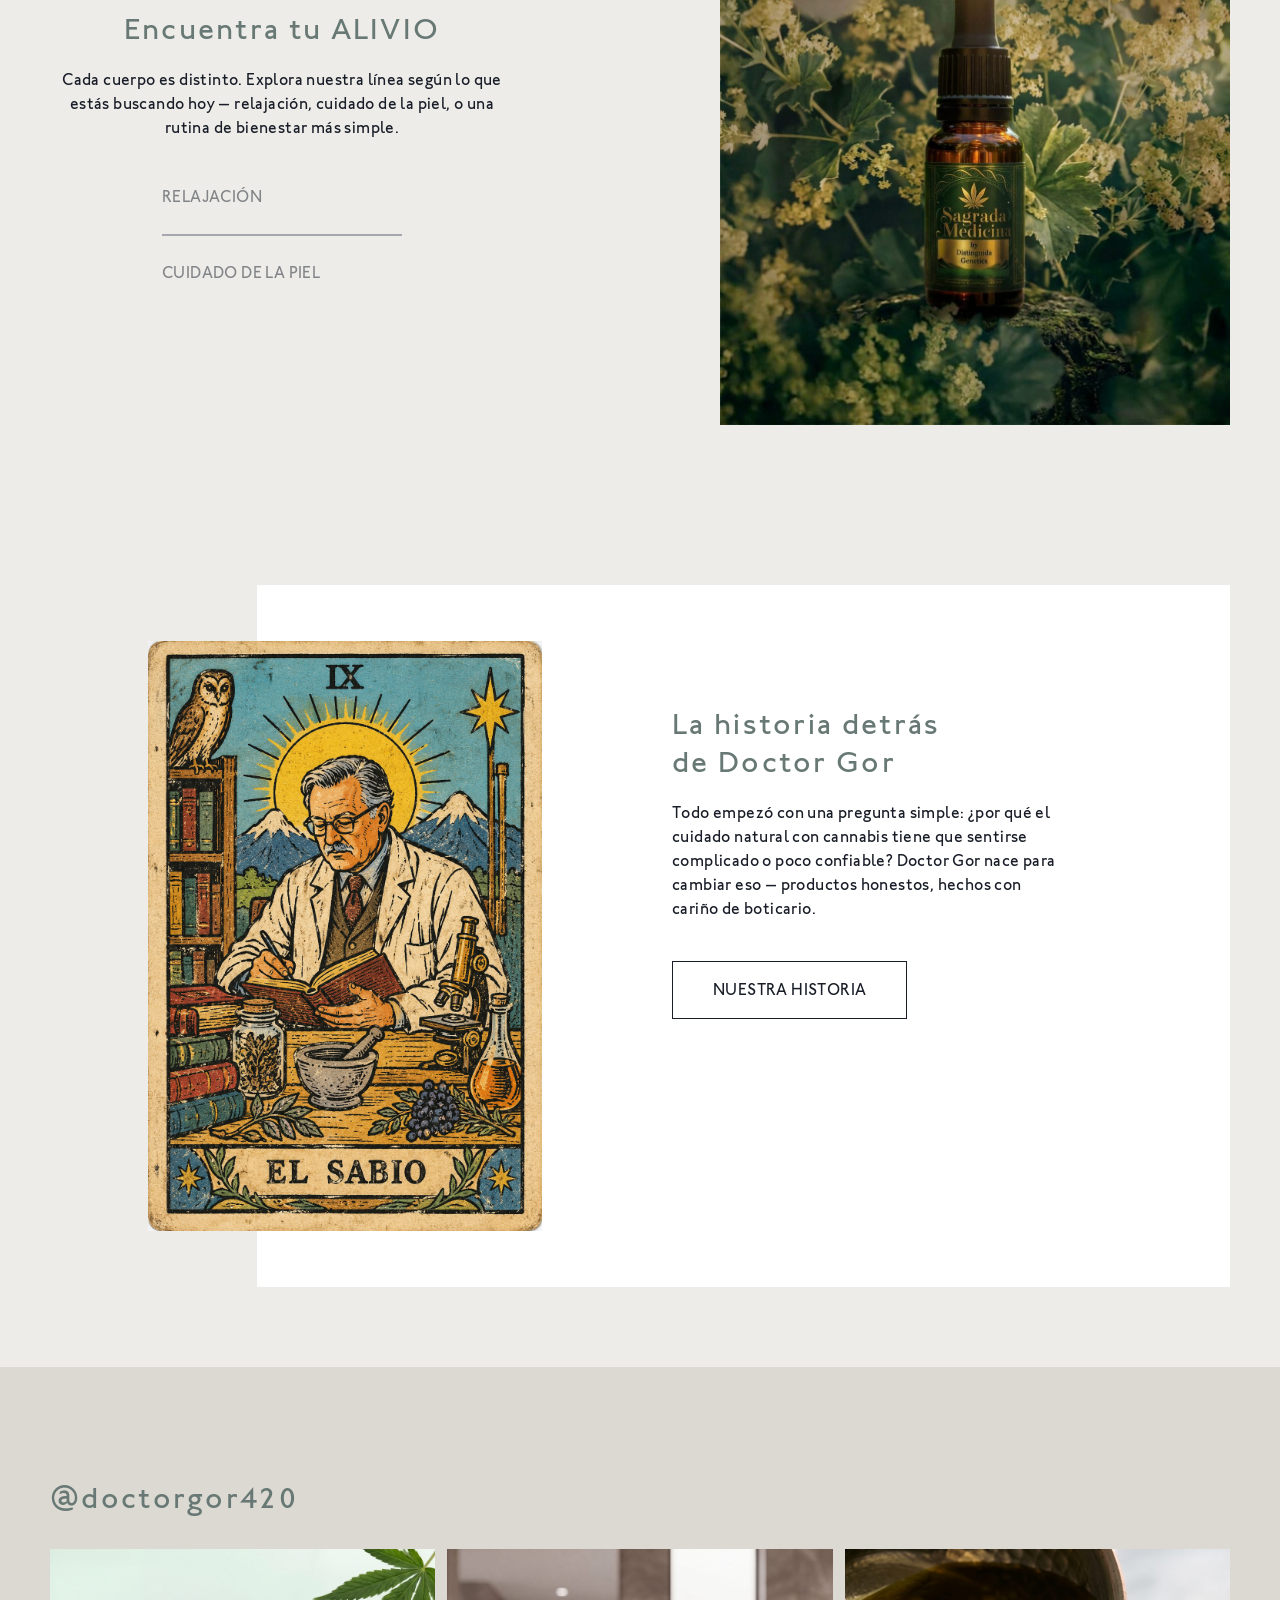
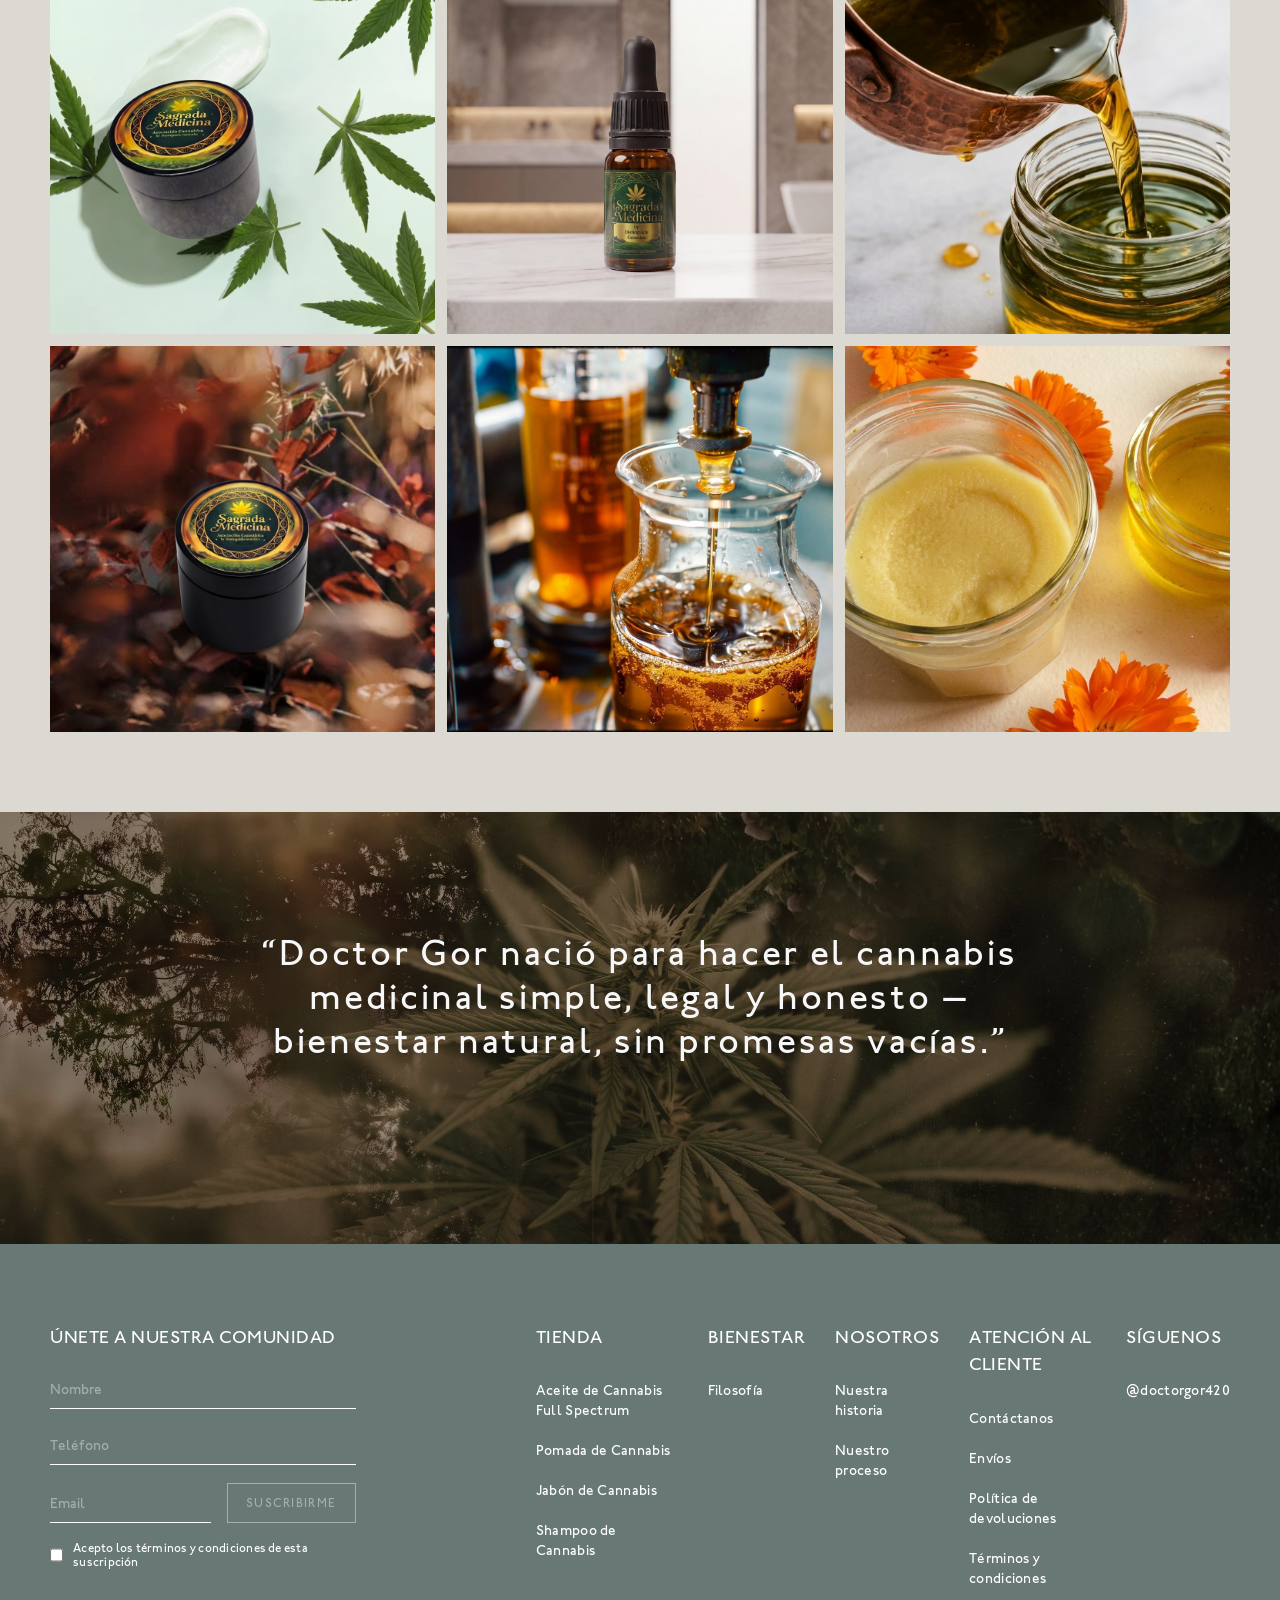
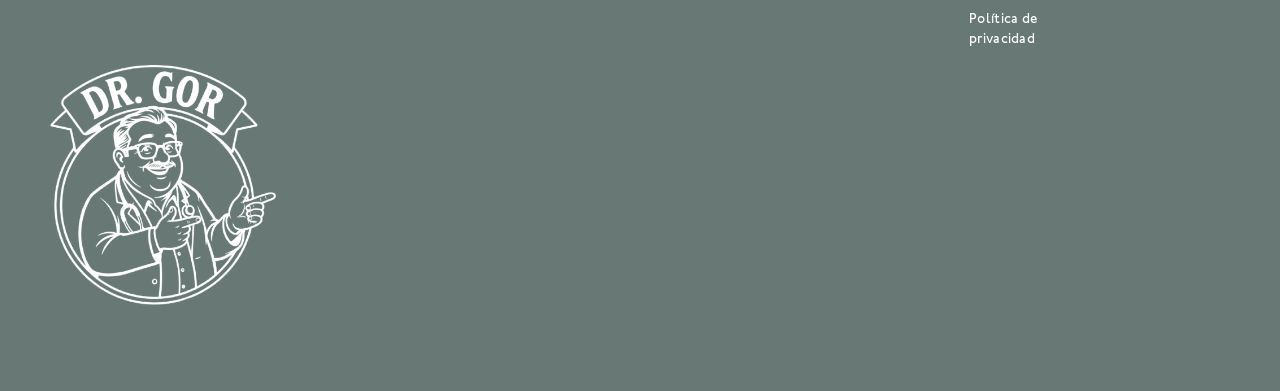
==== commit 3249ea45: "sitio: build de produccion" ====
--- a/index.html
+++ b/index.html
@@ -8,7 +8,7 @@
     <link rel="stylesheet" href="/theme.css">
     <link rel="stylesheet" href="/inline.css">
     <link rel="stylesheet" href="/overrides.css">
-  <script>function googleTranslateElementInit(){ new google.translate.TranslateElement({pageLanguage:'es',includedLanguages:'es,en',autoDisplay:false},'google_translate_element'); }</script>  <script type="module" crossorigin src="/assets/cart-DyY3j2SS.js"></script>
+  <script>function googleTranslateElementInit(){ new google.translate.TranslateElement({pageLanguage:'es',includedLanguages:'es,en',autoDisplay:false},'google_translate_element'); }</script>  <script type="module" crossorigin src="/assets/cart-Deg98O0e.js"></script>
 </head>
   <body class="transparent-header transparent-header-no-spacing">
 <div id="header-group">
@@ -114,7 +114,6 @@
 
       <div id="mobile-utilities">
         <ul>
-          <li><a href="/account">Cuenta</a></li>
           <li class="has-items">
             <button id="mobile-currency-button" class="currency-flag currency-USD">
               <label>US</label>
@@ -172,9 +171,7 @@
       <button id="search-button" aria-label="Search button"></button>
 
       
-      <a href="/account" id="account-button" aria-label="Account button"></a>
-
-      
+
       <button id="cart-button" aria-label="Cart button">
         <span class="count">0</span>
       </button>
@@ -241,7 +238,7 @@
               <div class="card product-card" data-product-id="aceite">
                 <a class="inner" href="/aceite.html">
                   <div class="upper"><img class="first-image object-cover" src="/images/gotero.png" alt="Aceite"></div>
-                  <div class="lower"><div class="h3 product-title">Aceite de Cannabis Full Spectrum</div><div class="prices">S/ 89.00</div></div>
+                  <div class="lower"><div class="h3 product-title">Aceite de Cannabis Full Spectrum</div><div class="prices">S/ 150.00</div></div>
                 </a>
               </div>
             </div>
@@ -249,7 +246,7 @@
               <div class="card product-card" data-product-id="pomada">
                 <a class="inner" href="/pomada.html">
                   <div class="upper"><img class="first-image object-cover" src="/images/pomada.png" alt="Pomada"></div>
-                  <div class="lower"><div class="h3 product-title">Pomada de Cannabis</div><div class="prices">S/ 59.00</div></div>
+                  <div class="lower"><div class="h3 product-title">Pomada de Cannabis</div><div class="prices">S/ 100.00</div></div>
                 </a>
               </div>
             </div>
@@ -307,10 +304,10 @@
 <section class="section-banner hero-banner contrast-dark mobile-content-position-bottom desktop-content-position-left desktop-content-width-33 text-align-centre">
   <picture>
     
-      <source srcset="/images/hero home.png" media="(max-width: 500px)">
-    
-    
-      <img class="object-cover pos-bottom fade-load loaded" src="/images/hero home.png" alt="" loading="eager">
+      <source srcset="/images/hero-home-mobile.jpg" media="(max-width: 500px)">
+    
+    
+      <img class="object-cover pos-bottom fade-load loaded" src="/images/hero-home.png" alt="" width="1767" height="890" loading="eager" fetchpriority="high">
     
   </picture><div class="darken-overlay" style="opacity: 0.15;"></div>
   
@@ -411,7 +408,7 @@
       </div>
       <div>
         <p class="product-description">Nuestro aceite insignia, extraído de planta completa para conservar todo el espectro natural de cannabinoides. Pensado para acompañar tu rutina diaria de bienestar.</p>
-        <div class="prices">S/ 89.00</div>
+        <div class="prices">S/ 150.00</div>
         
           <button class="btn btn-outline shop-now" href="#">Añadir</button>
         
@@ -468,7 +465,7 @@
       </div>
       <div>
         <p class="product-description">Una pomada corporal concentrada, pensada para aplicación tópica directa sobre zonas de tensión. Textura densa que se absorbe sin sensación grasosa.</p>
-        <div class="prices">S/ 59.00</div>
+        <div class="prices">S/ 100.00</div>
         
           <button class="btn btn-outline shop-now" href="#">Añadir</button>
         
@@ -622,7 +619,7 @@
 
 
 
-<section class="section-content-and-media-bordered " style="background-color: #ffffff;">
+<section class="section-content-and-media-bordered dg-zoom-20" style="background-color: #ffffff;">
   <div class="section-content">
     <div class="grid" style="background-color: #E3E2DD;">
       <div class="grid-item content">
--- a/overrides.css
+++ b/overrides.css
@@ -95,12 +95,23 @@
   cursor: pointer;
 }
 
+#mobile-currency-button,
+#dg-order[hidden] {
+  display: none !important;
+}
+
 #dg-cart {
   display: flex;
   flex-direction: column;
   height: 100%;
   background: #edece9;
   color: #181d27;
+}
+
+@media (max-width: 991px) {
+  #dg-cart {
+    padding-bottom: var(--dg-banner-offset, 0px);
+  }
 }
 
 #dg-cart .dg-head {
@@ -128,7 +139,8 @@
 
 #dg-cart #dg-items {
   flex: 1;
-  overflow: auto;
+  overflow-x: hidden;
+  overflow-y: auto;
   padding: 8px 24px;
 }
 
@@ -140,10 +152,24 @@
 
 #dg-cart .dg-line {
   display: flex;
+  align-items: center;
   justify-content: space-between;
   gap: 12px;
   padding: 16px 0;
   border-bottom: 1px solid rgba(24, 29, 39, 0.1);
+}
+
+#dg-cart .dg-line-thumb {
+  width: 44px;
+  height: 56px;
+  flex: none;
+  object-fit: contain;
+  background: #e3e1db;
+}
+
+#dg-cart .dg-line-info {
+  flex: 1;
+  min-width: 0;
 }
 
 #dg-cart .dg-line-name {
@@ -226,9 +252,73 @@
 }
 
 #header-logo img {
-  height: 56px;
+  height: 92.4px;
   width: auto;
   object-fit: contain;
+}
+
+/* Header un poco más alto para que el logo respire */
+#header-group header {
+  min-height: 108px;
+}
+
+body {
+  padding-top: 108px;
+}
+
+@media (max-width: 991px) {
+  #header-group header {
+    min-height: 104px;
+  }
+  body {
+    padding-top: 104px;
+  }
+  #header-group #main-nav,
+  #header-group header > .inner #main-nav {
+    top: 104px;
+    height: calc(100% - 104px);
+  }
+
+  body.transparent-header header {
+    background-color: transparent;
+  }
+  body.transparent-header #header-logo img.light {
+    display: block;
+    filter: brightness(0) invert(1);
+  }
+  body.transparent-header #header-logo img.dark {
+    opacity: 0;
+  }
+  body.transparent-header #menu-btn {
+    filter: brightness(0) invert(1);
+  }
+  body.transparent-header header > .inner #nav-utilities #search-button {
+    background-image: url(/theme/icon-search-white.svg);
+  }
+  body.transparent-header header > .inner #nav-utilities #cart-button {
+    background-image: url(/theme/icon-shopping-bag-white.svg);
+  }
+  body.transparent-header header > .inner #nav-utilities #cart-button .count {
+    color: #fff;
+  }
+
+  body.transparent-header-no-spacing {
+    padding-top: 0;
+  }
+  body.transparent-header-no-spacing .section-banner.hero-banner {
+    min-height: 100vh;
+  }
+}
+
+@media (min-width: 992px) {
+  #header-group #main-nav:before {
+    top: 108px;
+    height: calc(100vh - 108px);
+  }
+  #header-group #main-nav #secondary-menu-bg,
+  #header-group #main-nav #currency-menu {
+    top: 108px;
+  }
 }
 
 body.transparent-header #header-logo img.light {
@@ -405,6 +495,43 @@
   transform: scale(1.01);
 }
 
+@media (max-width: 991px) {
+  .section-banner.hero-banner {
+    min-height: calc(100vh - 104px);
+    min-height: calc(100dvh - 104px);
+  }
+  .section-banner.hero-banner.contrast-dark .section-content .content-container {
+    color: #fff;
+  }
+  .section-banner.hero-banner .darken-overlay {
+    opacity: 0.45 !important;
+  }
+  .section-banner.hero-banner .btn.btn-outline {
+    color: #fff;
+    border-color: #fff;
+  }
+  .section-banner.hero-banner .btn.btn-outline:hover {
+    color: #181d27;
+    background-color: #fff;
+  }
+}
+
+@media (min-width: 501px) and (max-width: 700px) {
+  .section-banner.hero-banner img {
+    object-position: 61% 100%;
+  }
+}
+@media (min-width: 701px) and (max-width: 850px) {
+  .section-banner.hero-banner img {
+    object-position: 62% 100%;
+  }
+}
+@media (min-width: 851px) and (max-width: 991px) {
+  .section-banner.hero-banner img {
+    object-position: 68% 100%;
+  }
+}
+
 /* Product images: gotero 20% larger, pomada 10% larger */
 .section-product-recommender .product-card .upper .first-image[src*="gotero.png"] {
   transform: scale(1.4);
@@ -418,6 +545,32 @@
 .section-product-recommender .product-card .upper .first-image[src*="shampoo.png"] {
   transform: scale(1.4);
   transform-origin: bottom center;
+}
+
+/* Carrusel de productos: scroll nativo (Glide no se inicializa en este build). */
+.section-product-recommender .slider.glide .glide__track {
+  overflow-x: auto;
+  overflow-y: hidden;
+  scrollbar-width: none;
+  -webkit-overflow-scrolling: touch;
+  scroll-snap-type: x mandatory;
+  scroll-padding-inline: 16px;
+  overscroll-behavior-x: contain;
+  touch-action: pan-x pan-y;
+}
+.section-product-recommender .slider.glide .glide__track::-webkit-scrollbar {
+  display: none;
+}
+.section-product-recommender .slider.glide .glide__slides {
+  width: max-content !important;
+  transform: none !important;
+  touch-action: pan-x pan-y;
+}
+.section-product-recommender .slider.glide .glide__slide {
+  scroll-snap-align: start;
+}
+.section-product-recommender .slider.glide .glide__slide:last-child {
+  margin-right: 0 !important;
 }
 
 .section-quote-carousel .section-content blockquote {
@@ -437,6 +590,16 @@
   cursor: default !important;
 }
 
+.section-quote-carousel .quote-carousel .glide__slide {
+  width: 100% !important;
+}
+
+@media (max-width: 991px) {
+  #footer-menus .footer-menu {
+    break-inside: avoid;
+  }
+}
+
 
 .section-content-and-media.dual-content.dg-alivio .section-content .grid .grid-item.content .content-container {
   display: flex;
@@ -461,7 +624,7 @@
   transform: scale(1.05);
 }
 
-/* Hover quote: texto centrado, negro, itálicas sobre la imagen secundaria */
+/* Hover quote: texto blanco centrado sobre overlay negro al 30% */
 .section-product-recommender .product-card .upper .dg-hover-quote {
   position: absolute;
   inset: 0;
@@ -473,7 +636,8 @@
   text-align: center;
   font-style: italic;
   font-weight: 500;
-  color: #000;
+  color: #fff;
+  background-color: rgba(0, 0, 0, 0.3);
   font-size: 13px;
   line-height: 1.5;
   opacity: 0;
@@ -482,6 +646,19 @@
 }
 .section-product-recommender .product-card:hover .upper .dg-hover-quote {
   opacity: 1;
+}
+
+/* Zoom de imágenes puntuales */
+.dg-zoom-20 .media-container img.object-cover {
+  transform: scale(1.2);
+  transform-origin: center;
+}
+.dg-zoom-15 .grid-item {
+  overflow: hidden;
+}
+.dg-zoom-15 .grid-item img.object-cover {
+  transform: scale(1.15);
+  transform-origin: center;
 }
 
 /* "Agotado" badge: rojo pequeño, esquina inferior derecha del producto */
@@ -538,3 +715,67 @@
     grid-template-columns: repeat(2, 1fr);
   }
 }
+
+/* WhatsApp flotante: verde de marca, bajo el carrito y los modales */
+.dg-whatsapp-fab {
+  position: fixed;
+  right: max(24px, env(safe-area-inset-right));
+  bottom: calc(max(24px, env(safe-area-inset-bottom)) + var(--dg-banner-offset, 0px));
+  z-index: 11;
+  display: grid;
+  place-items: center;
+  width: 56px;
+  height: 56px;
+  border-radius: 50%;
+  background: #687975;
+  color: #fff;
+  box-shadow: 0 6px 18px rgba(24, 29, 39, 0.22);
+  opacity: 0;
+  visibility: hidden;
+  transform: translateY(8px);
+  transition:
+    background-color 0.2s cubic-bezier(0.25, 0.1, 0.25, 1),
+    opacity 0.2s cubic-bezier(0.25, 0.1, 0.25, 1),
+    transform 0.2s cubic-bezier(0.25, 0.1, 0.25, 1),
+    visibility 0.2s;
+  touch-action: manipulation;
+  -webkit-tap-highlight-color: transparent;
+}
+.dg-whatsapp-fab.is-visible {
+  opacity: 1;
+  visibility: visible;
+  transform: translateY(0);
+}
+.dg-whatsapp-fab:hover {
+  background: #55645f;
+  transform: translateY(-2px);
+}
+.dg-whatsapp-fab:focus-visible {
+  outline: 2px solid #181d27;
+  outline-offset: 3px;
+}
+.dg-whatsapp-fab svg {
+  width: 28px;
+  height: 28px;
+  fill: currentColor;
+}
+@media (max-width: 640px) {
+  .dg-whatsapp-fab {
+    right: max(16px, env(safe-area-inset-right));
+    bottom: calc(max(16px, env(safe-area-inset-bottom)) + var(--dg-banner-offset, 0px));
+    width: 52px;
+    height: 52px;
+  }
+  .dg-whatsapp-fab svg {
+    width: 26px;
+    height: 26px;
+  }
+}
+@media (prefers-reduced-motion: reduce) {
+  .dg-whatsapp-fab {
+    transition: none;
+  }
+  .dg-whatsapp-fab:hover {
+    transform: none;
+  }
+}
